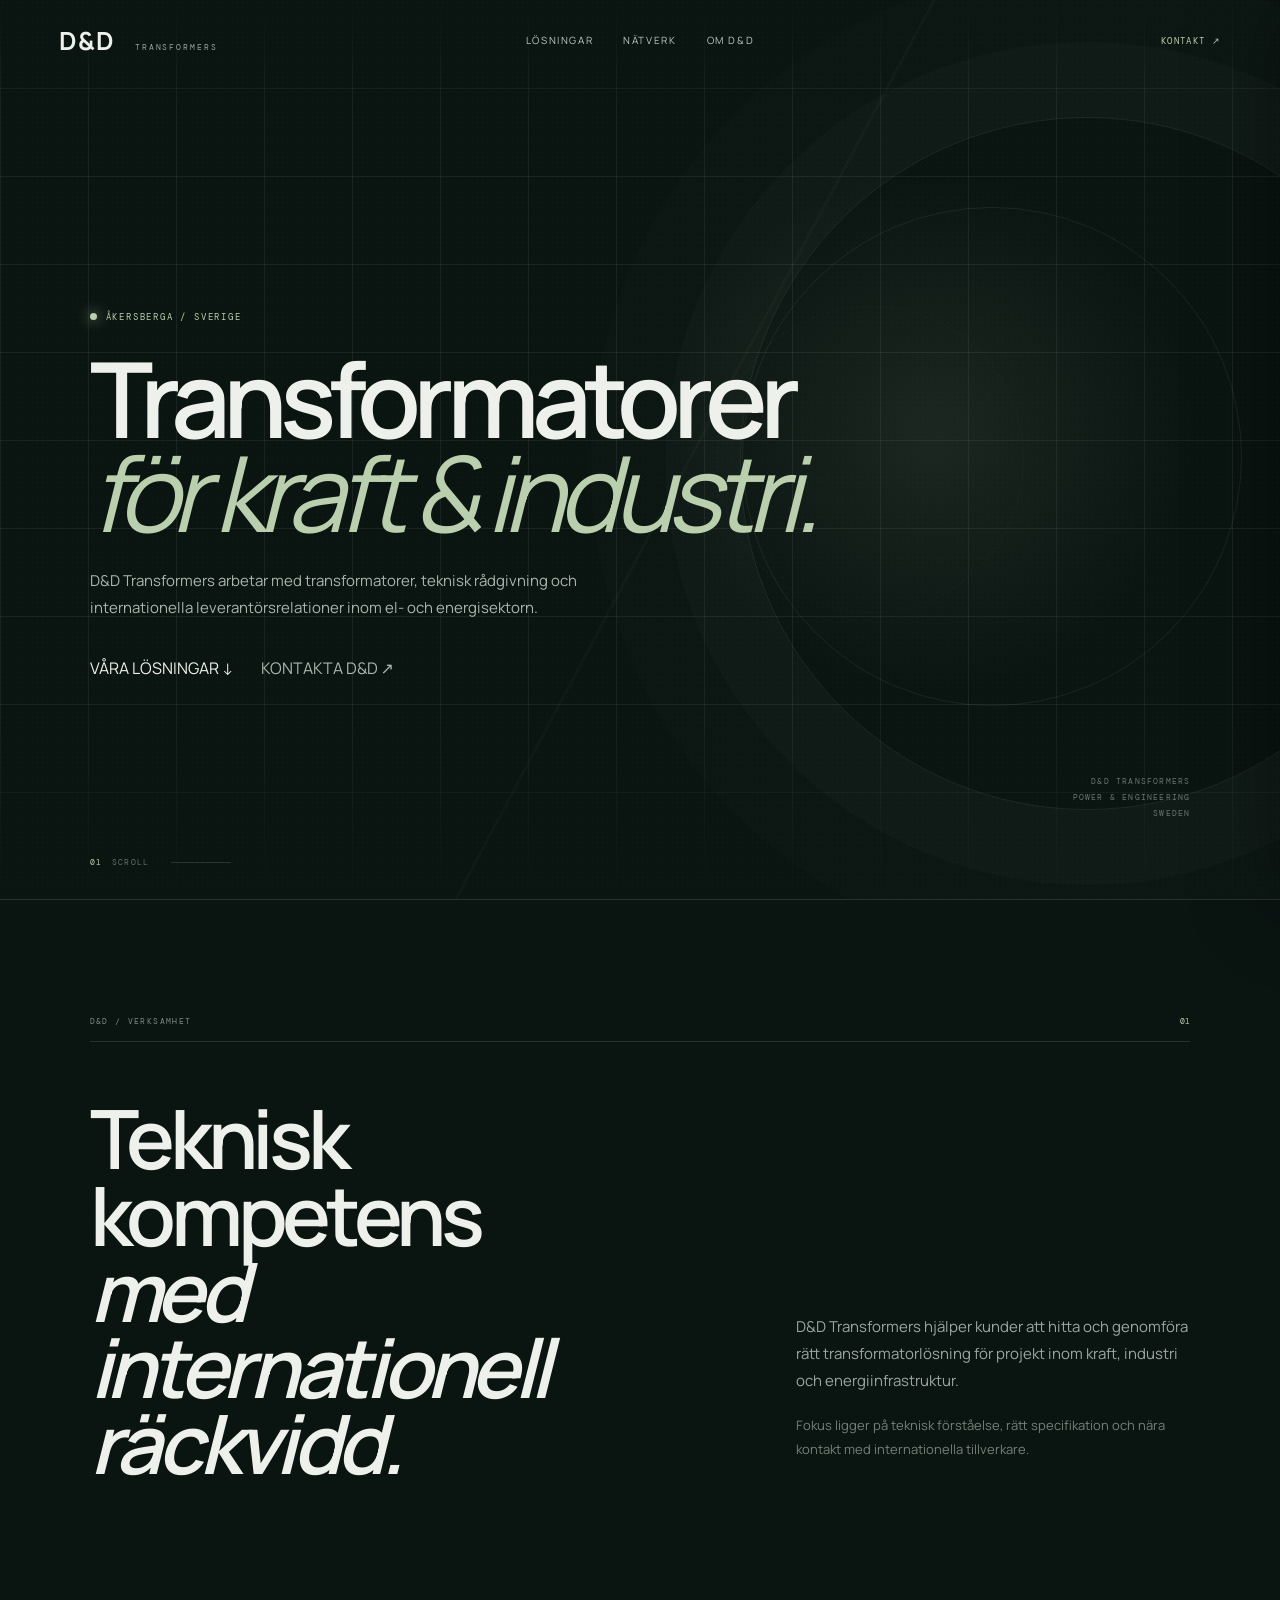
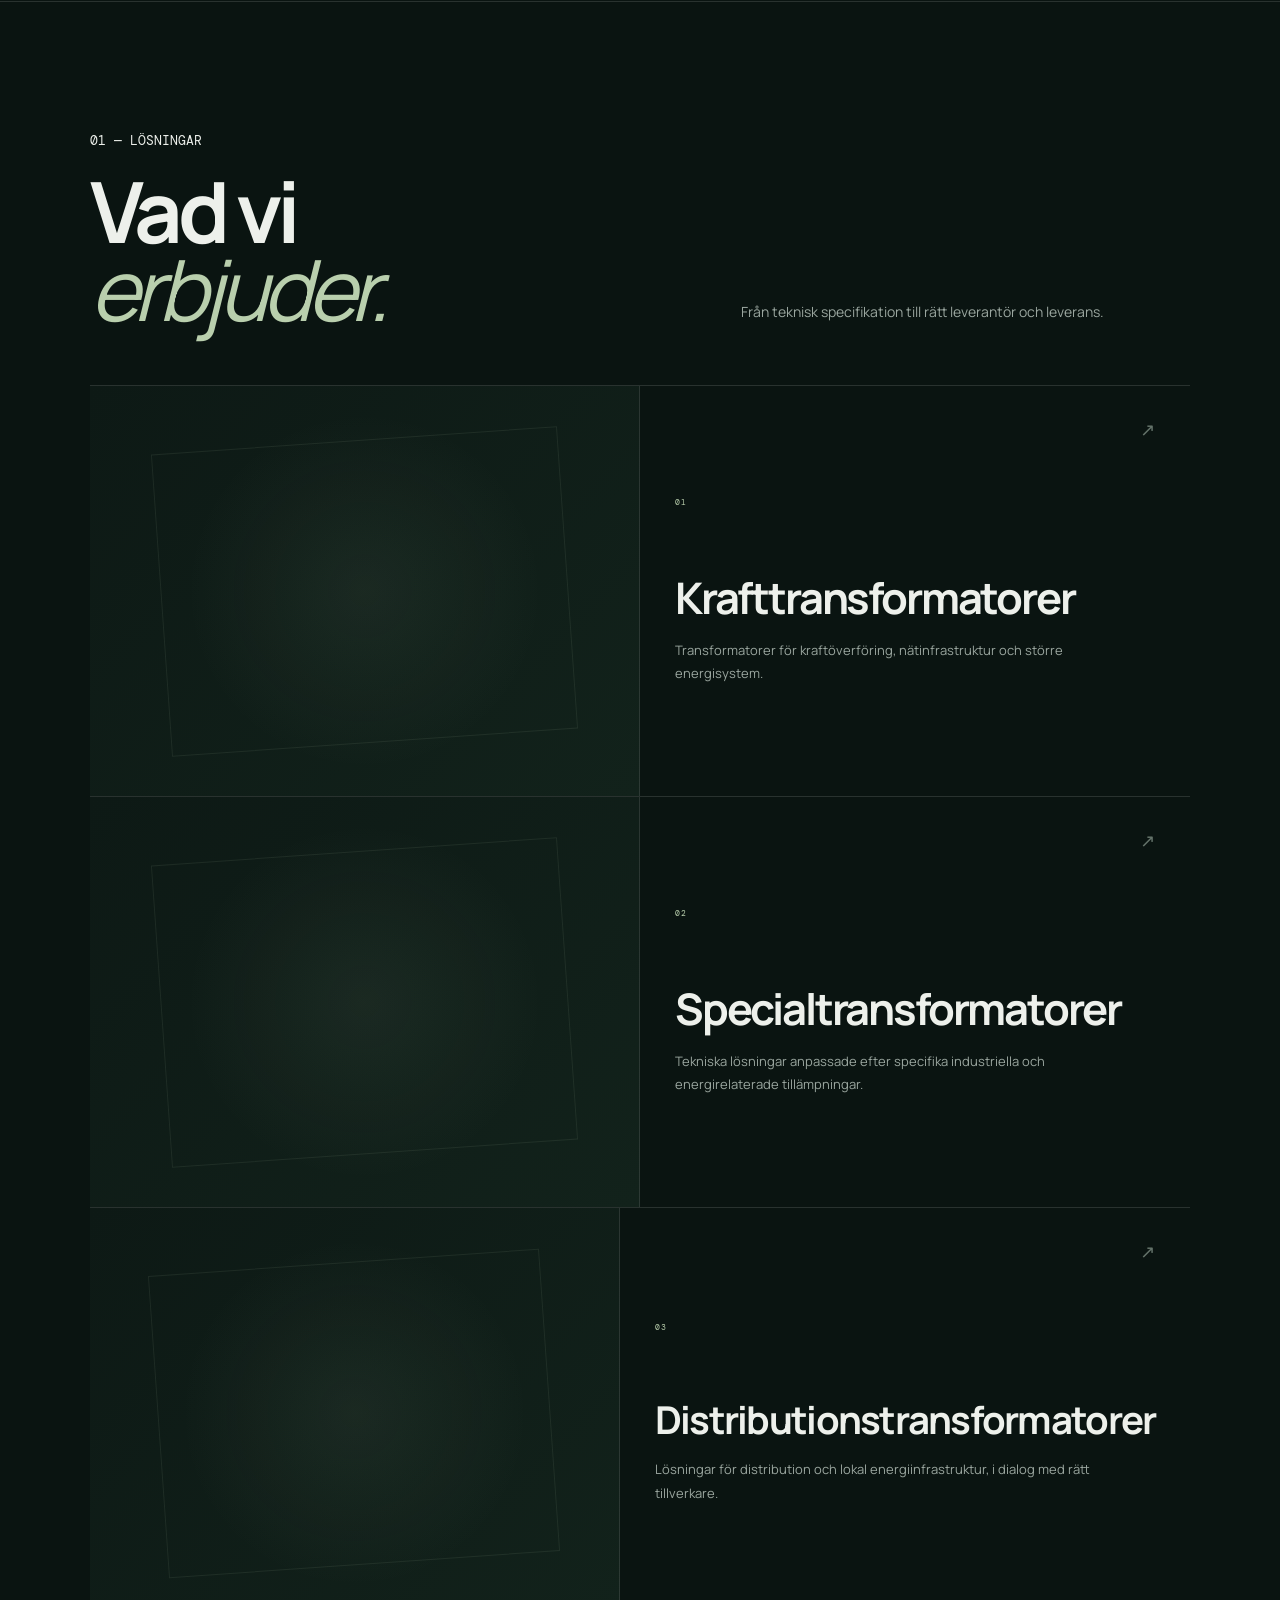
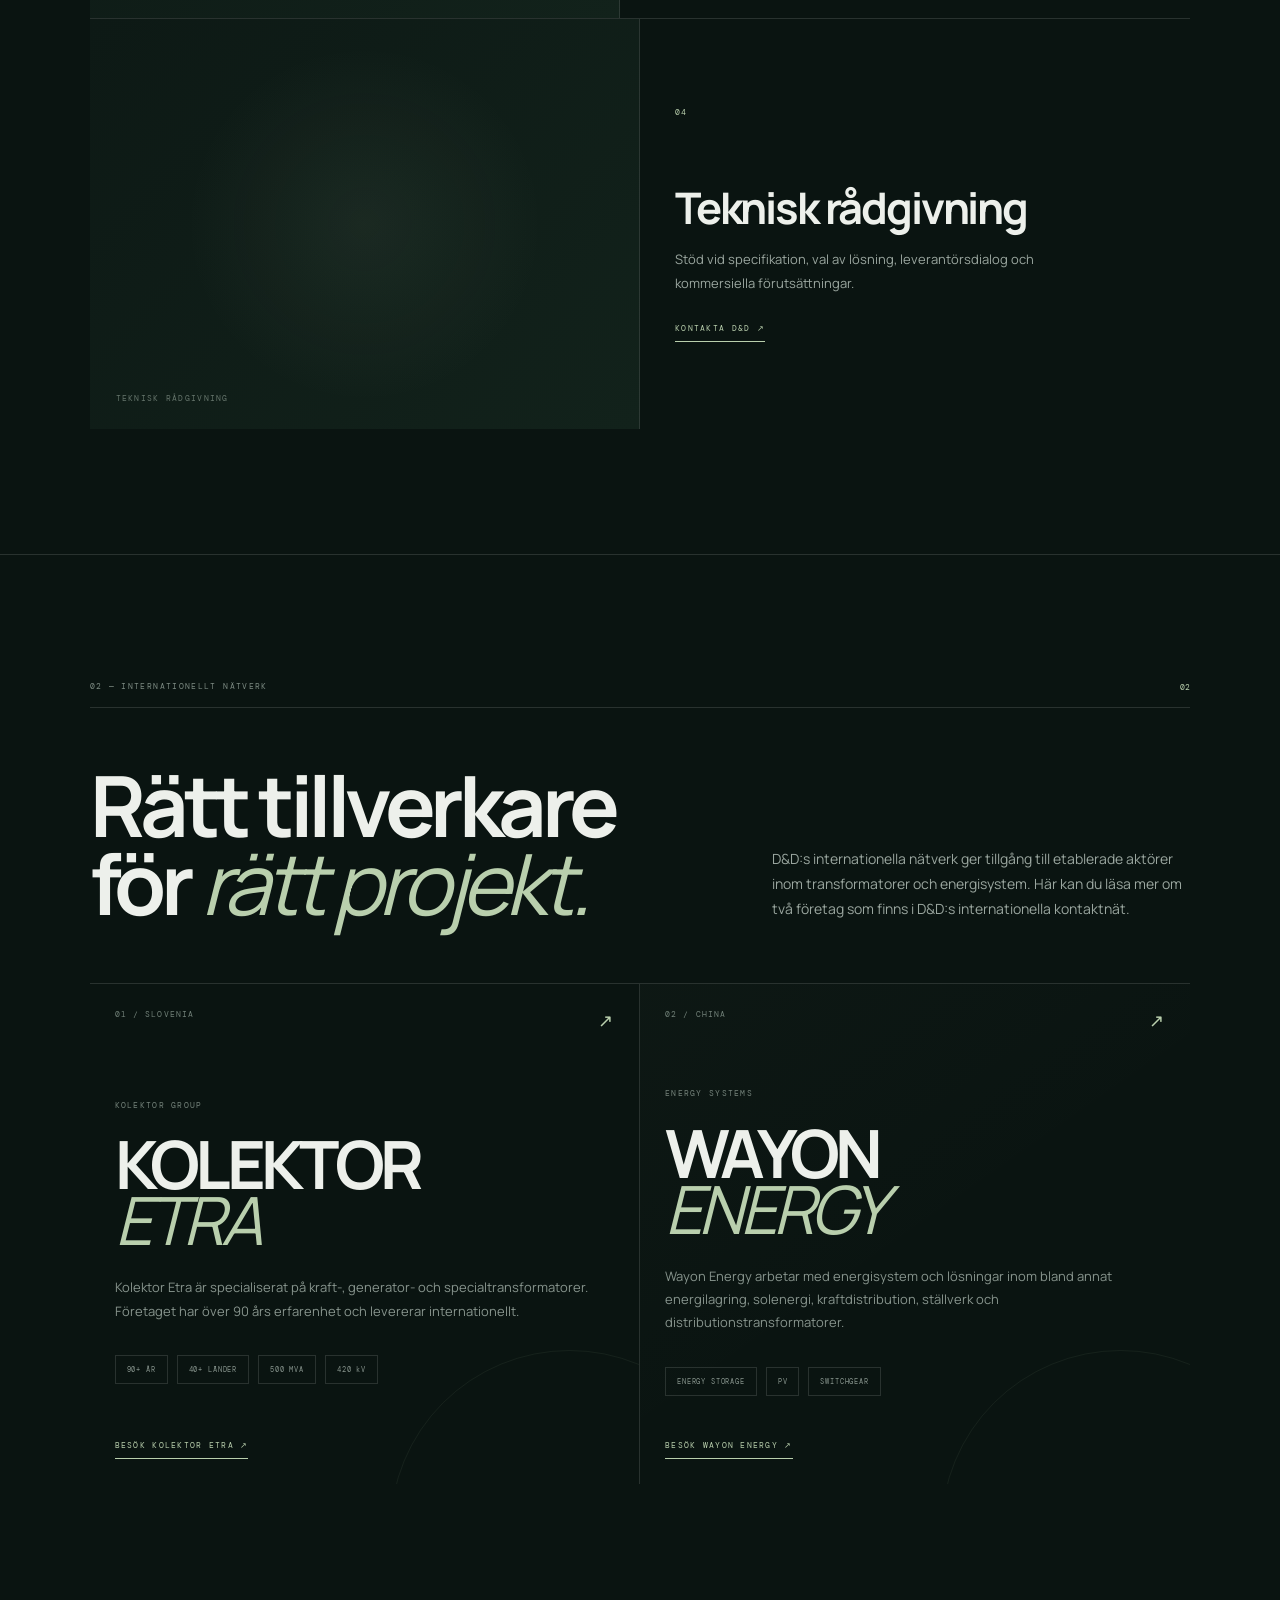
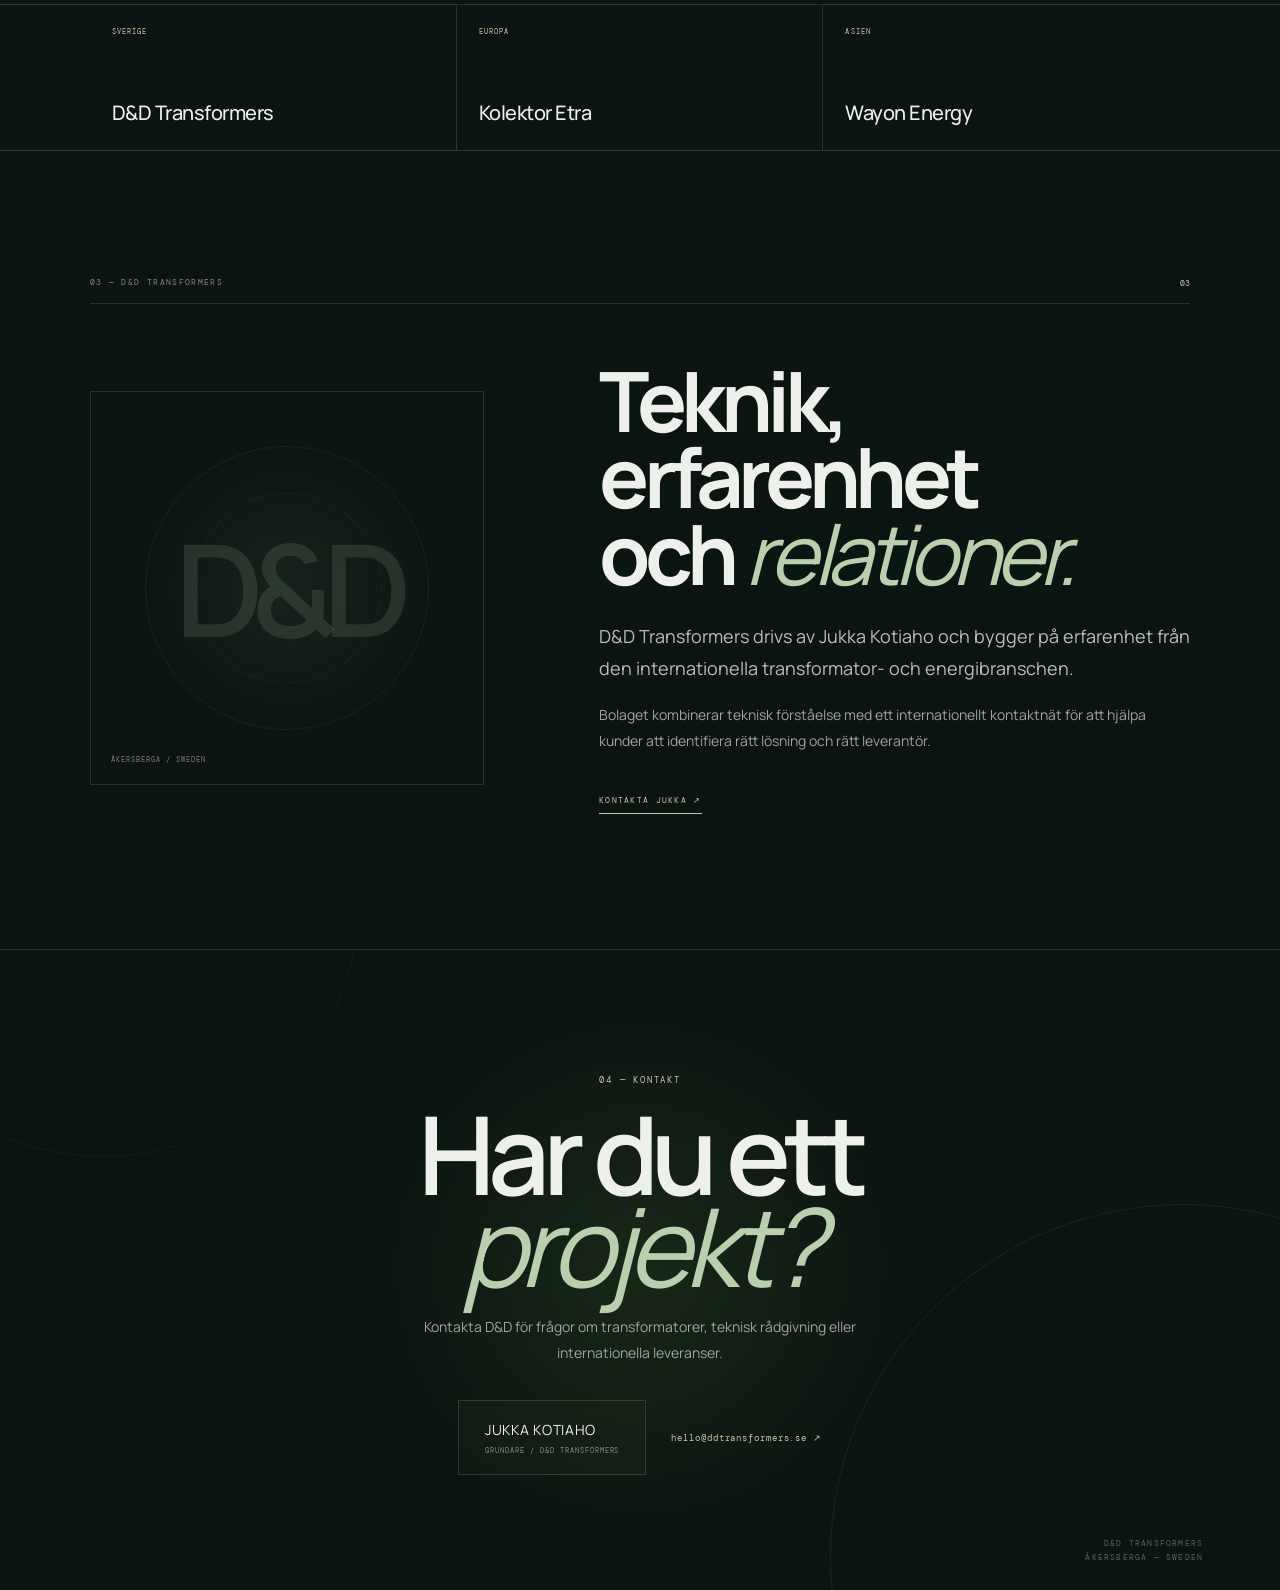
==== index.html @ 014d7a77 "Add files via upload" ====
<!doctype html><html lang="sv"><head><meta charset="utf-8"><meta name="viewport" content="width=device-width,initial-scale=1"><title>D&D Transformers — Transformatorlösningar</title><meta property="og:title" content="D&D Transformers"><meta property="og:description" content="Transformatorer och teknisk kompetens för kraftindustrin."><meta name="description" content="D&D Transformers — teknisk expertis, transformatorlösningar och internationella industrirelationer."><meta name="theme-color" content="#07100d"><meta name="color-scheme" content="dark">  <link rel="stylesheet" href="styles.css">
</head><body>
<header>
  <a href="#top" class="brand"><b>D&amp;D</b><small>TRANSFORMERS</small></a>
  <nav aria-label="Huvudnavigation">
    <a href="#solutions">Lösningar</a>
    <a href="#network">Nätverk</a>
    <a href="#about">Om D&amp;D</a>
  </nav>
  <div class="header-actions">
    
    <a class="header-contact" href="#contact">KONTAKT ↗</a>
  </div>
</header>

<main>
<section class="hero organic-hero" id="top">
  <div class="hero-grid"></div>
  <div class="hero-orbit orbit-a"></div><div class="hero-orbit orbit-b"></div>
  <div class="hero-copy copy">
    <small>ÅKERSBERGA / SVERIGE</small>
    <h1>Transformatorer<br><i>för kraft &amp; industri.</i></h1>
    <p>D&amp;D Transformers arbetar med transformatorer, teknisk rådgivning och internationella leverantörsrelationer inom el- och energisektorn.</p>
    <div class="hero-actions">
      <a href="#solutions">VÅRA LÖSNINGAR ↓</a>
      <a href="#contact" class="secondary-action">KONTAKTA D&amp;D ↗</a>
    </div>
  </div>
  <div class="hero-meta"><span>D&amp;D TRANSFORMERS</span><span>POWER &amp; ENGINEERING</span><span>SWEDEN</span></div>
  <div class="scroll"><span>01</span> SCROLL</div>
</section>

<section class="intro clean-intro" id="intro">
  <div class="section-label"><small>D&amp;D / VERKSAMHET</small><span>01</span></div>
  <div class="intro-grid">
    <h2>Teknisk kompetens<br><em>med internationell räckvidd.</em></h2>
    <div>
      <p>D&amp;D Transformers hjälper kunder att hitta och genomföra rätt transformatorlösning för projekt inom kraft, industri och energiinfrastruktur.</p>
      <p class="intro-sub">Fokus ligger på teknisk förståelse, rätt specifikation och nära kontakt med internationella tillverkare.</p>
    </div>
  </div>
</section>

<section id="solutions" class="solutions-section">
  <div class="section-heading">
    <div><small>01 — LÖSNINGAR</small><h2>Vad vi<br><i>erbjuder.</i></h2></div>
    <p>Från teknisk specifikation till rätt leverantör och leverans.</p>
  </div>
  <div class="product-list">
    <article class="product-row reveal">
      <div class="product-image"><img src="images/krafttransformator.jpg" alt="Krafttransformator" loading="lazy"><span class="image-note">LÄGG IN PRODUKTBILD</span></div>
      <div class="product-info"><div class="product-number">01</div><h3>Krafttransformatorer</h3><p>Transformatorer för kraftöverföring, nätinfrastruktur och större energisystem.</p><span class="product-arrow">↗</span></div>
    </article>
    <article class="product-row reveal">
      <div class="product-image"><img src="images/specialtransformator.jpg" alt="Specialtransformator" loading="lazy"><span class="image-note">LÄGG IN PRODUKTBILD</span></div>
      <div class="product-info"><div class="product-number">02</div><h3>Specialtransformatorer</h3><p>Tekniska lösningar anpassade efter specifika industriella och energirelaterade tillämpningar.</p><span class="product-arrow">↗</span></div>
    </article>
    <article class="product-row reveal">
      <div class="product-image"><img src="images/distributionstransformator.jpg" alt="Distributionstransformator" loading="lazy"><span class="image-note">LÄGG IN PRODUKTBILD</span></div>
      <div class="product-info"><div class="product-number">03</div><h3>Distributionstransformatorer</h3><p>Lösningar för distribution och lokal energiinfrastruktur, i dialog med rätt tillverkare.</p><span class="product-arrow">↗</span></div>
    </article>
    <article class="product-row reveal no-image-row">
      <div class="product-image product-abstract"><span>TEKNISK RÅDGIVNING</span></div>
      <div class="product-info"><div class="product-number">04</div><h3>Teknisk rådgivning</h3><p>Stöd vid specifikation, val av lösning, leverantörsdialog och kommersiella förutsättningar.</p><a href="#contact" class="inline-link">KONTAKTA D&amp;D ↗</a></div>
    </article>
  </div>
</section>

<section id="network" class="network-section">
  <div class="section-label"><small>02 — INTERNATIONELLT NÄTVERK</small><span>02</span></div>
  <div class="network-intro">
    <h2>Rätt tillverkare<br>för <i>rätt projekt.</i></h2>
    <p>D&amp;D:s internationella nätverk ger tillgång till etablerade aktörer inom transformatorer och energisystem. Här kan du läsa mer om två företag som finns i D&amp;D:s internationella kontaktnät.</p>
  </div>
  <div class="network-cards">
    <a class="network-card kolektor-card" href="https://kolektor-etra.se/" target="_blank" rel="noopener noreferrer">
      <div class="network-top"><span>01 / SLOVENIA</span><b>↗</b></div>
      <div class="network-body">
        <small>KOLEKTOR GROUP</small>
        <h3>KOLEKTOR<br><i>ETRA</i></h3>
        <p>Kolektor Etra är specialiserat på kraft-, generator- och specialtransformatorer. Företaget har över 90 års erfarenhet och levererar internationellt.</p>
        <div class="network-facts"><span>90+ ÅR</span><span>40+ LÄNDER</span><span>500 MVA</span><span>420 kV</span></div>
      </div>
      <span class="network-link">BESÖK KOLEKTOR ETRA ↗</span>
    </a>
    <a class="network-card wayon-card" href="https://swedish.wayonenergy.com/index.html" target="_blank" rel="noopener noreferrer">
      <div class="network-top"><span>02 / CHINA</span><b>↗</b></div>
      <div class="network-body">
        <small>ENERGY SYSTEMS</small>
        <h3>WAYON<br><i>ENERGY</i></h3>
        <p>Wayon Energy arbetar med energisystem och lösningar inom bland annat energilagring, solenergi, kraftdistribution, ställverk och distributionstransformatorer.</p>
        <div class="network-facts"><span>ENERGY STORAGE</span><span>PV</span><span>SWITCHGEAR</span></div>
      </div>
      <span class="network-link">BESÖK WAYON ENERGY ↗</span>
    </a>
  </div>
</section>

<section class="network-strip">
  <div><small>SVERIGE</small><strong>D&amp;D Transformers</strong></div>
  <div><small>EUROPA</small><strong>Kolektor Etra</strong></div>
  <div><small>ASIEN</small><strong>Wayon Energy</strong></div>
</section>

<section id="about" class="about-section">
  <div class="section-label"><small>03 — D&amp;D TRANSFORMERS</small><span>03</span></div>
  <div class="about-grid">
    <div class="about-mark"><span>D&amp;D</span><small>ÅKERSBERGA / SWEDEN</small></div>
    <div class="about-copy">
      <h2>Teknik, erfarenhet<br>och <i>relationer.</i></h2>
      <p class="lead">D&amp;D Transformers drivs av Jukka Kotiaho och bygger på erfarenhet från den internationella transformator- och energibranschen.</p>
      <p>Bolaget kombinerar teknisk förståelse med ett internationellt kontaktnät för att hjälpa kunder att identifiera rätt lösning och rätt leverantör.</p>
      <a href="#contact" class="inline-link">KONTAKTA JUKKA ↗</a>
    </div>
  </div>
</section>

<section class="contact contact-clean" id="contact">
  <div class="contact-inner">
    <small>04 — KONTAKT</small>
    <h2>Har du ett<br><i>projekt?</i></h2>
    <p class="contact-lead">Kontakta D&amp;D för frågor om transformatorer, teknisk rådgivning eller internationella leveranser.</p>
    <div class="contact-actions">
      <a class="contact-person" href="mailto:hello@ddtransformers.se"><span>JUKKA KOTIAHO</span><small>GRUNDARE / D&amp;D TRANSFORMERS</small></a>
      <a class="contact-email" href="mailto:hello@ddtransformers.se">hello@ddtransformers.se ↗</a>
    </div>
  </div>
  <div class="contact-corner">D&amp;D TRANSFORMERS<br>ÅKERSBERGA — SWEDEN</div>
</section>
</main>

<aside id="panel" aria-label="Meny">
  <button id="close" aria-label="Stäng meny">×</button>
  <small>D&amp;D / NAVIGATION</small>
  <h2>Utforska<br><i>D&amp;D.</i></h2>
  <a href="#solutions">01　LÖSNINGAR ↗</a>
  <a href="#network">02　NÄTVERK ↗</a>
  <a href="#about">03　D&amp;D ↗</a>
  <a href="#contact">04　KONTAKT ↗</a>
</aside>

<script>
(() => {
  const body = document.body;
  const header = document.querySelector('header');
  const panel = document.querySelector('#panel');
  const menu = document.querySelector('#menu');
  const close = document.querySelector('#close');
  const reduceMotion = window.matchMedia('(prefers-reduced-motion: reduce)').matches;

  const setPanel = (open) => {
    panel?.classList.toggle('open', open);
    body.classList.toggle('modal-open', open);
    menu?.setAttribute('aria-expanded', String(open));
  };

  menu?.addEventListener('click', () => setPanel(true));
  close?.addEventListener('click', () => setPanel(false));
  panel?.querySelectorAll('a').forEach(link => link.addEventListener('click', () => setPanel(false)));
  document.addEventListener('keydown', e => { if (e.key === 'Escape') setPanel(false); });

  document.querySelectorAll('a[href^="#"]').forEach(link => {
    link.addEventListener('click', e => {
      const target = document.querySelector(link.getAttribute('href'));
      if (!target) return;
      e.preventDefault();
      target.scrollIntoView({ behavior: reduceMotion ? 'auto' : 'smooth', block: 'start' });
      history.replaceState(null, '', link.getAttribute('href'));
    });
  });

  const revealEls = document.querySelectorAll('.reveal, .intro-grid > *, .section-heading > *, .network-intro > *, .about-grid > *, .network-strip > div');
  if (reduceMotion) revealEls.forEach(el => el.classList.add('visible'));
  else {
    revealEls.forEach((el, i) => { el.style.transitionDelay = `${Math.min(i % 4, 3) * 70}ms`; });
    const observer = new IntersectionObserver(entries => entries.forEach(entry => {
      if (entry.isIntersecting) { entry.target.classList.add('visible'); observer.unobserve(entry.target); }
    }), { threshold: 0.08, rootMargin: '0px 0px -8% 0px' });
    revealEls.forEach(el => observer.observe(el));
  }

  const sections = [...document.querySelectorAll('main section[id]')];
  const navLinks = [...document.querySelectorAll('nav a[href^="#"]')];
  const updateNav = () => {
    header?.classList.toggle('scrolled', window.scrollY > 30);
    let current = 'top';
    sections.forEach(section => { if (window.scrollY + window.innerHeight * 0.28 >= section.offsetTop) current = section.id; });
    navLinks.forEach(link => link.classList.toggle('active', link.getAttribute('href') === `#${current}`));
  };
  updateNav();
  window.addEventListener('scroll', updateNav, { passive: true });

  if (!reduceMotion) {
    const hero = document.querySelector('.organic-hero');
    hero?.addEventListener('pointermove', e => {
      const r = hero.getBoundingClientRect();
      const x = (e.clientX - r.left) / r.width - 0.5;
      const y = (e.clientY - r.top) / r.height - 0.5;
      hero.querySelector('.hero-grid')?.style.setProperty('transform', `translate(${x * 8}px, ${y * 5}px)`);
      hero.querySelector('.orbit-a')?.style.setProperty('transform', `translate(${x * -14}px, ${y * -10}px)`);
      hero.querySelector('.orbit-b')?.style.setProperty('transform', `translate(${x * 18}px, ${y * 12}px)`);
    }, { passive: true });
    hero?.addEventListener('pointerleave', () => {
      hero.querySelector('.hero-grid')?.style.setProperty('transform', 'translate(0,0)');
      hero.querySelector('.orbit-a')?.style.setProperty('transform', 'translate(0,0)');
      hero.querySelector('.orbit-b')?.style.setProperty('transform', 'translate(0,0)');
    }, { passive: true });
  }

  document.querySelectorAll('.product-image img').forEach(img => {
    img.addEventListener('error', () => img.parentElement.classList.add('missing'));
    img.addEventListener('load', () => img.parentElement.classList.add('loaded'));
  });
})();
</script>
</body></html>  <script src="script.js" defer></script>
---- styles.css ----
@import url('https://fonts.googleapis.com/css2?family=DM+Mono:wght@400;500&family=Manrope:wght@400;500;600;700&display=swap');
:root{
 --bg:#0a1411;--bg2:#10201a;--paper:#f1f2ed;--ink:#0a1411;--text:#edf0eb;
 --muted:#9aa69f;--line:rgba(225,232,226,.14);--acid:#b9cfad;--acid2:#9fb996;
 --max:1280px;--ease:cubic-bezier(.22,1,.36,1)
}
*{box-sizing:border-box}html{scroll-behavior:smooth}body{margin:0;background:var(--bg);color:var(--text);font-family:Manrope,system-ui,sans-serif;line-height:1.55;overflow-x:hidden}
body:before{content:"";position:fixed;inset:0;pointer-events:none;opacity:.16;background-image:radial-gradient(rgba(255,255,255,.16) .6px,transparent .7px);background-size:5px 5px;z-index:100}
a{color:inherit;text-decoration:none}button{font:inherit}::selection{background:var(--acid);color:var(--ink)}
.mono,small,.eyebrow{font-family:"DM Mono",monospace}
header{position:fixed;z-index:50;top:0;left:0;right:0;height:82px;padding:0 4.6vw;display:grid;grid-template-columns:1fr auto 1fr;align-items:center;column-gap:40px;border-bottom:1px solid transparent;transition:.45s var(--ease)}
header.scrolled{background:rgba(7,16,13,.84);backdrop-filter:blur(18px);border-color:var(--line)}
header>a.brand{display:flex;align-items:baseline;gap:20px;letter-spacing:.06em;white-space:nowrap;min-width:0;justify-self:start}
header b{font-size:25px;line-height:1;flex:0 0 auto}
header small{font-size:8px;color:var(--muted);letter-spacing:.24em;line-height:1;white-space:nowrap}
header nav{justify-self:center}
nav{display:flex;gap:30px;font-size:10px;text-transform:uppercase;letter-spacing:.16em;white-space:nowrap}
nav a{color:#bdc9c2;transition:.25s}
nav a:hover{color:var(--acid)}
.header-actions{justify-self:end;display:flex;align-items:center;gap:10px;min-width:0}
#menu{border:1px solid var(--line);background:rgba(10,20,17,.22);color:var(--text);padding:11px 15px;font-size:9px;letter-spacing:.16em;text-transform:uppercase;cursor:pointer;transition:.25s;white-space:nowrap}
#menu:hover{background:var(--acid);border-color:var(--acid);color:var(--ink)}
.header-contact{font-size:10px;letter-spacing:.05em;white-space:nowrap;color:var(--text);padding:8px 0;transition:.25s}
.header-contact:hover{color:var(--acid)}
.hero{min-height:100svh;position:relative;overflow:hidden;display:flex;align-items:flex-end;padding:150px 7vw 9vh;border-bottom:1px solid var(--line)}
.hero:before{content:"";position:absolute;width:65vw;height:65vw;right:-15vw;top:5vh;border:1px solid rgba(202,255,88,.13);border-radius:50%;box-shadow:0 0 0 80px rgba(202,255,88,.018),0 0 0 160px rgba(202,255,88,.012)}
.hero:after{content:"";position:absolute;inset:0;background:linear-gradient(110deg,transparent 0 45%,rgba(202,255,88,.045) 45.1%,transparent 45.3%),radial-gradient(circle at 72% 47%,rgba(202,255,88,.11),transparent 23%);pointer-events:none}
.hero-grid{position:absolute;inset:0;background-image:linear-gradient(var(--line) 1px,transparent 1px),linear-gradient(90deg,var(--line) 1px,transparent 1px);background-size:88px 88px;mask-image:linear-gradient(to bottom,transparent,black 12%,black 78%,transparent)}
.copy{position:relative;z-index:2;max-width:920px}.copy small,.intro small,.head small,.machine-copy small,.kolektor small,.network small,.about small,.contact small{font-size:9px;letter-spacing:.2em;color:var(--acid)}
.copy small:before{content:"";display:inline-block;width:7px;height:7px;border-radius:50%;background:var(--acid);margin-right:9px;box-shadow:0 0 14px var(--acid)}
h1{font-size:clamp(76px,12.3vw,178px);line-height:.79;letter-spacing:-.085em;margin:28px 0 37px;font-weight:600}h1 i,h2 i{font-weight:400;color:var(--acid)}h1 i,h2 em{font-style:italic}
.copy p{max-width:510px;color:#a9b6af;font-size:16px;line-height:1.7;margin:0 0 35px}.copy>a,.contact>a,.kp a{display:inline-flex;align-items:center;gap:12px;font-size:9px;letter-spacing:.19em;text-transform:uppercase;border-bottom:1px solid var(--acid);padding-bottom:9px;transition:.25s}.copy>a:hover,.contact>a:hover{color:var(--acid)}
.coord{position:absolute;right:6vw;bottom:8vh;z-index:2;font:9px/1.9 "DM Mono",monospace;color:#718078;text-align:right}
.scroll{position:absolute;left:7vw;bottom:28px;font:8px "DM Mono",monospace;color:#63726a;letter-spacing:.15em}.scroll:after{content:"";display:inline-block;width:60px;height:1px;background:var(--line);vertical-align:middle;margin-left:12px}
section{padding:125px 7vw;position:relative;scroll-margin-top:76px}.intro{max-width:960px}.intro h2,.head h2,.machine h2,.kolektor h2,.network h2,.about h2,.contact h2{font-size:clamp(48px,6.8vw,92px);line-height:.93;letter-spacing:-.065em;font-weight:600;margin:22px 0 30px}.intro p,.machine-copy p,.kolektor p,.network p,.about p{color:var(--muted);max-width:620px;font-size:15px;line-height:1.8}
#solutions{border-top:1px solid var(--line);border-bottom:1px solid var(--line)}.head{display:flex;justify-content:space-between;gap:30px;align-items:end;margin-bottom:58px}.cards{display:grid;grid-template-columns:repeat(4,1fr);border-top:1px solid var(--line)}
.cards article{min-height:340px;padding:23px;border-right:1px solid var(--line);transition:.5s var(--ease);position:relative}.cards article:last-child{border-right:0}.cards article:hover{background:linear-gradient(145deg,rgba(202,255,88,.07),transparent);transform:translateY(-7px)}.cards article:after{content:"↗";position:absolute;right:22px;top:22px;color:#58665f;font-size:14px;transition:.25s}.cards article:hover:after{color:var(--acid);transform:translate(3px,-3px)}.cards article small{color:var(--acid);font-size:9px}.cards h3{font-size:29px;line-height:1.02;margin:83px 0 0;letter-spacing:-.04em}.cards p{font-size:12px;color:#7f8e86;position:absolute;bottom:24px;max-width:205px}
.machine{display:grid;grid-template-columns:1.15fr .85fr;gap:8vw;align-items:center}.machine-art{min-height:630px;border:1px solid var(--line);position:relative;overflow:hidden;background:radial-gradient(circle at center,rgba(202,255,88,.075),transparent 34%)}
.machine-art:before,.machine-art:after{content:"";position:absolute;background:var(--line)}.machine-art:before{width:1px;height:100%;left:50%}.machine-art:after{height:1px;width:100%;top:50%}.machine-art>small{position:absolute;top:22px;left:24px;color:#6f7d76;font-size:8px;letter-spacing:.15em}.machine-art>b{position:absolute;right:24px;bottom:20px;color:var(--acid);font:8px "DM Mono",monospace;letter-spacing:.14em}
.transformer{position:absolute;width:210px;height:270px;left:50%;top:50%;transform:translate(-50%,-50%);border:3px solid #dbe3de;box-shadow:0 0 55px rgba(202,255,88,.1);background:linear-gradient(90deg,transparent 18%,rgba(255,255,255,.07) 18.5%,transparent 19%,transparent 81%,rgba(255,255,255,.07) 81.5%,transparent 82%)}.transformer:before{content:"";position:absolute;left:35px;right:35px;top:35px;height:3px;background:#dbe3de;box-shadow:0 65px #dbe3de,0 130px #dbe3de,0 195px #dbe3de}.transformer span{position:absolute;top:-75px;left:40px;width:125px;height:65px;border:3px solid #dbe3de;border-bottom:0}.transformer i{position:absolute;top:-125px;width:3px;height:125px;background:#dbe3de}.transformer i:nth-of-type(1){left:47px}.transformer i:nth-of-type(2){left:103px}.transformer i:nth-of-type(3){left:159px}50%{top:95%}100%{top:5%}}.machine-copy hr{border:0;border-top:1px solid var(--line);margin:48px 0}.machine-copy>small:last-child{color:#74827a;line-height:2.3}
.kolektor{background:var(--paper);color:var(--ink);display:grid;grid-template-columns:1fr 1fr;gap:8vw}.kolektor small{color:#466052}.kolektor p{color:#53645b}.factory{min-height:560px;border:1px solid rgba(8,16,13,.18);position:relative;overflow:hidden;background:linear-gradient(135deg,#17251e,#65746c 48%,#24352d)}.factory:before{content:"";position:absolute;inset:14%;border:1px solid rgba(255,255,255,.35);transform:skewY(-12deg);box-shadow:42px 42px 0 rgba(7,16,13,.15)}.factory:after{content:"KOLEKTOR ETRA";position:absolute;right:20px;top:20px;font:8px "DM Mono",monospace;letter-spacing:.15em}.stat{position:absolute;right:22px;bottom:20px;font-size:72px;line-height:.72;letter-spacing:-.06em}.stat small{font-size:8px;letter-spacing:.15em}
.network{display:grid;grid-template-columns:.7fr 1.3fr;gap:8vw;border-bottom:1px solid var(--line)}.world{min-height:520px;border:1px solid var(--line);position:relative;background:radial-gradient(circle at 50% 50%,rgba(202,255,88,.055),transparent 55%)}.world span{position:absolute;font:8px "DM Mono",monospace;color:var(--acid);z-index:2}.world span:nth-child(1){left:19%;top:27%}.world span:nth-child(2){left:44%;top:45%}.world span:nth-child(3){right:13%;bottom:31%}.world svg{position:absolute;inset:8%;width:84%;height:84%}.world path{fill:none;stroke:rgba(202,255,88,.65);stroke-width:1.2;stroke-dasharray:5 7;animation:dash 12s linear infinite}@keyframes dash{to{stroke-dashoffset:-100}}
.archive{background:#09120f}.archive-grid{display:grid;grid-template-columns:repeat(3,1fr);gap:50px 22px}.archive-grid article{border-top:1px solid var(--line);padding-top:15px}.img{height:285px;margin-bottom:20px;border:1px solid var(--line);display:grid;place-items:center;color:#65746c;font:8px "DM Mono",monospace;letter-spacing:.12em;background:linear-gradient(135deg,#111d18,#17251f);transition:.5s}.archive-grid article:hover .img{transform:scale(.985);border-color:rgba(202,255,88,.35)}.archive-grid article:nth-child(even) .img{background:linear-gradient(45deg,#0d1814,#24352d)}.archive-grid h3{font-size:22px;margin:10px 0;letter-spacing:-.025em}.archive-grid p{color:var(--muted);font-size:12px}.archive-grid small{font-size:8px;color:var(--acid)}
.about{display:grid;grid-template-columns:.8fr 1.2fr;gap:8vw}.jukka{min-height:620px;border:1px solid var(--line);position:relative;background:linear-gradient(145deg,#101b17,#2c3d34)}.jukka:before{content:"";position:absolute;inset:13%;border:1px solid rgba(202,255,88,.32);background:radial-gradient(circle at 50% 35%,rgba(202,255,88,.13),transparent 30%)}.jukka span{position:absolute;left:20px;top:20px;font:8px "DM Mono",monospace;color:#78857e}.jukka small{position:absolute;bottom:20px;left:20px}.about .muted{opacity:.48}
.contact{min-height:78vh;display:grid;place-items:center;text-align:center;border-top:1px solid var(--line);background:radial-gradient(circle at center,rgba(202,255,88,.08),transparent 38%)}.contact h2{font-size:clamp(68px,10.5vw,150px);margin-bottom:40px}
aside{position:fixed;z-index:80;inset:0 0 0 auto;width:min(500px,100%);background:#09120f;border-left:1px solid var(--line);padding:35px;transform:translateX(105%);transition:.55s var(--ease);box-shadow:-30px 0 80px rgba(0,0,0,.35)}aside.open{transform:none}aside button{position:absolute;right:25px;top:25px;background:none;border:0;color:var(--text);font-size:30px;cursor:pointer}aside h2{font-size:66px;line-height:.88;letter-spacing:-.07em;margin:90px 0 55px}aside a{display:block;border-top:1px solid var(--line);padding:19px 0;font-size:10px;letter-spacing:.15em;transition:.2s}aside a:hover{color:var(--acid);padding-left:7px}.kpimg{display:none}
.reveal{opacity:0;transform:translateY(25px);transition:opacity .8s var(--ease),transform .8s var(--ease)}.reveal.visible{opacity:1;transform:none}
@media(max-width:1100px){header{column-gap:22px}nav{gap:20px}.header-contact{display:inline-block}}
@media(max-width:850px){header{height:68px;padding:0 5vw;grid-template-columns:1fr auto}header nav{display:none}.header-actions{gap:8px}.header-contact{font-size:9px}.brand{gap:12px!important}header b{font-size:22px}header small{font-size:7px}.hero{padding:125px 6vw 80px}.coord{display:none}.scroll{left:6vw}section{padding:90px 6vw}.cards{grid-template-columns:1fr 1fr}.cards article{border-bottom:1px solid var(--line)}.machine,.kolektor,.network,.about{grid-template-columns:1fr}.machine-art{min-height:450px}.factory,.jukka{min-height:430px}.archive-grid{grid-template-columns:1fr 1fr}.head{align-items:start;flex-direction:column}.head h2{font-size:56px}}
@media(max-width:560px){header>a.brand{gap:8px}header b{font-size:22px}header small{font-size:7px}.cards,.archive-grid{grid-template-columns:1fr}.cards article{border-right:0}.hero h1{font-size:65px}.intro h2,.head h2,.machine h2,.kolektor h2,.network h2,.about h2{font-size:49px}.archive-grid .img{height:230px}.machine-art{min-height:380px}.transformer{transform:translate(-50%,-50%) scale(.78)}}

.partners{border-top:1px solid var(--line);border-bottom:1px solid var(--line);background:#0a130f}
.partners-intro{max-width:860px;margin-bottom:58px}.partners-intro h2{font-size:clamp(48px,6.8vw,92px);line-height:.93;letter-spacing:-.065em;font-weight:600;margin:22px 0 28px}.partners-intro p{color:var(--muted);max-width:650px;font-size:15px;line-height:1.8}
.partner-grid{display:grid;grid-template-columns:repeat(2,1fr);border-top:1px solid var(--line)}
.partner-card{min-height:430px;padding:25px;border-right:1px solid var(--line);position:relative;overflow:hidden;transition:.5s var(--ease);display:flex;flex-direction:column;justify-content:space-between;background:linear-gradient(145deg,rgba(202,255,88,.03),transparent 45%)}
.partner-card:last-child{border-right:0}.partner-card:before{content:"";position:absolute;inset:auto -20% -50% -20%;height:65%;background:radial-gradient(circle,rgba(202,255,88,.09),transparent 62%);opacity:0;transition:.5s}
.partner-card:hover{transform:translateY(-6px);background:linear-gradient(145deg,rgba(202,255,88,.07),transparent 55%)}.partner-card:hover:before{opacity:1}
.partner-top{display:flex;justify-content:space-between;font:8px "DM Mono",monospace;color:#6f7e75;letter-spacing:.14em}.partner-top b{font-size:18px;color:var(--acid);font-weight:400}
.partner-name{font-size:clamp(38px,4vw,62px);line-height:.85;letter-spacing:-.065em;font-weight:600;position:relative}.partner-name i{color:var(--acid);font-style:italic;font-weight:400}
.partner-card p{max-width:430px;color:#89978f;font-size:12px;line-height:1.75;position:relative}.partner-link{font:9px "DM Mono",monospace;letter-spacing:.16em;color:var(--acid);position:relative}
@media(max-width:850px){.partner-grid{grid-template-columns:1fr}.partner-card{border-right:0;border-bottom:1px solid var(--line)}}


/* FINAL POLISH */
body{cursor:default}
.intro{padding-bottom:95px}.intro-notes{display:flex;gap:42px;margin-top:48px;padding-top:18px;border-top:1px solid var(--line);font:8px "DM Mono",monospace;color:#7c8a82;letter-spacing:.16em}.intro-notes span{position:relative}.intro-notes span:before{content:"";display:inline-block;width:5px;height:5px;background:var(--acid);margin-right:9px;vertical-align:1px}
.hero .copy p{font-weight:400}.hero{isolation:isolate}
.hero::marker{display:none}
.head h2,.partners-intro h2,.intro h2,.about h2,.contact h2{max-width:900px}
.partners{padding-top:110px}.partner-grid{max-width:1180px}
.partner-card{min-height:390px}.partner-card p{max-width:440px}
.archive{padding-top:105px;padding-bottom:105px}.archive-head{display:grid;grid-template-columns:1.2fr .8fr;gap:9vw;align-items:end}.archive-head h2{font-size:clamp(48px,6.8vw,92px);line-height:.93;letter-spacing:-.065em;font-weight:600;margin:22px 0 0}.archive-head p{color:var(--muted);font-size:14px;line-height:1.8;max-width:460px}.reference-row{display:grid;grid-template-columns:repeat(3,1fr);margin-top:60px;border-top:1px solid var(--line);border-bottom:1px solid var(--line)}.reference-row>div{min-height:150px;padding:22px;border-right:1px solid var(--line);display:flex;flex-direction:column;justify-content:space-between}.reference-row>div:last-child{border-right:0}.reference-row span{font-size:20px;letter-spacing:-.03em}.reference-row small{font-size:8px;color:var(--acid);letter-spacing:.15em}
.about{padding-top:135px}.about-copy .lead{font-size:19px;line-height:1.7;color:#b6c1bb;max-width:690px}.credentials{margin-top:55px;border-top:1px solid var(--line)}.credentials>div{display:grid;grid-template-columns:45px 1fr;gap:22px;padding:16px 0;border-bottom:1px solid var(--line);font:8px "DM Mono",monospace;letter-spacing:.15em}.credentials strong{color:var(--acid);font-weight:400}.credentials span{color:#7b8a82}.portrait-mark{position:absolute;inset:14%;display:grid;place-items:center;font-size:clamp(100px,13vw,180px);font-weight:600;letter-spacing:-.1em;color:rgba(202,255,88,.15);border:1px solid rgba(202,255,88,.24)}
.site-footer{min-height:110px;border-top:1px solid var(--line);padding:28px 7vw;display:grid;grid-template-columns:1fr 1fr 1fr;align-items:end;gap:30px;background:#060d0a}.footer-brand{display:flex;align-items:baseline;gap:8px}.footer-brand b{font-size:23px}.footer-brand span,.footer-mid,.footer-right span{font:7px "DM Mono",monospace;color:#66746d;letter-spacing:.15em}.footer-mid{align-self:center}.footer-right{display:flex;flex-direction:column;align-items:flex-end;gap:10px}.footer-right a{font:9px "DM Mono",monospace;color:var(--acid);letter-spacing:.08em}
#panel{background:rgba(9,18,15,.97)}
@media(max-width:850px){.archive-head{grid-template-columns:1fr}.reference-row{grid-template-columns:1fr}.reference-row>div{border-right:0;border-bottom:1px solid var(--line);min-height:105px}.reference-row>div:last-child{border-bottom:0}.site-footer{grid-template-columns:1fr}.footer-mid{display:none}.footer-right{align-items:flex-start}.intro-notes{gap:18px;flex-wrap:wrap}}
@media(max-width:560px){.intro-notes{font-size:7px}.about-copy .lead{font-size:17px}.portrait-mark{inset:16%;font-size:110px}.site-footer{padding:25px 6vw}}

nav a.active{color:var(--acid)}

/* COMPANY-FIRST FINAL TWEAK */
.about{grid-template-columns:.72fr 1.28fr;align-items:center}
.about-copy{max-width:700px}
.about-copy .lead{max-width:700px}
.about-cta{display:inline-flex;margin-top:35px;font:9px "DM Mono",monospace;letter-spacing:.17em;color:var(--acid);border-bottom:1px solid var(--acid);padding-bottom:9px}
.contact{min-height:72vh;padding-top:115px;padding-bottom:115px}
.contact h2{margin-top:18px;margin-bottom:22px}
.contact-lead{max-width:470px;color:var(--muted);font-size:14px;line-height:1.8;margin:0 auto 35px}
.contact-person{display:inline-flex;flex-direction:column;align-items:center;gap:5px;border:1px solid var(--line);padding:18px 26px;transition:.3s;background:rgba(202,255,88,.02)}
.contact-person:hover{border-color:rgba(202,255,88,.5);background:rgba(202,255,88,.05);transform:translateY(-3px)}
.contact-person span{font-size:14px;letter-spacing:.05em}
.contact-person small{font-size:7px;color:#7f8d85;letter-spacing:.14em}
.contact-email{display:block;margin-top:25px;font:9px "DM Mono",monospace;color:var(--acid);letter-spacing:.1em}
.site-footer .footer-mid{font-size:7px}
@media(max-width:850px){.about{grid-template-columns:1fr}.about-copy{max-width:none}.contact{min-height:65vh}}


/* Compact company / person balance */
.about-compact{grid-template-columns:1fr .7fr;min-height:620px;align-items:center}
.about-compact .about-copy{max-width:760px}
.about-compact .about-copy .lead{font-size:19px;line-height:1.7;color:#b7c2bc;max-width:700px}
.about-side{align-self:stretch;border-left:1px solid var(--line);display:flex;flex-direction:column;justify-content:space-between;padding:5px 0 5px 42px}
.about-side span{font:8px "DM Mono",monospace;color:#6e7c74;letter-spacing:.15em}
.about-side strong{font:clamp(24px,3vw,42px);line-height:1.02;letter-spacing:-.04em;font-weight:500;color:#c0cbc4}
.about-side strong:before{content:"";display:block;width:38px;height:1px;background:var(--acid);margin-bottom:22px}
.contact{min-height:76vh;position:relative;overflow:hidden}
.contact-inner{position:relative;z-index:2;text-align:center}
.contact-corner{position:absolute;right:6vw;bottom:32px;color:#56645d;font:8px/1.8 "DM Mono",monospace;letter-spacing:.15em;text-align:right}
.contact:before{content:"";position:absolute;width:55vw;height:55vw;border:1px solid rgba(202,255,88,.08);border-radius:50%;right:-20vw;bottom:-25vw}
.contact:after{content:"";position:absolute;left:-12vw;top:-24vw;width:40vw;height:40vw;border:1px solid rgba(202,255,88,.045);border-radius:50%}
@media(max-width:850px){
 .about-compact{grid-template-columns:1fr;min-height:0;gap:60px}
 .about-side{border-left:0;border-top:1px solid var(--line);padding:25px 0 0;gap:50px}
 .contact-corner{left:6vw;right:auto;text-align:left}
}


/* V3 — INDUSTRIAL GREEN / NO IMAGE PLACEHOLDERS */
.factory{background:
  radial-gradient(circle at 28% 30%,rgba(185,207,173,.16),transparent 26%),
  linear-gradient(135deg,#12241d,#274238 52%,#0d1a15);
}
.factory-grid{position:absolute;inset:10%;background:
  linear-gradient(rgba(230,238,232,.08) 1px,transparent 1px),
  linear-gradient(90deg,rgba(230,238,232,.08) 1px,transparent 1px);
  background-size:42px 42px;
  transform:perspective(700px) rotateX(58deg) rotateZ(-7deg) scale(1.25);
  transform-origin:center;
  opacity:.75;
}
.factory-label{position:absolute;left:24px;top:22px;font:8px "DM Mono",monospace;letter-spacing:.15em;color:#dce5dd}
.kp-spec{display:grid;grid-template-columns:1fr 1fr;border-top:1px solid var(--line);border-bottom:1px solid var(--line);margin:25px 0}
.kp-spec span{padding:17px 0;border-bottom:1px solid var(--line);font:9px "DM Mono",monospace;letter-spacing:.12em;color:#78877e}
.kp-spec span:nth-child(odd){border-right:1px solid var(--line);padding-right:18px}
.kp-spec span:nth-child(even){padding-left:18px}
.kp-spec span:nth-last-child(-n+2){border-bottom:0}
#kp{background:#10201a}
#kp .kp-spec{border-color:rgba(225,232,226,.14)}
#kp .kp-spec span{color:#b9cfad}
.partner-card:nth-child(2){background:linear-gradient(145deg,rgba(185,207,173,.045),transparent 48%)}
.partner-card:nth-child(2):hover{background:linear-gradient(145deg,rgba(185,207,173,.09),transparent 58%)}

/* V4 — PROFESSIONAL ENGINEERING DIRECTION */
.machine-art{
  background:
    linear-gradient(rgba(225,232,226,.045) 1px,transparent 1px),
    linear-gradient(90deg,rgba(225,232,226,.045) 1px,transparent 1px),
    radial-gradient(circle at center,rgba(185,207,173,.07),transparent 48%);
  background-size:88px 88px,88px 88px,auto;
}
.machine-art:before{background:rgba(225,232,226,.12)}
.machine-art:after{background:rgba(225,232,226,.12)}
.machine-art>small{color:#78877f}
.transformer{
  box-shadow:0 18px 70px rgba(0,0,0,.22);
}
.machine-copy hr{margin:42px 0}

body.modal-open{overflow:hidden}
.hero-grid{transition:transform .8s cubic-bezier(.22,1,.36,1)}
@media(max-width:850px){
  .hero{padding-top:120px}
  .copy p{font-size:14px;max-width:430px}
  .coord{display:none}
  .scroll{bottom:22px}
}
@media(prefers-reduced-motion:reduce){html{scroll-behavior:auto}.hero-grid{transition:none}.world path{animation:none}.reveal{transition:none}}

/* V6 — editorial cleanup, organic hero, readable navigation */
body{scroll-behavior:auto}
html{scroll-padding-top:88px}
body.modal-open{overflow:hidden}
.hero{align-items:center;padding-top:120px;padding-bottom:90px}
.organic-hero{min-height:100svh}
.hero-grid{opacity:.52;transition:transform 1s var(--ease)}
.hero:before{width:54vw;height:54vw;right:-12vw;top:13vh;border-color:rgba(185,207,173,.11);box-shadow:0 0 0 75px rgba(185,207,173,.018),0 0 0 150px rgba(185,207,173,.01)}
.hero:after{background:radial-gradient(circle at 73% 48%,rgba(185,207,173,.10),transparent 25%),linear-gradient(118deg,transparent 0 53%,rgba(185,207,173,.035) 53.1%,transparent 53.3%)}
.hero-copy{max-width:760px;padding-top:6vh}
.hero-copy h1{font-size:clamp(58px,8.2vw,122px);line-height:.9;letter-spacing:-.075em;margin:24px 0 28px}
.hero-copy p{max-width:570px;font-size:15px;line-height:1.8;color:#aab5ae}
.hero-actions{display:flex;gap:28px;align-items:center;flex-wrap:wrap;margin-top:10px}
.hero-actions a{margin:0!important}.hero-actions .secondary-action{border-bottom-color:rgba(237,240,235,.3);color:#aab5ae}
.hero-actions .secondary-action:hover{border-bottom-color:var(--acid);color:var(--acid)}
.hero-orbit{position:absolute;border:1px solid rgba(185,207,173,.09);border-radius:50%;pointer-events:none;transition:transform 1.2s var(--ease)}
.orbit-a{width:39vw;height:39vw;right:3vw;top:23vh}.orbit-b{width:24vw;height:24vw;right:20vw;top:34vh;border-style:dashed;opacity:.5}
.hero-meta{position:absolute;right:7vw;bottom:9vh;display:flex;flex-direction:column;gap:6px;text-align:right;font:8px "DM Mono",monospace;letter-spacing:.15em;color:#69766f;z-index:2}
.scroll{bottom:32px;display:flex;align-items:center;gap:10px}.scroll span{color:var(--acid)}
.header-contact{font:9px "DM Mono",monospace;letter-spacing:.15em;color:var(--acid);justify-self:end}.header-contact:hover{color:#fff}
.section-label{display:flex;justify-content:space-between;align-items:center;border-bottom:1px solid var(--line);padding-bottom:14px;margin-bottom:58px}.section-label small{font-size:8px;color:#7d8b83;letter-spacing:.17em}.section-label span{font:8px "DM Mono",monospace;color:var(--acid)}
.clean-intro{max-width:none;padding-top:115px;padding-bottom:120px}.intro-grid{display:grid;grid-template-columns:1.2fr .8fr;gap:9vw;align-items:end}.intro-grid h2{font-size:clamp(48px,6.4vw,86px);margin:0}.intro-grid p{margin:0 0 20px}.intro-grid .intro-sub{font-size:13px;max-width:520px;color:#748179}
.solutions-section{border-top:1px solid var(--line);border-bottom:1px solid var(--line)}.section-heading{display:grid;grid-template-columns:1.1fr .9fr;gap:8vw;align-items:end;margin-bottom:58px}.section-heading h2{font-size:clamp(50px,6.6vw,88px);line-height:.92;letter-spacing:-.065em;margin:20px 0 0}.section-heading>p{color:var(--muted);font-size:14px;max-width:410px;margin:0 0 5px}
.product-list{border-top:1px solid var(--line)}.product-row{display:grid;grid-template-columns:1fr 1fr;min-height:410px;border-bottom:1px solid var(--line);transition:background .5s var(--ease)}.product-row:last-child{border-bottom:0}.product-row:hover{background:rgba(185,207,173,.025)}
.product-image{position:relative;min-height:410px;overflow:hidden;border-right:1px solid var(--line);background:radial-gradient(circle at 50% 50%,rgba(185,207,173,.065),transparent 52%),linear-gradient(135deg,#0d1915,#12221b)}.product-image img{position:absolute;inset:0;width:100%;height:100%;object-fit:cover;opacity:0;transition:opacity .5s,transform .8s var(--ease)}.product-image.loaded img{opacity:1}.product-row:hover .product-image.loaded img{transform:scale(1.025)}.image-note{display:none}.product-image.missing:after{content:'';position:absolute;inset:13%;border:1px solid rgba(185,207,173,.09);transform:rotate(-4deg)}
.product-abstract{display:flex;align-items:flex-end;padding:26px}.product-abstract span{font:8px "DM Mono",monospace;letter-spacing:.16em;color:#66756c}.product-info{padding:30px 35px;position:relative;display:flex;flex-direction:column;justify-content:center}.product-number{font:8px "DM Mono",monospace;color:var(--acid);letter-spacing:.16em;margin-bottom:70px}.product-info h3{font-size:clamp(34px,3.4vw,56px);line-height:.95;letter-spacing:-.05em;margin:0 0 20px}.product-info p{max-width:440px;color:var(--muted);font-size:13px;line-height:1.8;margin:0}
.product-row:nth-child(3) .product-info h3{font-size:clamp(30px,3vw,47px);max-width:100%;letter-spacing:-.045em}
@media(max-width:850px){.product-row:nth-child(3) .product-info h3{font-size:44px}}
@media(max-width:560px){.product-row:nth-child(3) .product-info h3{font-size:36px;line-height:1}}
.product-arrow{position:absolute;right:35px;top:30px;font-size:18px;color:#64736a;transition:.3s}.product-row:hover .product-arrow{color:var(--acid);transform:translate(3px,-3px)}.inline-link{display:inline-flex;margin-top:28px;font:8px "DM Mono",monospace;letter-spacing:.16em;color:var(--acid);border-bottom:1px solid var(--acid);padding-bottom:8px;width:max-content}.inline-link:hover{color:#fff}
.network-section{padding-bottom:120px}.network-intro{display:grid;grid-template-columns:1.15fr .85fr;gap:9vw;align-items:end;margin-bottom:62px}.network-intro h2{font-size:clamp(50px,6.6vw,88px);line-height:.92;letter-spacing:-.065em;margin:0}.network-intro p{color:var(--muted);font-size:14px;line-height:1.8;max-width:500px;margin:0}
.network-cards{display:grid;grid-template-columns:1fr 1fr;border-top:1px solid var(--line)}.network-card{min-height:500px;padding:25px;border-right:1px solid var(--line);display:flex;flex-direction:column;justify-content:space-between;position:relative;overflow:hidden;transition:background .5s var(--ease),transform .5s var(--ease)}.network-card:last-child{border-right:0}.network-card:hover{background:rgba(185,207,173,.035)}.network-top{display:flex;justify-content:space-between;font:8px "DM Mono",monospace;letter-spacing:.14em;color:#718078}.network-top b{font-size:18px;color:var(--acid);font-weight:400}.network-body small{font:8px "DM Mono",monospace;letter-spacing:.16em;color:#75837b}.network-body h3{font-size:clamp(45px,5.2vw,74px);line-height:.84;letter-spacing:-.07em;margin:22px 0 28px}.network-body h3 i{font-weight:400;color:var(--acid)}.network-body p{max-width:500px;color:#87948d;font-size:13px;line-height:1.8}.network-facts{display:flex;gap:9px;flex-wrap:wrap;margin-top:32px}.network-facts span{border:1px solid var(--line);padding:9px 11px;font:7px "DM Mono",monospace;letter-spacing:.12em;color:#87948d}.network-link{font:8px "DM Mono",monospace;letter-spacing:.16em;color:var(--acid);border-bottom:1px solid var(--acid);padding-bottom:8px;width:max-content}.network-card:after{content:'';position:absolute;right:-20%;bottom:-45%;width:65%;aspect-ratio:1;border:1px solid rgba(185,207,173,.07);border-radius:50%;pointer-events:none}.wayon-card{background:linear-gradient(145deg,rgba(185,207,173,.018),transparent 55%)}
.network-strip{display:grid;grid-template-columns:repeat(3,1fr);border-top:1px solid var(--line);border-bottom:1px solid var(--line);padding:0 7vw}.network-strip>div{min-height:145px;padding:22px;border-right:1px solid var(--line);display:flex;flex-direction:column;justify-content:space-between}.network-strip>div:last-child{border-right:0}.network-strip small{font:7px "DM Mono",monospace;letter-spacing:.15em;color:var(--acid)}.network-strip strong{font-size:20px;font-weight:500;letter-spacing:-.025em}
.about-section{padding-top:125px;padding-bottom:135px}.about-grid{display:grid;grid-template-columns:.8fr 1.2fr;gap:9vw;align-items:center}.about-mark{aspect-ratio:1;border:1px solid var(--line);position:relative;display:flex;align-items:center;justify-content:center;overflow:hidden;background:radial-gradient(circle,rgba(185,207,173,.07),transparent 58%)}.about-mark:before,.about-mark:after{content:'';position:absolute;border:1px solid rgba(185,207,173,.08);border-radius:50%;width:72%;height:72%}.about-mark:after{width:48%;height:48%;border-style:dashed}.about-mark span{font-size:clamp(80px,10vw,150px);letter-spacing:-.1em;font-weight:600;color:rgba(185,207,173,.14)}.about-mark small{position:absolute;bottom:20px;left:20px;font:7px "DM Mono",monospace;letter-spacing:.15em;color:#718078}.about-copy h2{font-size:clamp(50px,6.5vw,88px);line-height:.92;letter-spacing:-.065em;margin:0 0 30px}.about-copy .lead{font-size:18px;line-height:1.75;color:#b6c0ba;max-width:680px}.about-copy>p:not(.lead){color:var(--muted);font-size:14px;line-height:1.8;max-width:620px}
.contact-clean{min-height:68vh}.contact-clean h2{font-size:clamp(62px,8.5vw,125px);line-height:.85}.contact-actions{display:flex;justify-content:center;align-items:center;gap:25px;flex-wrap:wrap}.contact-person{align-items:flex-start}.contact-email{margin-top:0}.contact-corner{bottom:26px}
aside h2{font-size:clamp(56px,8vw,80px)}
@media(max-width:850px){.header-contact{display:none}.hero-copy{padding-top:5vh}.hero-meta{right:6vw}.intro-grid,.section-heading,.network-intro,.about-grid{grid-template-columns:1fr;gap:35px}.product-row{grid-template-columns:1fr}.product-image{min-height:330px;border-right:0;border-bottom:1px solid var(--line)}.product-info{min-height:330px}.network-cards{grid-template-columns:1fr}.network-card{border-right:0;border-bottom:1px solid var(--line)}.network-card:last-child{border-bottom:0}.network-strip{padding:0 6vw}.network-strip>div{min-height:115px}.about-mark{max-width:480px}.contact-actions{flex-direction:column}.contact-email{margin-top:5px}}
@media(max-width:560px){.hero{padding:105px 6vw 80px}.hero-copy h1{font-size:56px}.hero-copy p{font-size:14px}.hero-meta{display:none}.orbit-a{width:70vw;height:70vw;right:-25vw;top:23vh}.orbit-b{width:43vw;height:43vw;right:8vw;top:36vh}.section-label{margin-bottom:42px}.clean-intro{padding-top:90px}.intro-grid h2,.section-heading h2,.network-intro h2,.about-copy h2{font-size:48px}.product-image{min-height:255px}.product-info{min-height:300px;padding:25px}.product-number{margin-bottom:55px}.product-info h3{font-size:37px}.network-card{min-height:450px}.network-body h3{font-size:48px}.network-strip{grid-template-columns:1fr;padding:0 6vw}.network-strip>div{border-right:0;border-bottom:1px solid var(--line)}.network-strip>div:last-child{border-bottom:0}.contact-clean{min-height:70vh}.contact-clean h2{font-size:64px}.contact-corner{left:6vw}}


/* HEADER / MENU REFINEMENT — only navigation area changed */
header{height:82px;grid-template-columns:1fr auto 1fr;padding:0 4.6vw;column-gap:40px}
header>a.brand{justify-self:start;gap:20px}
header nav{justify-self:center}
.header-contact{justify-self:end}
#menu{position:absolute;left:4.6vw;top:96px;width:148px;min-height:42px;display:flex;align-items:center;justify-content:center;background:rgba(10,20,17,.78);border-color:rgba(225,232,226,.18)}
#menu:hover{background:var(--acid);border-color:var(--acid);color:var(--ink)}
@media(max-width:850px){header{height:68px;padding:0 5vw;grid-template-columns:1fr max-content;column-gap:18px}header>a.brand{gap:13px}#menu{position:static;width:auto;min-height:0;padding:11px 14px;display:inline-flex}.header-contact{display:none}}
@media(max-width:560px){header>a.brand{gap:11px}header b{font-size:22px}header small{font-size:7px;letter-spacing:.2em}#menu{padding:10px 12px;font-size:8px}}
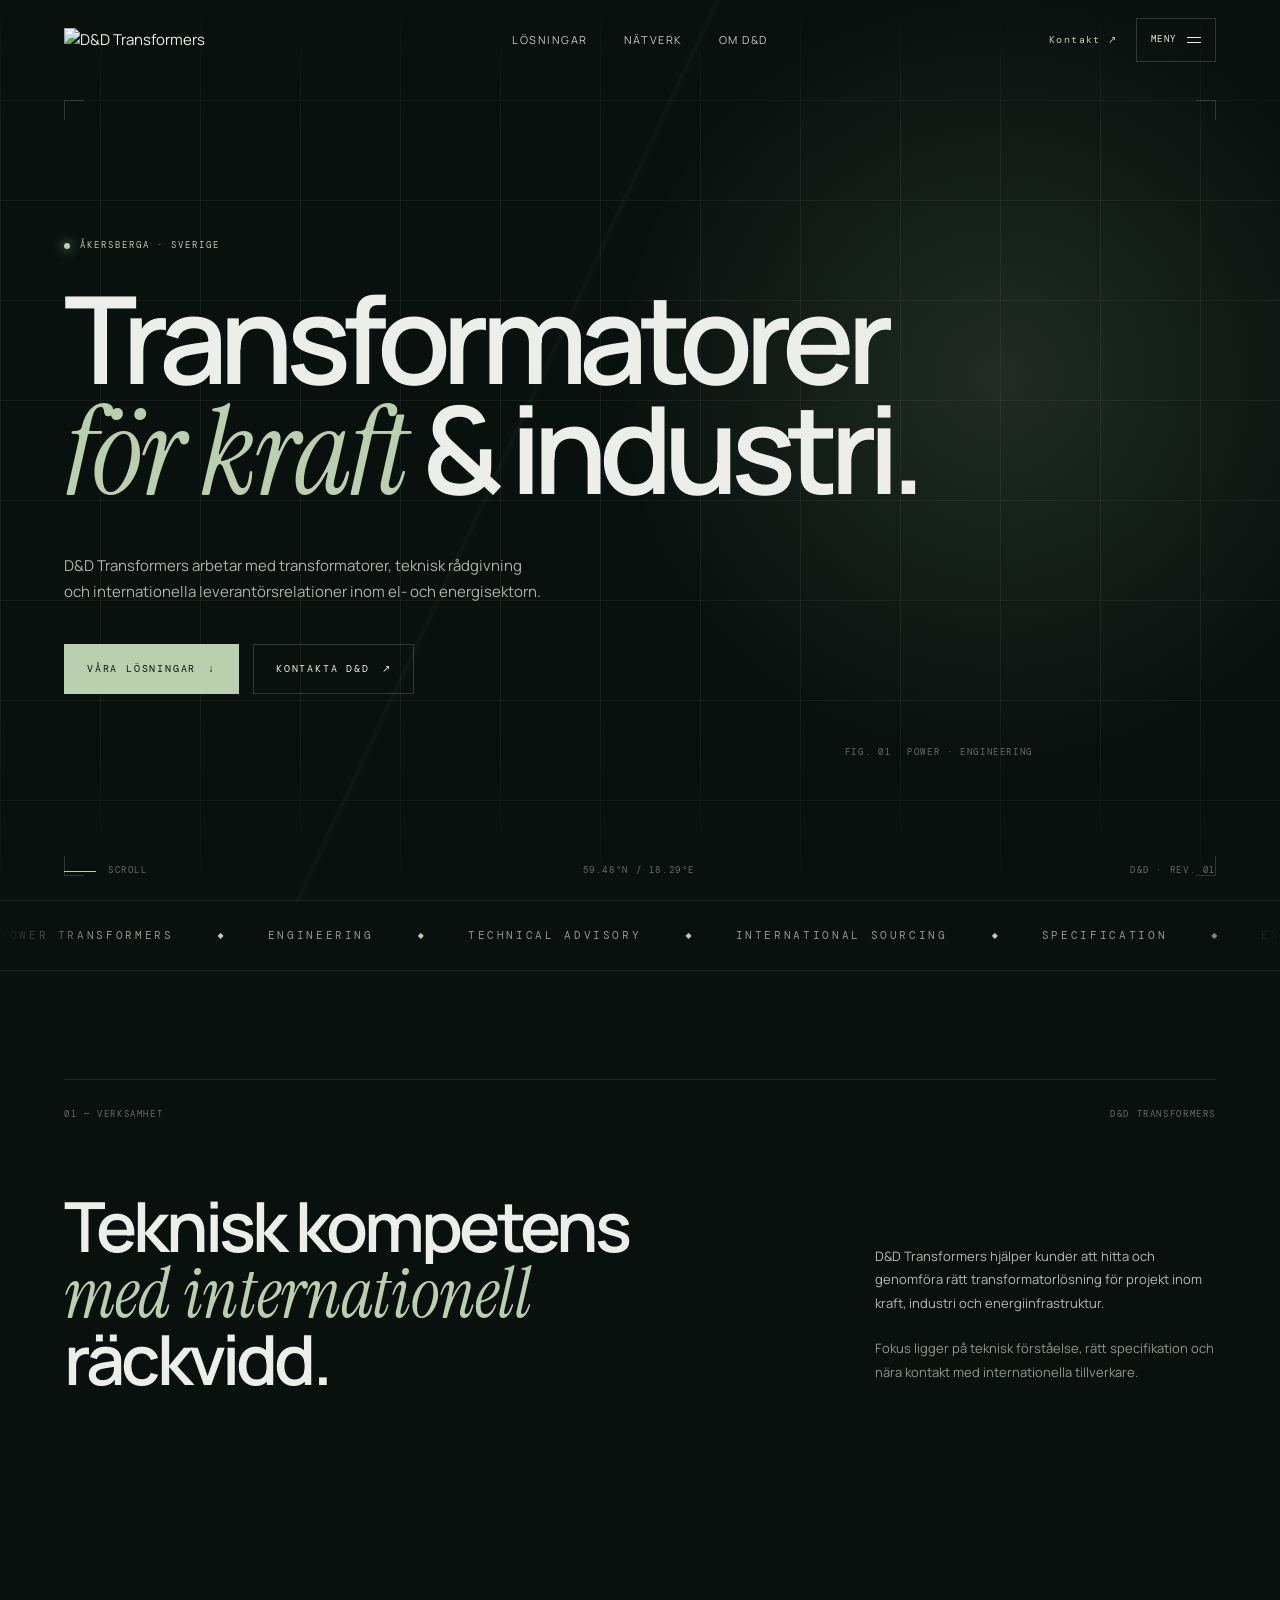
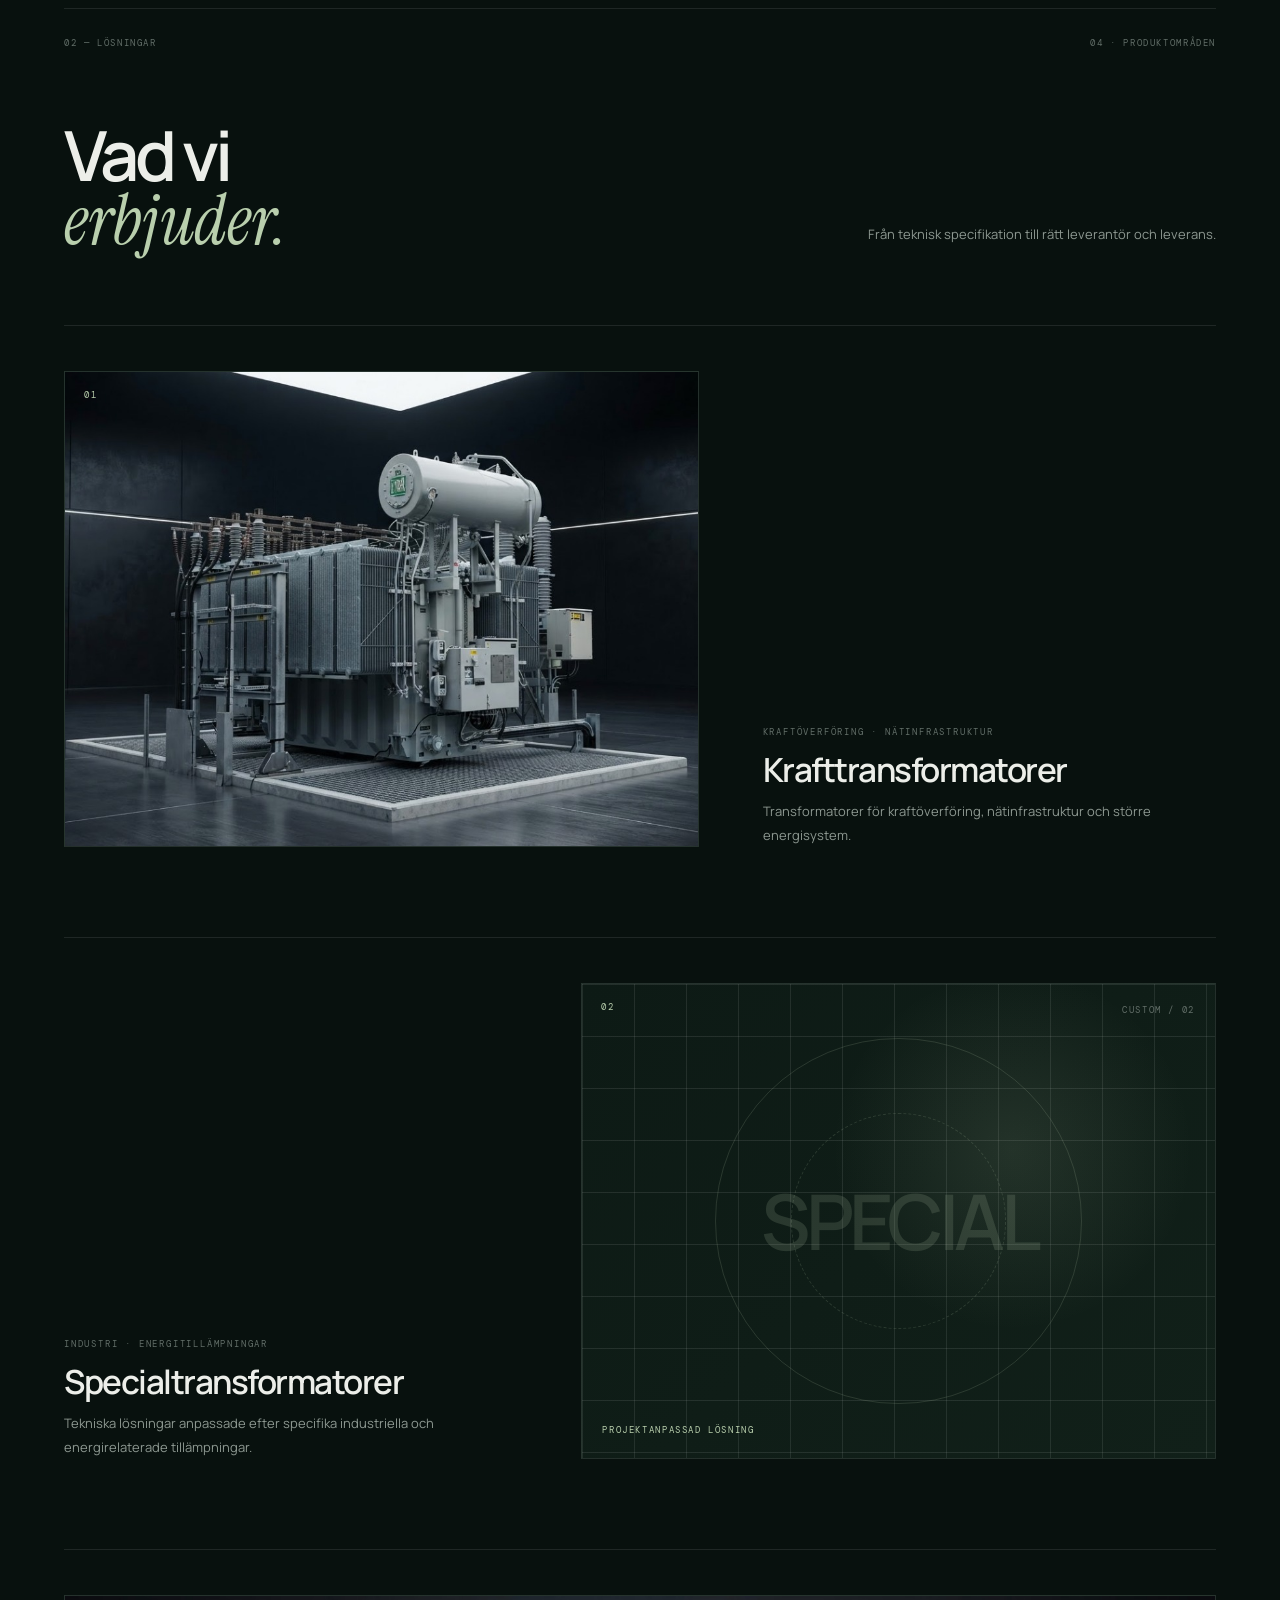
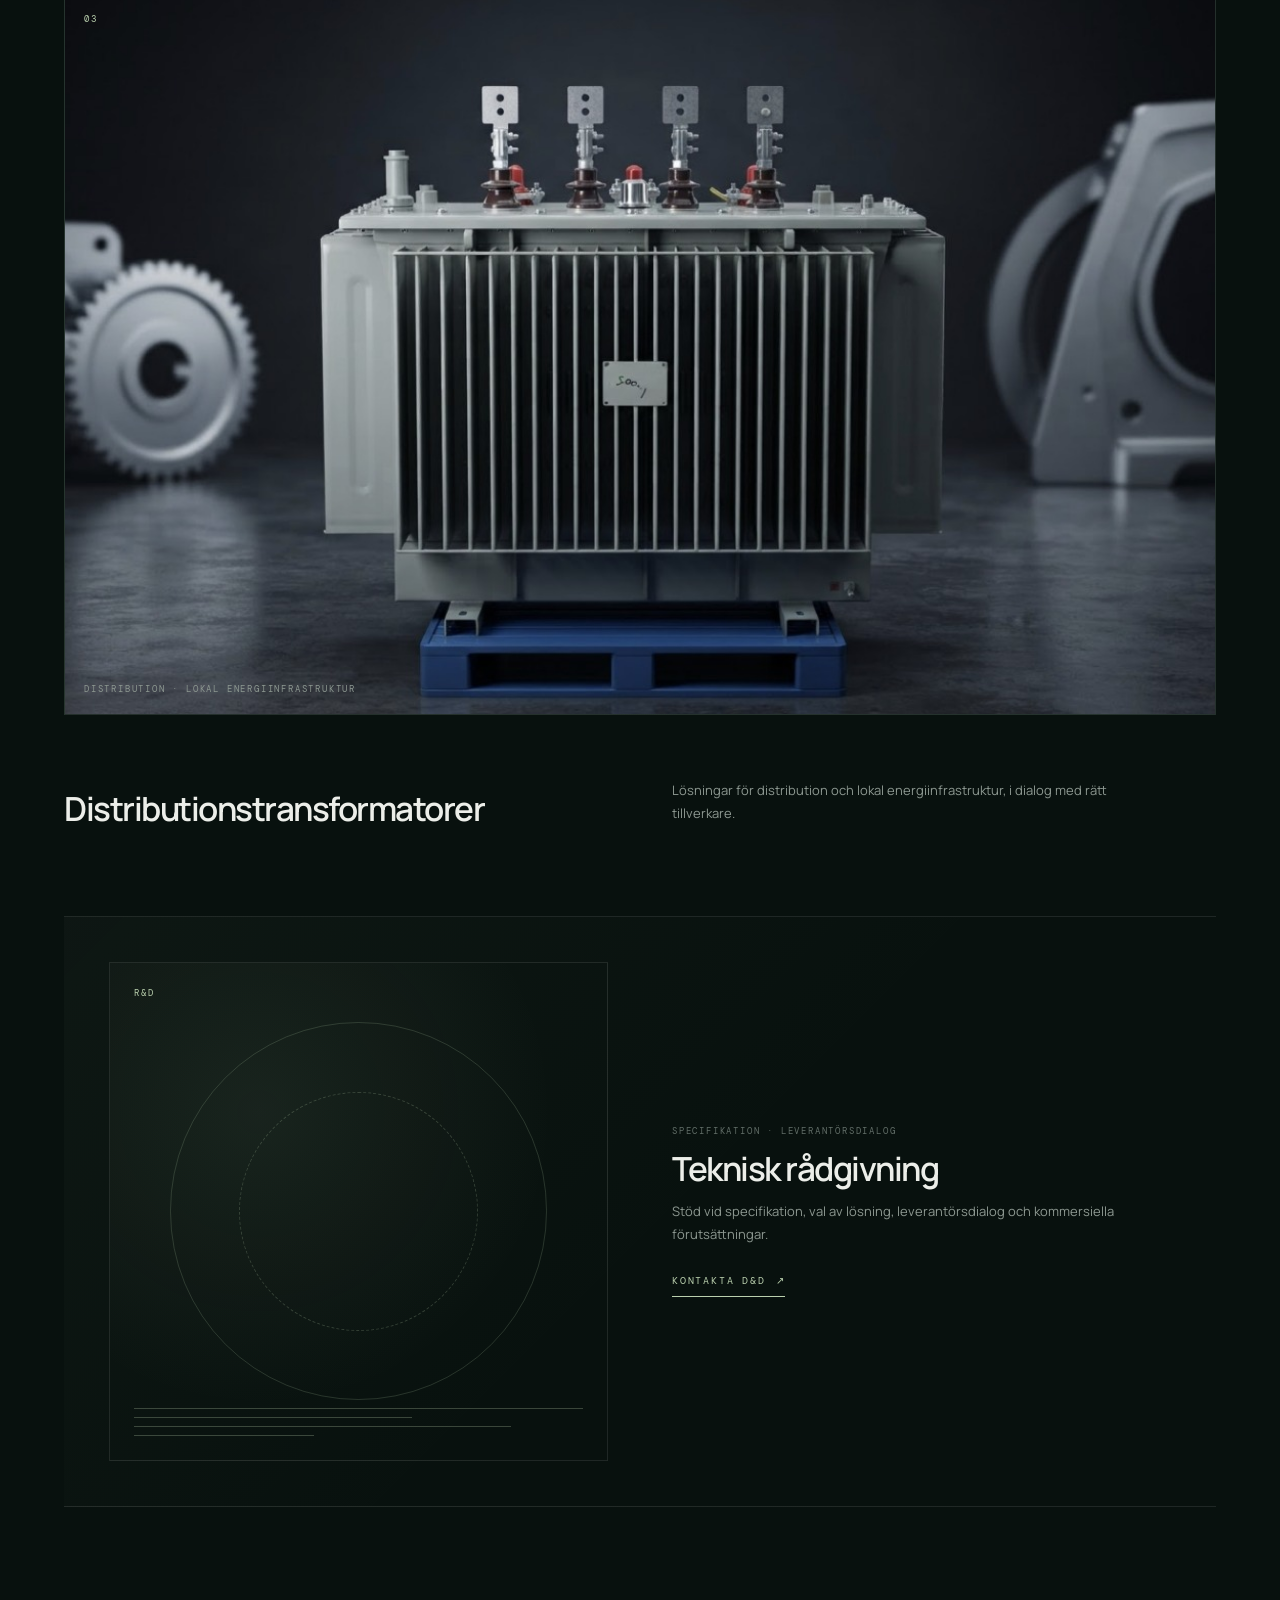
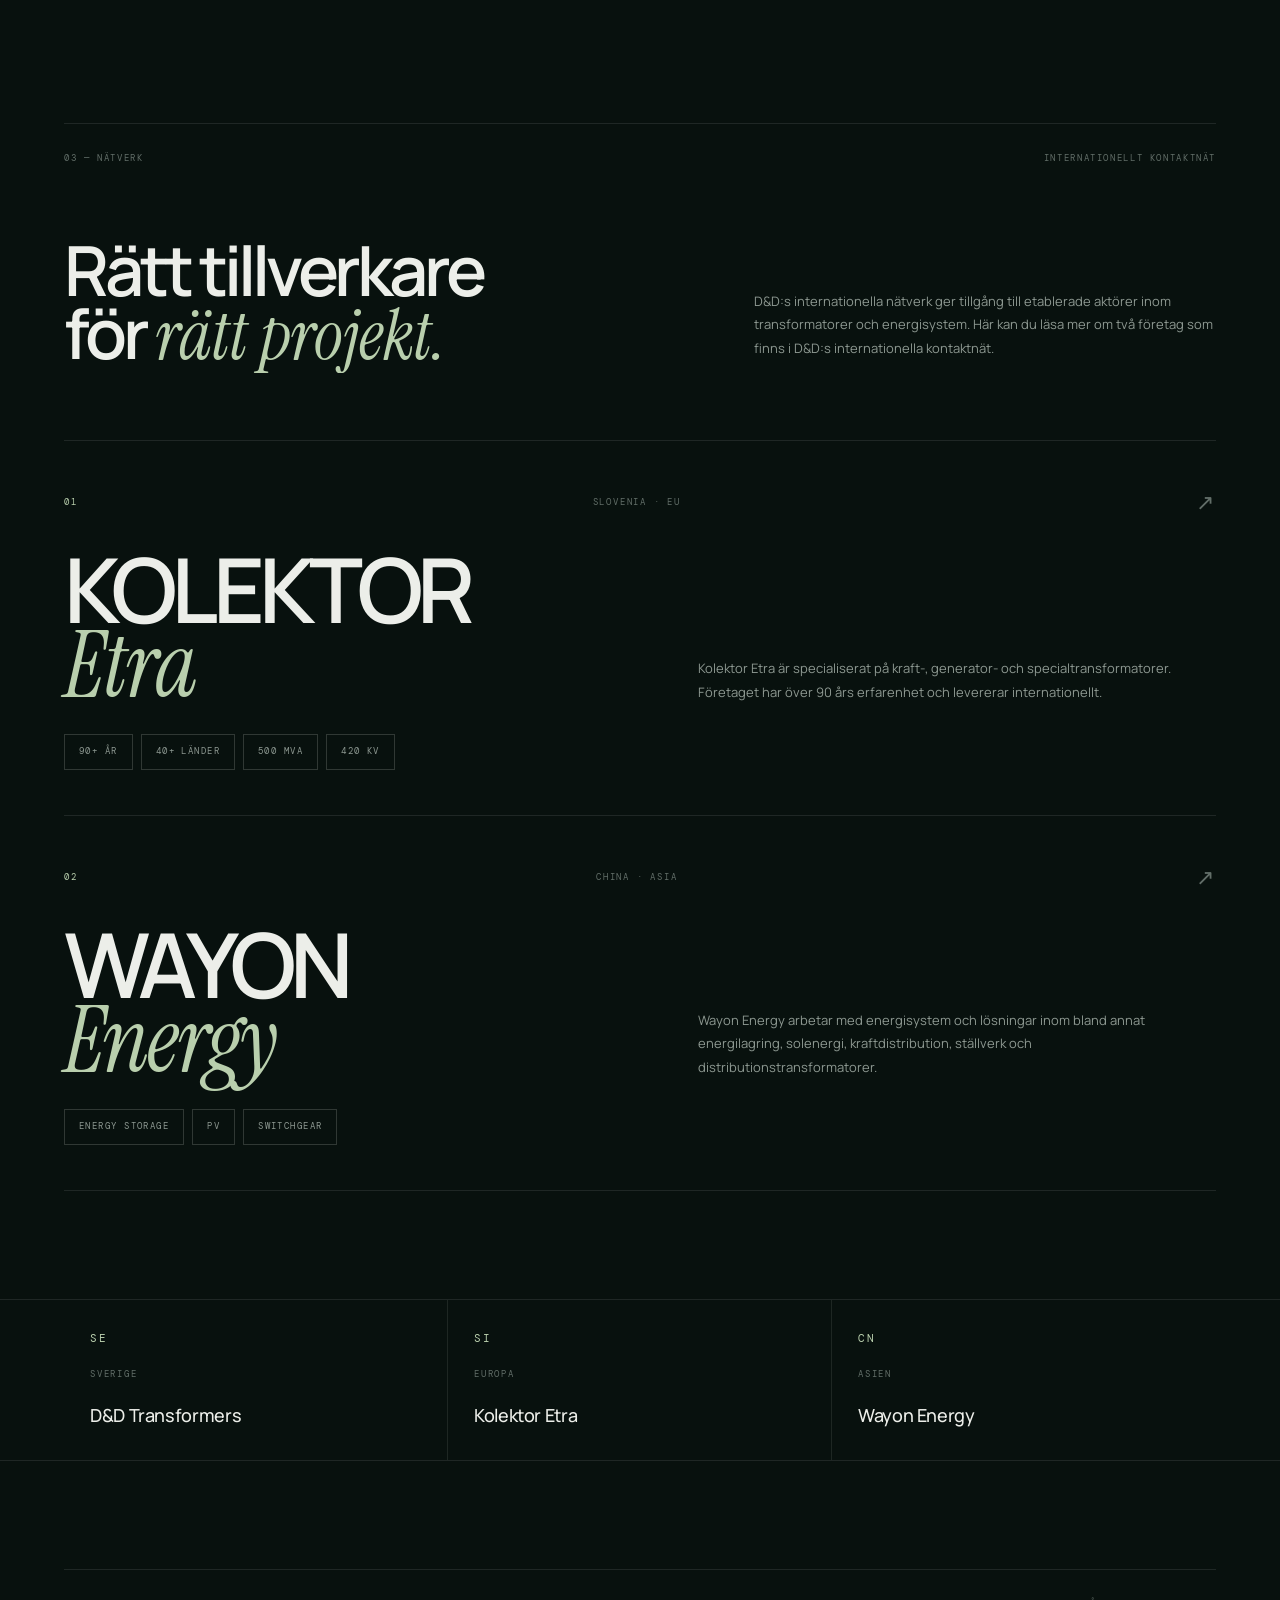
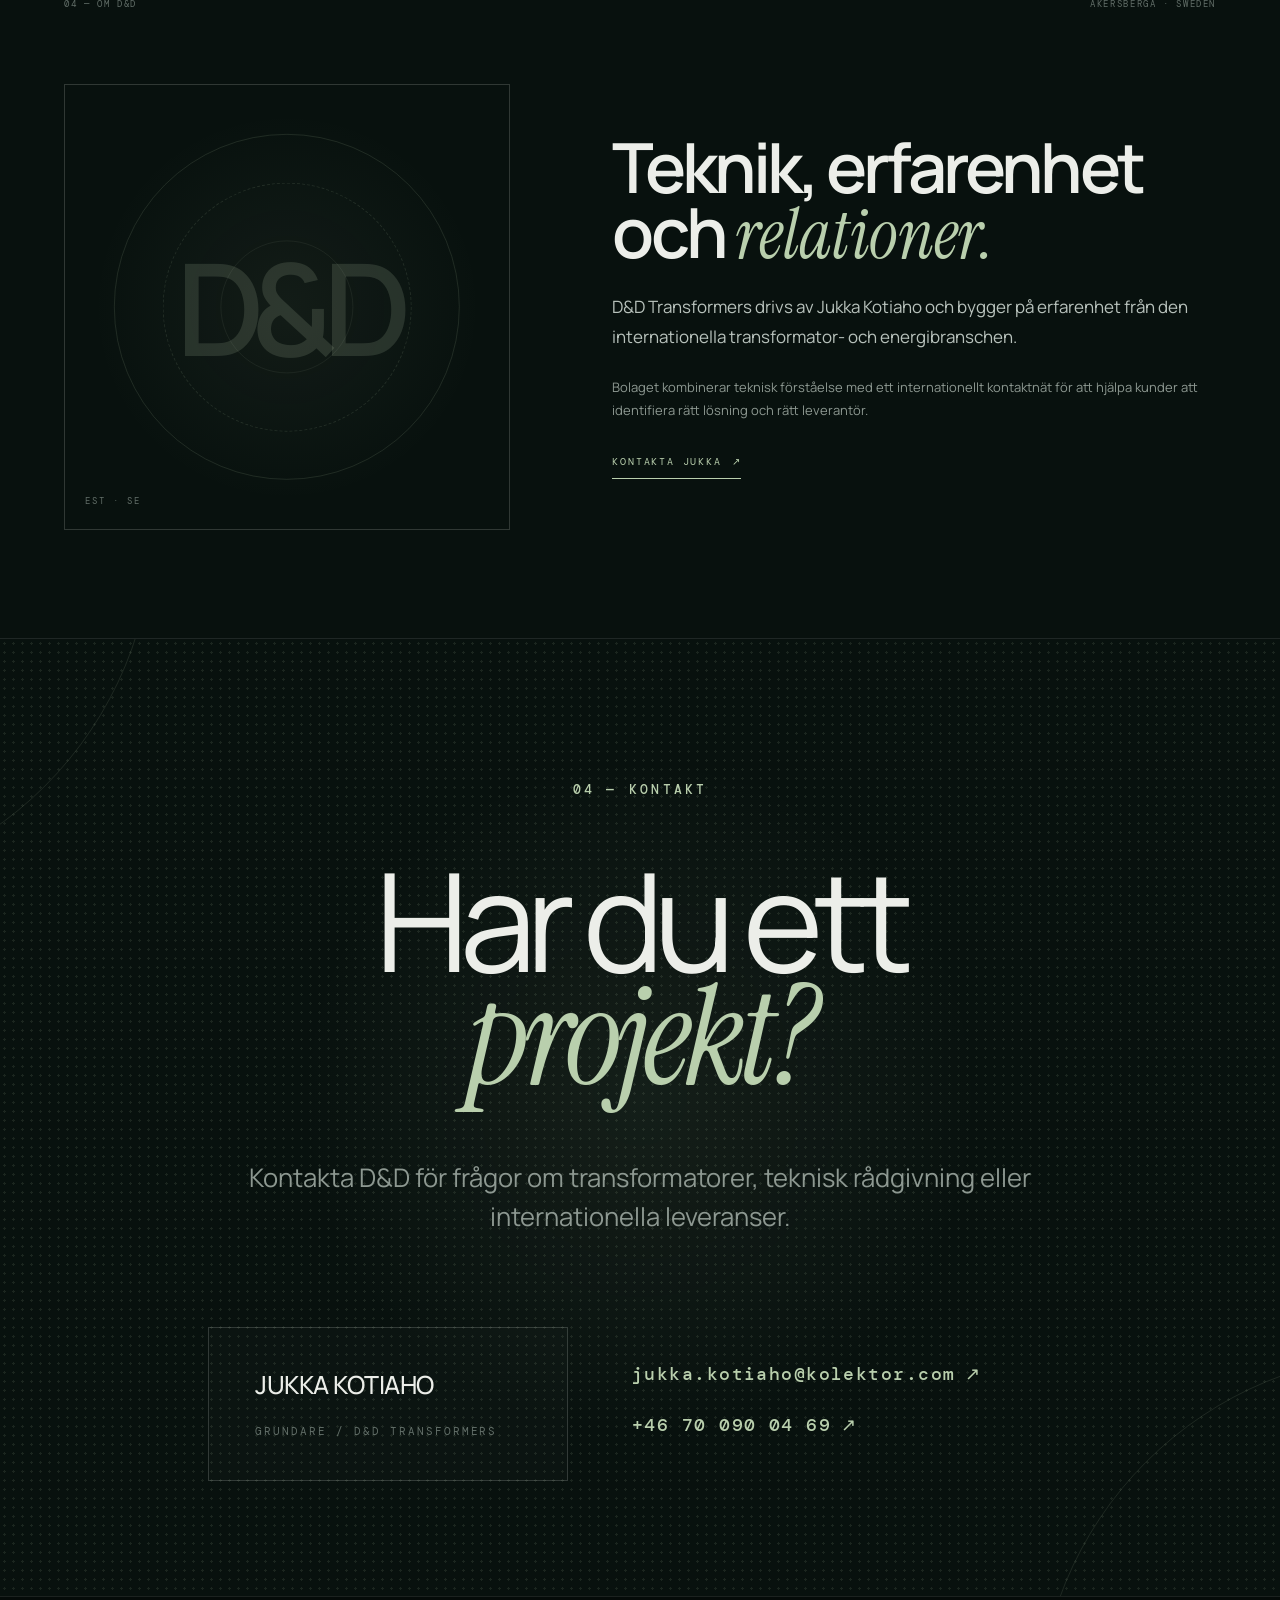
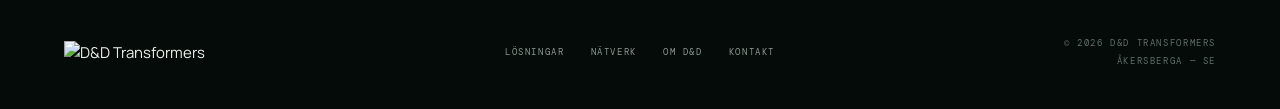
==== commit 639efcfb: "Add files via upload" ====
--- a/index.html
+++ b/index.html
@@ -1,216 +1,447 @@
-<!doctype html><html lang="sv"><head><meta charset="utf-8"><meta name="viewport" content="width=device-width,initial-scale=1"><title>D&D Transformers — Transformatorlösningar</title><meta property="og:title" content="D&D Transformers"><meta property="og:description" content="Transformatorer och teknisk kompetens för kraftindustrin."><meta name="description" content="D&D Transformers — teknisk expertis, transformatorlösningar och internationella industrirelationer."><meta name="theme-color" content="#07100d"><meta name="color-scheme" content="dark">  <link rel="stylesheet" href="styles.css">
-</head><body>
-<header>
-  <a href="#top" class="brand"><b>D&amp;D</b><small>TRANSFORMERS</small></a>
-  <nav aria-label="Huvudnavigation">
-    <a href="#solutions">Lösningar</a>
-    <a href="#network">Nätverk</a>
-    <a href="#about">Om D&amp;D</a>
+<!doctype html>
+<html lang="sv">
+<head>
+<meta charset="utf-8">
+<meta name="viewport" content="width=device-width,initial-scale=1,viewport-fit=cover">
+<title>D&amp;D Transformers — Transformatorer för kraft och industri</title>
+<meta name="description" content="D&amp;D Transformers arbetar med transformatorer, teknisk rådgivning och internationella leverantörsrelationer inom el- och energisektorn.">
+<meta name="robots" content="index,follow">
+
+<meta property="og:type" content="website">
+<meta property="og:title" content="D&amp;D Transformers">
+<meta property="og:description" content="Transformatorer, teknisk rådgivning och internationella leverantörsrelationer.">
+<meta property="og:locale" content="sv_SE">
+<meta name="twitter:card" content="summary_large_image">
+
+<meta name="theme-color" content="#08110e">
+<meta name="color-scheme" content="dark">
+
+<link rel="icon" href="assets/favicon.svg" type="image/svg+xml">
+
+<link rel="preconnect" href="https://fonts.googleapis.com">
+<link rel="preconnect" href="https://fonts.gstatic.com" crossorigin>
+<link rel="stylesheet" href="https://fonts.googleapis.com/css2?family=DM+Mono:wght@400;500&family=Instrument+Serif:ital@0;1&family=Manrope:wght@300;400;500;600;700&display=swap">
+
+<link rel="stylesheet" href="styles.css">
+
+<script type="application/ld+json">
+{
+  "@context": "https://schema.org",
+  "@type": "LocalBusiness",
+  "name": "D&D Transformers",
+  "description": "Transformatorer, teknisk rådgivning och internationella leverantörsrelationer inom el- och energisektorn.",
+  "email": "jukka.kotiaho@kolektor.com",
+  "telephone": "+46700900469",
+  "address": {
+    "@type": "PostalAddress",
+    "addressLocality": "Åkersberga",
+    "addressCountry": "SE"
+  },
+  "founder": { "@type": "Person", "name": "Jukka Kotiaho" }
+}
+</script>
+</head>
+<body>
+
+<a class="skip" href="#main">Hoppa till innehåll</a>
+
+<header class="site-header" id="siteHeader">
+  <a href="#top" class="brand launch-logo" aria-label="D&amp;D Transformers, till toppen"><img src="assets/dd-logo-white.png" alt="D&amp;D Transformers"></a>
+
+  <nav class="primary-nav" aria-label="Huvudnavigation">
+    <a href="#solutions" data-nav>Lösningar</a>
+    <a href="#network" data-nav>Nätverk</a>
+    <a href="#about" data-nav>Om D&amp;D</a>
   </nav>
+
   <div class="header-actions">
-    
-    <a class="header-contact" href="#contact">KONTAKT ↗</a>
+    <a class="header-contact" href="#contact">Kontakt <span aria-hidden="true">↗</span></a>
+    <button class="menu-btn" id="menu" type="button" aria-expanded="false" aria-controls="panel" aria-label="Öppna meny">
+      <span class="menu-label">Meny</span>
+      <span class="menu-icon" aria-hidden="true"><i></i><i></i></span>
+    </button>
   </div>
 </header>
 
-<main>
-<section class="hero organic-hero" id="top">
-  <div class="hero-grid"></div>
-  <div class="hero-orbit orbit-a"></div><div class="hero-orbit orbit-b"></div>
-  <div class="hero-copy copy">
-    <small>ÅKERSBERGA / SVERIGE</small>
-    <h1>Transformatorer<br><i>för kraft &amp; industri.</i></h1>
-    <p>D&amp;D Transformers arbetar med transformatorer, teknisk rådgivning och internationella leverantörsrelationer inom el- och energisektorn.</p>
-    <div class="hero-actions">
-      <a href="#solutions">VÅRA LÖSNINGAR ↓</a>
-      <a href="#contact" class="secondary-action">KONTAKTA D&amp;D ↗</a>
+<main id="main">
+
+  <!-- ===================== HERO ===================== -->
+  <section class="hero" id="top" aria-labelledby="hero-title">
+    <div class="hero-bg" aria-hidden="true">
+      <div class="hero-grid"></div>
+      <div class="hero-glow"></div>
+    </div>
+
+    <div class="hero-corners" aria-hidden="true">
+      <span></span><span></span><span></span><span></span>
+    </div>
+
+    <div class="hero-visual" aria-hidden="true">
+      <svg class="transformer-art" viewBox="0 0 320 460" xmlns="http://www.w3.org/2000/svg"
+           fill="none" stroke="currentColor" stroke-width="1.1" stroke-linecap="square">
+        <g class="art-bushings">
+          <line x1="70"  y1="0" x2="70"  y2="95"/>
+          <line x1="160" y1="0" x2="160" y2="95"/>
+          <line x1="250" y1="0" x2="250" y2="95"/>
+          <circle cx="70"  cy="20" r="5"/>
+          <circle cx="160" cy="20" r="5"/>
+          <circle cx="250" cy="20" r="5"/>
+          <path d="M 60 40 L 80 40 M 60 55 L 80 55 M 60 70 L 80 70"/>
+          <path d="M 150 40 L 170 40 M 150 55 L 170 55 M 150 70 L 170 70"/>
+          <path d="M 240 40 L 260 40 M 240 55 L 260 55 M 240 70 L 260 70"/>
+        </g>
+        <g class="art-tank">
+          <path d="M 40 95 L 280 95 L 280 385 L 40 385 Z"/>
+          <line x1="30" y1="95"  x2="290" y2="95"/>
+          <line x1="30" y1="385" x2="290" y2="385"/>
+        </g>
+        <g class="art-fins">
+          <line x1="60"  y1="115" x2="60"  y2="365"/>
+          <line x1="80"  y1="115" x2="80"  y2="365"/>
+          <line x1="100" y1="115" x2="100" y2="365"/>
+          <line x1="120" y1="115" x2="120" y2="365"/>
+          <line x1="140" y1="115" x2="140" y2="365"/>
+          <line x1="160" y1="115" x2="160" y2="365"/>
+          <line x1="180" y1="115" x2="180" y2="365"/>
+          <line x1="200" y1="115" x2="200" y2="365"/>
+          <line x1="220" y1="115" x2="220" y2="365"/>
+          <line x1="240" y1="115" x2="240" y2="365"/>
+          <line x1="260" y1="115" x2="260" y2="365"/>
+        </g>
+        <g class="art-base">
+          <rect x="20" y="385" width="280" height="14"/>
+          <rect x="5"  y="405" width="310" height="10"/>
+        </g>
+      </svg>
+
+      <div class="hero-visual-meta">
+        <span>FIG. 01</span>
+        <span>POWER · ENGINEERING</span>
+      </div>
+    </div>
+
+    <div class="hero-content">
+      <div class="hero-eyebrow" data-hero="1">
+        <span class="eyebrow-dot" aria-hidden="true"></span>
+        <span>Åkersberga · Sverige</span>
+      </div>
+
+      <h1 class="hero-title" id="hero-title">
+        <span class="line"><span data-hero="2">Transformatorer</span></span>
+        <span class="line"><span data-hero="3"><em>för kraft</em> &amp; industri.</span></span>
+      </h1>
+
+      <div class="hero-foot">
+        <p data-hero="4">D&amp;D Transformers arbetar med transformatorer, teknisk rådgivning och internationella leverantörsrelationer inom el- och energisektorn.</p>
+        <div class="hero-actions" data-hero="5">
+          <a href="#solutions" class="btn btn-primary">
+            <span>Våra lösningar</span>
+            <span class="btn-arrow" aria-hidden="true">↓</span>
+          </a>
+          <a href="#contact" class="btn btn-ghost">
+            <span>Kontakta D&amp;D</span>
+            <span class="btn-arrow" aria-hidden="true">↗</span>
+          </a>
+        </div>
+      </div>
+    </div>
+
+    <div class="hero-footline" aria-hidden="true">
+      <span class="footline-scroll"><i></i>Scroll</span>
+      <span class="footline-meta">59.48°N / 18.29°E</span>
+      <span class="footline-meta">D&amp;D · Rev. 01</span>
+    </div>
+  </section>
+
+  <!-- ===================== TICKER ===================== -->
+  <section class="ticker" aria-hidden="true">
+    <div class="ticker-track">
+      <div class="ticker-group">
+        <span>Power Transformers</span><i>◆</i>
+        <span>Engineering</span><i>◆</i>
+        <span>Technical Advisory</span><i>◆</i>
+        <span>International Sourcing</span><i>◆</i>
+        <span>Specification</span><i>◆</i>
+        <span>Energy Infrastructure</span><i>◆</i>
+      </div>
+      <div class="ticker-group" aria-hidden="true">
+        <span>Power Transformers</span><i>◆</i>
+        <span>Engineering</span><i>◆</i>
+        <span>Technical Advisory</span><i>◆</i>
+        <span>International Sourcing</span><i>◆</i>
+        <span>Specification</span><i>◆</i>
+        <span>Energy Infrastructure</span><i>◆</i>
+      </div>
+    </div>
+  </section>
+
+  <!-- ===================== INTRO ===================== -->
+  <section class="intro" id="intro">
+    <div class="section-head">
+      <div class="section-head-row">
+        <span class="label">01 — Verksamhet</span>
+        <span class="label">D&amp;D Transformers</span>
+      </div>
+    </div>
+
+    <div class="intro-body">
+      <h2 class="intro-title reveal-mask">
+        <span class="line"><span>Teknisk kompetens</span></span>
+        <span class="line"><span><em>med internationell</em></span></span>
+        <span class="line"><span>räckvidd.</span></span>
+      </h2>
+
+      <div class="intro-cols">
+        <p class="reveal">D&amp;D Transformers hjälper kunder att hitta och genomföra rätt transformatorlösning för projekt inom kraft, industri och energiinfrastruktur.</p>
+        <p class="muted reveal">Fokus ligger på teknisk förståelse, rätt specifikation och nära kontakt med internationella tillverkare.</p>
+      </div>
+    </div>
+  </section>
+
+  <!-- ===================== SOLUTIONS ===================== -->
+  <section class="solutions" id="solutions">
+    <div class="section-head">
+      <div class="section-head-row">
+        <span class="label">02 — Lösningar</span>
+        <span class="label">04 · Produktområden</span>
+      </div>
+    </div>
+
+    <div class="solutions-intro">
+      <h2 class="solutions-title reveal-mask">
+        <span class="line"><span>Vad vi</span></span>
+        <span class="line"><span><em>erbjuder.</em></span></span>
+      </h2>
+      <p class="solutions-lede reveal">Från teknisk specifikation till rätt leverantör och leverans.</p>
+    </div>
+
+    <div class="solutions-list">
+
+      <article class="solution solution-a reveal">
+        <div class="solution-media">
+          <div class="solution-media-frame">
+            <img src="images/krafttransformator.jpg" alt="Krafttransformator" loading="lazy" width="1400" height="1050" decoding="async">
+          </div>
+          <span class="solution-media-index">01</span>
+        </div>
+        <div class="solution-body">
+          <span class="solution-kicker">Kraftöverföring · Nätinfrastruktur</span>
+          <h3>Krafttransformatorer</h3>
+          <p>Transformatorer för kraftöverföring, nätinfrastruktur och större energisystem.</p>
+        </div>
+      </article>
+
+      <article class="solution solution-b reveal">
+        <div class="solution-body">
+          <span class="solution-kicker">Industri · Energitillämpningar</span>
+          <h3>Specialtransformatorer</h3>
+          <p>Tekniska lösningar anpassade efter specifika industriella och energirelaterade tillämpningar.</p>
+        </div>
+        <div class="solution-media">
+          <div class="solution-media-frame">
+            <div class="special-placeholder" role="img" aria-label="Teknisk illustration för specialtransformator">
+              <span class="special-placeholder-code">CUSTOM / 02</span>
+              <span class="special-placeholder-mark">SPECIAL</span>
+              <span class="special-placeholder-note">Projektanpassad lösning</span>
+            </div>
+          </div>
+          <span class="solution-media-index">02</span>
+        </div>
+      </article>
+
+      <article class="solution solution-c reveal">
+        <div class="solution-media solution-media-full">
+          <div class="solution-media-frame">
+            <img src="images/distributionstransformator.jpg" alt="Distributionstransformator" loading="lazy" width="1800" height="1012" decoding="async">
+          </div>
+          <span class="solution-media-index">03</span>
+          <span class="solution-media-label">Distribution · Lokal energiinfrastruktur</span>
+        </div>
+        <div class="solution-body solution-body-wide">
+          <h3>Distributionstransformatorer</h3>
+          <p>Lösningar för distribution och lokal energiinfrastruktur, i dialog med rätt tillverkare.</p>
+        </div>
+      </article>
+
+      <article class="solution solution-d reveal">
+        <div class="solution-type-art" aria-hidden="true">
+          <span class="type-mark">R&amp;D</span>
+          <div class="type-lines"><span></span><span></span><span></span><span></span></div>
+        </div>
+        <div class="solution-body solution-body-type">
+          <span class="solution-kicker">Specifikation · Leverantörsdialog</span>
+          <h3>Teknisk rådgivning</h3>
+          <p>Stöd vid specifikation, val av lösning, leverantörsdialog och kommersiella förutsättningar.</p>
+          <a href="#contact" class="solution-cta">Kontakta D&amp;D <span aria-hidden="true">↗</span></a>
+        </div>
+      </article>
+
+    </div>
+  </section>
+
+  <!-- ===================== NETWORK ===================== -->
+  <section class="network" id="network">
+    <div class="section-head">
+      <div class="section-head-row">
+        <span class="label">03 — Nätverk</span>
+        <span class="label">Internationellt kontaktnät</span>
+      </div>
+    </div>
+
+    <div class="network-intro">
+      <h2 class="network-title reveal-mask">
+        <span class="line"><span>Rätt tillverkare</span></span>
+        <span class="line"><span>för <em>rätt projekt.</em></span></span>
+      </h2>
+      <p class="network-lede reveal">D&amp;D:s internationella nätverk ger tillgång till etablerade aktörer inom transformatorer och energisystem. Här kan du läsa mer om två företag som finns i D&amp;D:s internationella kontaktnät.</p>
+    </div>
+
+    <div class="network-list">
+
+      <a class="network-card reveal" href="https://kolektor-etra.se/" target="_blank" rel="noopener noreferrer">
+        <div class="network-card-top">
+          <span class="network-card-index">01</span>
+          <span class="network-card-region">Slovenia · EU</span>
+          <span class="network-card-arrow" aria-hidden="true">↗</span>
+        </div>
+        <div class="network-card-main">
+          <h3><span>Kolektor</span><em>Etra</em></h3>
+          <p>Kolektor Etra är specialiserat på kraft-, generator- och specialtransformatorer. Företaget har över 90 års erfarenhet och levererar internationellt.</p>
+        </div>
+        <div class="network-card-facts">
+          <span>90+ år</span>
+          <span>40+ länder</span>
+          <span>500 MVA</span>
+          <span>420 kV</span>
+        </div>
+      </a>
+
+      <a class="network-card reveal" href="https://swedish.wayonenergy.com/index.html" target="_blank" rel="noopener noreferrer">
+        <div class="network-card-top">
+          <span class="network-card-index">02</span>
+          <span class="network-card-region">China · Asia</span>
+          <span class="network-card-arrow" aria-hidden="true">↗</span>
+        </div>
+        <div class="network-card-main">
+          <h3><span>Wayon</span><em>Energy</em></h3>
+          <p>Wayon Energy arbetar med energisystem och lösningar inom bland annat energilagring, solenergi, kraftdistribution, ställverk och distributionstransformatorer.</p>
+        </div>
+        <div class="network-card-facts">
+          <span>Energy storage</span>
+          <span>PV</span>
+          <span>Switchgear</span>
+        </div>
+      </a>
+
+    </div>
+  </section>
+
+  <!-- ===================== NETWORK STRIP ===================== -->
+  <section class="network-strip" aria-label="Geografisk översikt">
+    <div class="strip-cell reveal">
+      <span class="strip-code">SE</span>
+      <span class="strip-region">Sverige</span>
+      <span class="strip-company">D&amp;D Transformers</span>
+    </div>
+    <div class="strip-cell reveal">
+      <span class="strip-code">SI</span>
+      <span class="strip-region">Europa</span>
+      <span class="strip-company">Kolektor Etra</span>
+    </div>
+    <div class="strip-cell reveal">
+      <span class="strip-code">CN</span>
+      <span class="strip-region">Asien</span>
+      <span class="strip-company">Wayon Energy</span>
+    </div>
+  </section>
+
+  <!-- ===================== ABOUT ===================== -->
+  <section class="about" id="about">
+    <div class="section-head">
+      <div class="section-head-row">
+        <span class="label">04 — Om D&amp;D</span>
+        <span class="label">Åkersberga · Sweden</span>
+      </div>
+    </div>
+
+    <div class="about-body">
+      <div class="about-mark reveal" aria-hidden="true">
+        <div class="about-mark-rings"><span></span><span></span><span></span></div>
+        <span class="about-mark-text">D&amp;D</span>
+        <span class="about-mark-meta">EST · SE</span>
+      </div>
+
+      <div class="about-copy">
+        <h2 class="about-title reveal-mask">
+          <span class="line"><span>Teknik, erfarenhet</span></span>
+          <span class="line"><span>och <em>relationer.</em></span></span>
+        </h2>
+        <p class="about-lead reveal">D&amp;D Transformers drivs av Jukka Kotiaho och bygger på erfarenhet från den internationella transformator- och energibranschen.</p>
+        <p class="about-sub reveal">Bolaget kombinerar teknisk förståelse med ett internationellt kontaktnät för att hjälpa kunder att identifiera rätt lösning och rätt leverantör.</p>
+        <a href="#contact" class="about-cta reveal">Kontakta Jukka <span aria-hidden="true">↗</span></a>
+      </div>
+    </div>
+  </section>
+
+  <!-- ===================== CONTACT ===================== -->
+  <section class="contact contact-v12" id="contact" aria-labelledby="contact-title">
+    <div class="contact-v12-inner">
+      <div class="contact-v12-kicker">04 — KONTAKT</div>
+      <h2 id="contact-title" class="contact-v12-title">Har du ett<br><em>projekt?</em></h2>
+      <p class="contact-v12-copy">Kontakta D&amp;D för frågor om transformatorer, teknisk rådgivning eller internationella leveranser.</p>
+      <div class="contact-v12-bottom">
+        <div class="contact-v12-card"><strong>JUKKA KOTIAHO</strong><span>GRUNDARE / D&amp;D TRANSFORMERS</span></div>
+        <div class="contact-v12-links">
+          <a href="mailto:jukka.kotiaho@kolektor.com">jukka.kotiaho@kolektor.com <span aria-hidden="true">↗</span></a>
+          <a href="tel:+46700900469">+46 70 090 04 69 <span aria-hidden="true">↗</span></a>
+        </div>
+      </div>
+    </div>
+  </section>
+
+</main>
+
+<footer class="site-footer">
+  <div class="footer-inner">
+    <div class="footer-brand launch-footer-logo"><img src="assets/dd-logo-white.png" alt="D&amp;D Transformers"></div>
+    <nav class="footer-nav" aria-label="Sidfot">
+      <a href="#solutions">Lösningar</a>
+      <a href="#network">Nätverk</a>
+      <a href="#about">Om D&amp;D</a>
+      <a href="#contact">Kontakt</a>
+    </nav>
+    <div class="footer-meta">
+      <span>© <span id="year">2025</span> D&amp;D Transformers</span>
+      <span>Åkersberga — SE</span>
     </div>
   </div>
-  <div class="hero-meta"><span>D&amp;D TRANSFORMERS</span><span>POWER &amp; ENGINEERING</span><span>SWEDEN</span></div>
-  <div class="scroll"><span>01</span> SCROLL</div>
-</section>
-
-<section class="intro clean-intro" id="intro">
-  <div class="section-label"><small>D&amp;D / VERKSAMHET</small><span>01</span></div>
-  <div class="intro-grid">
-    <h2>Teknisk kompetens<br><em>med internationell räckvidd.</em></h2>
-    <div>
-      <p>D&amp;D Transformers hjälper kunder att hitta och genomföra rätt transformatorlösning för projekt inom kraft, industri och energiinfrastruktur.</p>
-      <p class="intro-sub">Fokus ligger på teknisk förståelse, rätt specifikation och nära kontakt med internationella tillverkare.</p>
+</footer>
+
+<aside class="panel" id="panel" role="dialog" aria-modal="true" aria-label="Meny" aria-hidden="true">
+  <button class="panel-close" id="close" type="button" aria-label="Stäng meny">
+    <span aria-hidden="true">×</span>
+  </button>
+
+  <div class="panel-inner">
+    <span class="panel-label">D&amp;D / Navigation</span>
+
+    <h2 class="panel-title">Utforska<br><em>D&amp;D.</em></h2>
+
+    <nav class="panel-nav" aria-label="Sido navigation">
+      <a href="#solutions"><span>01</span>Lösningar<em aria-hidden="true">↗</em></a>
+      <a href="#network"><span>02</span>Nätverk<em aria-hidden="true">↗</em></a>
+      <a href="#about"><span>03</span>Om D&amp;D<em aria-hidden="true">↗</em></a>
+      <a href="#contact"><span>04</span>Kontakt<em aria-hidden="true">↗</em></a>
+    </nav>
+
+    <div class="panel-foot">
+      <span>Jukka Kotiaho · Åkersberga · Sverige</span>
+      <a href="mailto:jukka.kotiaho@kolektor.com">jukka.kotiaho@kolektor.com</a>
+      <a href="tel:+46700900469">+46 70 090 04 69</a>
     </div>
   </div>
-</section>
-
-<section id="solutions" class="solutions-section">
-  <div class="section-heading">
-    <div><small>01 — LÖSNINGAR</small><h2>Vad vi<br><i>erbjuder.</i></h2></div>
-    <p>Från teknisk specifikation till rätt leverantör och leverans.</p>
-  </div>
-  <div class="product-list">
-    <article class="product-row reveal">
-      <div class="product-image"><img src="images/krafttransformator.jpg" alt="Krafttransformator" loading="lazy"><span class="image-note">LÄGG IN PRODUKTBILD</span></div>
-      <div class="product-info"><div class="product-number">01</div><h3>Krafttransformatorer</h3><p>Transformatorer för kraftöverföring, nätinfrastruktur och större energisystem.</p><span class="product-arrow">↗</span></div>
-    </article>
-    <article class="product-row reveal">
-      <div class="product-image"><img src="images/specialtransformator.jpg" alt="Specialtransformator" loading="lazy"><span class="image-note">LÄGG IN PRODUKTBILD</span></div>
-      <div class="product-info"><div class="product-number">02</div><h3>Specialtransformatorer</h3><p>Tekniska lösningar anpassade efter specifika industriella och energirelaterade tillämpningar.</p><span class="product-arrow">↗</span></div>
-    </article>
-    <article class="product-row reveal">
-      <div class="product-image"><img src="images/distributionstransformator.jpg" alt="Distributionstransformator" loading="lazy"><span class="image-note">LÄGG IN PRODUKTBILD</span></div>
-      <div class="product-info"><div class="product-number">03</div><h3>Distributionstransformatorer</h3><p>Lösningar för distribution och lokal energiinfrastruktur, i dialog med rätt tillverkare.</p><span class="product-arrow">↗</span></div>
-    </article>
-    <article class="product-row reveal no-image-row">
-      <div class="product-image product-abstract"><span>TEKNISK RÅDGIVNING</span></div>
-      <div class="product-info"><div class="product-number">04</div><h3>Teknisk rådgivning</h3><p>Stöd vid specifikation, val av lösning, leverantörsdialog och kommersiella förutsättningar.</p><a href="#contact" class="inline-link">KONTAKTA D&amp;D ↗</a></div>
-    </article>
-  </div>
-</section>
-
-<section id="network" class="network-section">
-  <div class="section-label"><small>02 — INTERNATIONELLT NÄTVERK</small><span>02</span></div>
-  <div class="network-intro">
-    <h2>Rätt tillverkare<br>för <i>rätt projekt.</i></h2>
-    <p>D&amp;D:s internationella nätverk ger tillgång till etablerade aktörer inom transformatorer och energisystem. Här kan du läsa mer om två företag som finns i D&amp;D:s internationella kontaktnät.</p>
-  </div>
-  <div class="network-cards">
-    <a class="network-card kolektor-card" href="https://kolektor-etra.se/" target="_blank" rel="noopener noreferrer">
-      <div class="network-top"><span>01 / SLOVENIA</span><b>↗</b></div>
-      <div class="network-body">
-        <small>KOLEKTOR GROUP</small>
-        <h3>KOLEKTOR<br><i>ETRA</i></h3>
-        <p>Kolektor Etra är specialiserat på kraft-, generator- och specialtransformatorer. Företaget har över 90 års erfarenhet och levererar internationellt.</p>
-        <div class="network-facts"><span>90+ ÅR</span><span>40+ LÄNDER</span><span>500 MVA</span><span>420 kV</span></div>
-      </div>
-      <span class="network-link">BESÖK KOLEKTOR ETRA ↗</span>
-    </a>
-    <a class="network-card wayon-card" href="https://swedish.wayonenergy.com/index.html" target="_blank" rel="noopener noreferrer">
-      <div class="network-top"><span>02 / CHINA</span><b>↗</b></div>
-      <div class="network-body">
-        <small>ENERGY SYSTEMS</small>
-        <h3>WAYON<br><i>ENERGY</i></h3>
-        <p>Wayon Energy arbetar med energisystem och lösningar inom bland annat energilagring, solenergi, kraftdistribution, ställverk och distributionstransformatorer.</p>
-        <div class="network-facts"><span>ENERGY STORAGE</span><span>PV</span><span>SWITCHGEAR</span></div>
-      </div>
-      <span class="network-link">BESÖK WAYON ENERGY ↗</span>
-    </a>
-  </div>
-</section>
-
-<section class="network-strip">
-  <div><small>SVERIGE</small><strong>D&amp;D Transformers</strong></div>
-  <div><small>EUROPA</small><strong>Kolektor Etra</strong></div>
-  <div><small>ASIEN</small><strong>Wayon Energy</strong></div>
-</section>
-
-<section id="about" class="about-section">
-  <div class="section-label"><small>03 — D&amp;D TRANSFORMERS</small><span>03</span></div>
-  <div class="about-grid">
-    <div class="about-mark"><span>D&amp;D</span><small>ÅKERSBERGA / SWEDEN</small></div>
-    <div class="about-copy">
-      <h2>Teknik, erfarenhet<br>och <i>relationer.</i></h2>
-      <p class="lead">D&amp;D Transformers drivs av Jukka Kotiaho och bygger på erfarenhet från den internationella transformator- och energibranschen.</p>
-      <p>Bolaget kombinerar teknisk förståelse med ett internationellt kontaktnät för att hjälpa kunder att identifiera rätt lösning och rätt leverantör.</p>
-      <a href="#contact" class="inline-link">KONTAKTA JUKKA ↗</a>
-    </div>
-  </div>
-</section>
-
-<section class="contact contact-clean" id="contact">
-  <div class="contact-inner">
-    <small>04 — KONTAKT</small>
-    <h2>Har du ett<br><i>projekt?</i></h2>
-    <p class="contact-lead">Kontakta D&amp;D för frågor om transformatorer, teknisk rådgivning eller internationella leveranser.</p>
-    <div class="contact-actions">
-      <a class="contact-person" href="mailto:hello@ddtransformers.se"><span>JUKKA KOTIAHO</span><small>GRUNDARE / D&amp;D TRANSFORMERS</small></a>
-      <a class="contact-email" href="mailto:hello@ddtransformers.se">hello@ddtransformers.se ↗</a>
-    </div>
-  </div>
-  <div class="contact-corner">D&amp;D TRANSFORMERS<br>ÅKERSBERGA — SWEDEN</div>
-</section>
-</main>
-
-<aside id="panel" aria-label="Meny">
-  <button id="close" aria-label="Stäng meny">×</button>
-  <small>D&amp;D / NAVIGATION</small>
-  <h2>Utforska<br><i>D&amp;D.</i></h2>
-  <a href="#solutions">01　LÖSNINGAR ↗</a>
-  <a href="#network">02　NÄTVERK ↗</a>
-  <a href="#about">03　D&amp;D ↗</a>
-  <a href="#contact">04　KONTAKT ↗</a>
 </aside>
 
-<script>
-(() => {
-  const body = document.body;
-  const header = document.querySelector('header');
-  const panel = document.querySelector('#panel');
-  const menu = document.querySelector('#menu');
-  const close = document.querySelector('#close');
-  const reduceMotion = window.matchMedia('(prefers-reduced-motion: reduce)').matches;
-
-  const setPanel = (open) => {
-    panel?.classList.toggle('open', open);
-    body.classList.toggle('modal-open', open);
-    menu?.setAttribute('aria-expanded', String(open));
-  };
-
-  menu?.addEventListener('click', () => setPanel(true));
-  close?.addEventListener('click', () => setPanel(false));
-  panel?.querySelectorAll('a').forEach(link => link.addEventListener('click', () => setPanel(false)));
-  document.addEventListener('keydown', e => { if (e.key === 'Escape') setPanel(false); });
-
-  document.querySelectorAll('a[href^="#"]').forEach(link => {
-    link.addEventListener('click', e => {
-      const target = document.querySelector(link.getAttribute('href'));
-      if (!target) return;
-      e.preventDefault();
-      target.scrollIntoView({ behavior: reduceMotion ? 'auto' : 'smooth', block: 'start' });
-      history.replaceState(null, '', link.getAttribute('href'));
-    });
-  });
-
-  const revealEls = document.querySelectorAll('.reveal, .intro-grid > *, .section-heading > *, .network-intro > *, .about-grid > *, .network-strip > div');
-  if (reduceMotion) revealEls.forEach(el => el.classList.add('visible'));
-  else {
-    revealEls.forEach((el, i) => { el.style.transitionDelay = `${Math.min(i % 4, 3) * 70}ms`; });
-    const observer = new IntersectionObserver(entries => entries.forEach(entry => {
-      if (entry.isIntersecting) { entry.target.classList.add('visible'); observer.unobserve(entry.target); }
-    }), { threshold: 0.08, rootMargin: '0px 0px -8% 0px' });
-    revealEls.forEach(el => observer.observe(el));
-  }
-
-  const sections = [...document.querySelectorAll('main section[id]')];
-  const navLinks = [...document.querySelectorAll('nav a[href^="#"]')];
-  const updateNav = () => {
-    header?.classList.toggle('scrolled', window.scrollY > 30);
-    let current = 'top';
-    sections.forEach(section => { if (window.scrollY + window.innerHeight * 0.28 >= section.offsetTop) current = section.id; });
-    navLinks.forEach(link => link.classList.toggle('active', link.getAttribute('href') === `#${current}`));
-  };
-  updateNav();
-  window.addEventListener('scroll', updateNav, { passive: true });
-
-  if (!reduceMotion) {
-    const hero = document.querySelector('.organic-hero');
-    hero?.addEventListener('pointermove', e => {
-      const r = hero.getBoundingClientRect();
-      const x = (e.clientX - r.left) / r.width - 0.5;
-      const y = (e.clientY - r.top) / r.height - 0.5;
-      hero.querySelector('.hero-grid')?.style.setProperty('transform', `translate(${x * 8}px, ${y * 5}px)`);
-      hero.querySelector('.orbit-a')?.style.setProperty('transform', `translate(${x * -14}px, ${y * -10}px)`);
-      hero.querySelector('.orbit-b')?.style.setProperty('transform', `translate(${x * 18}px, ${y * 12}px)`);
-    }, { passive: true });
-    hero?.addEventListener('pointerleave', () => {
-      hero.querySelector('.hero-grid')?.style.setProperty('transform', 'translate(0,0)');
-      hero.querySelector('.orbit-a')?.style.setProperty('transform', 'translate(0,0)');
-      hero.querySelector('.orbit-b')?.style.setProperty('transform', 'translate(0,0)');
-    }, { passive: true });
-  }
-
-  document.querySelectorAll('.product-image img').forEach(img => {
-    img.addEventListener('error', () => img.parentElement.classList.add('missing'));
-    img.addEventListener('load', () => img.parentElement.classList.add('loaded'));
-  });
-})();
-</script>
-</body></html>  <script src="script.js" defer></script>
+<script src="script.js" defer></script>
+</body>
+</html>
--- a/styles.css
+++ b/styles.css
@@ -1,217 +1,1612 @@
-@import url('https://fonts.googleapis.com/css2?family=DM+Mono:wght@400;500&family=Manrope:wght@400;500;600;700&display=swap');
-:root{
- --bg:#0a1411;--bg2:#10201a;--paper:#f1f2ed;--ink:#0a1411;--text:#edf0eb;
- --muted:#9aa69f;--line:rgba(225,232,226,.14);--acid:#b9cfad;--acid2:#9fb996;
- --max:1280px;--ease:cubic-bezier(.22,1,.36,1)
-}
-*{box-sizing:border-box}html{scroll-behavior:smooth}body{margin:0;background:var(--bg);color:var(--text);font-family:Manrope,system-ui,sans-serif;line-height:1.55;overflow-x:hidden}
-body:before{content:"";position:fixed;inset:0;pointer-events:none;opacity:.16;background-image:radial-gradient(rgba(255,255,255,.16) .6px,transparent .7px);background-size:5px 5px;z-index:100}
-a{color:inherit;text-decoration:none}button{font:inherit}::selection{background:var(--acid);color:var(--ink)}
-.mono,small,.eyebrow{font-family:"DM Mono",monospace}
-header{position:fixed;z-index:50;top:0;left:0;right:0;height:82px;padding:0 4.6vw;display:grid;grid-template-columns:1fr auto 1fr;align-items:center;column-gap:40px;border-bottom:1px solid transparent;transition:.45s var(--ease)}
-header.scrolled{background:rgba(7,16,13,.84);backdrop-filter:blur(18px);border-color:var(--line)}
-header>a.brand{display:flex;align-items:baseline;gap:20px;letter-spacing:.06em;white-space:nowrap;min-width:0;justify-self:start}
-header b{font-size:25px;line-height:1;flex:0 0 auto}
-header small{font-size:8px;color:var(--muted);letter-spacing:.24em;line-height:1;white-space:nowrap}
-header nav{justify-self:center}
-nav{display:flex;gap:30px;font-size:10px;text-transform:uppercase;letter-spacing:.16em;white-space:nowrap}
-nav a{color:#bdc9c2;transition:.25s}
-nav a:hover{color:var(--acid)}
-.header-actions{justify-self:end;display:flex;align-items:center;gap:10px;min-width:0}
-#menu{border:1px solid var(--line);background:rgba(10,20,17,.22);color:var(--text);padding:11px 15px;font-size:9px;letter-spacing:.16em;text-transform:uppercase;cursor:pointer;transition:.25s;white-space:nowrap}
-#menu:hover{background:var(--acid);border-color:var(--acid);color:var(--ink)}
-.header-contact{font-size:10px;letter-spacing:.05em;white-space:nowrap;color:var(--text);padding:8px 0;transition:.25s}
-.header-contact:hover{color:var(--acid)}
-.hero{min-height:100svh;position:relative;overflow:hidden;display:flex;align-items:flex-end;padding:150px 7vw 9vh;border-bottom:1px solid var(--line)}
-.hero:before{content:"";position:absolute;width:65vw;height:65vw;right:-15vw;top:5vh;border:1px solid rgba(202,255,88,.13);border-radius:50%;box-shadow:0 0 0 80px rgba(202,255,88,.018),0 0 0 160px rgba(202,255,88,.012)}
-.hero:after{content:"";position:absolute;inset:0;background:linear-gradient(110deg,transparent 0 45%,rgba(202,255,88,.045) 45.1%,transparent 45.3%),radial-gradient(circle at 72% 47%,rgba(202,255,88,.11),transparent 23%);pointer-events:none}
-.hero-grid{position:absolute;inset:0;background-image:linear-gradient(var(--line) 1px,transparent 1px),linear-gradient(90deg,var(--line) 1px,transparent 1px);background-size:88px 88px;mask-image:linear-gradient(to bottom,transparent,black 12%,black 78%,transparent)}
-.copy{position:relative;z-index:2;max-width:920px}.copy small,.intro small,.head small,.machine-copy small,.kolektor small,.network small,.about small,.contact small{font-size:9px;letter-spacing:.2em;color:var(--acid)}
-.copy small:before{content:"";display:inline-block;width:7px;height:7px;border-radius:50%;background:var(--acid);margin-right:9px;box-shadow:0 0 14px var(--acid)}
-h1{font-size:clamp(76px,12.3vw,178px);line-height:.79;letter-spacing:-.085em;margin:28px 0 37px;font-weight:600}h1 i,h2 i{font-weight:400;color:var(--acid)}h1 i,h2 em{font-style:italic}
-.copy p{max-width:510px;color:#a9b6af;font-size:16px;line-height:1.7;margin:0 0 35px}.copy>a,.contact>a,.kp a{display:inline-flex;align-items:center;gap:12px;font-size:9px;letter-spacing:.19em;text-transform:uppercase;border-bottom:1px solid var(--acid);padding-bottom:9px;transition:.25s}.copy>a:hover,.contact>a:hover{color:var(--acid)}
-.coord{position:absolute;right:6vw;bottom:8vh;z-index:2;font:9px/1.9 "DM Mono",monospace;color:#718078;text-align:right}
-.scroll{position:absolute;left:7vw;bottom:28px;font:8px "DM Mono",monospace;color:#63726a;letter-spacing:.15em}.scroll:after{content:"";display:inline-block;width:60px;height:1px;background:var(--line);vertical-align:middle;margin-left:12px}
-section{padding:125px 7vw;position:relative;scroll-margin-top:76px}.intro{max-width:960px}.intro h2,.head h2,.machine h2,.kolektor h2,.network h2,.about h2,.contact h2{font-size:clamp(48px,6.8vw,92px);line-height:.93;letter-spacing:-.065em;font-weight:600;margin:22px 0 30px}.intro p,.machine-copy p,.kolektor p,.network p,.about p{color:var(--muted);max-width:620px;font-size:15px;line-height:1.8}
-#solutions{border-top:1px solid var(--line);border-bottom:1px solid var(--line)}.head{display:flex;justify-content:space-between;gap:30px;align-items:end;margin-bottom:58px}.cards{display:grid;grid-template-columns:repeat(4,1fr);border-top:1px solid var(--line)}
-.cards article{min-height:340px;padding:23px;border-right:1px solid var(--line);transition:.5s var(--ease);position:relative}.cards article:last-child{border-right:0}.cards article:hover{background:linear-gradient(145deg,rgba(202,255,88,.07),transparent);transform:translateY(-7px)}.cards article:after{content:"↗";position:absolute;right:22px;top:22px;color:#58665f;font-size:14px;transition:.25s}.cards article:hover:after{color:var(--acid);transform:translate(3px,-3px)}.cards article small{color:var(--acid);font-size:9px}.cards h3{font-size:29px;line-height:1.02;margin:83px 0 0;letter-spacing:-.04em}.cards p{font-size:12px;color:#7f8e86;position:absolute;bottom:24px;max-width:205px}
-.machine{display:grid;grid-template-columns:1.15fr .85fr;gap:8vw;align-items:center}.machine-art{min-height:630px;border:1px solid var(--line);position:relative;overflow:hidden;background:radial-gradient(circle at center,rgba(202,255,88,.075),transparent 34%)}
-.machine-art:before,.machine-art:after{content:"";position:absolute;background:var(--line)}.machine-art:before{width:1px;height:100%;left:50%}.machine-art:after{height:1px;width:100%;top:50%}.machine-art>small{position:absolute;top:22px;left:24px;color:#6f7d76;font-size:8px;letter-spacing:.15em}.machine-art>b{position:absolute;right:24px;bottom:20px;color:var(--acid);font:8px "DM Mono",monospace;letter-spacing:.14em}
-.transformer{position:absolute;width:210px;height:270px;left:50%;top:50%;transform:translate(-50%,-50%);border:3px solid #dbe3de;box-shadow:0 0 55px rgba(202,255,88,.1);background:linear-gradient(90deg,transparent 18%,rgba(255,255,255,.07) 18.5%,transparent 19%,transparent 81%,rgba(255,255,255,.07) 81.5%,transparent 82%)}.transformer:before{content:"";position:absolute;left:35px;right:35px;top:35px;height:3px;background:#dbe3de;box-shadow:0 65px #dbe3de,0 130px #dbe3de,0 195px #dbe3de}.transformer span{position:absolute;top:-75px;left:40px;width:125px;height:65px;border:3px solid #dbe3de;border-bottom:0}.transformer i{position:absolute;top:-125px;width:3px;height:125px;background:#dbe3de}.transformer i:nth-of-type(1){left:47px}.transformer i:nth-of-type(2){left:103px}.transformer i:nth-of-type(3){left:159px}50%{top:95%}100%{top:5%}}.machine-copy hr{border:0;border-top:1px solid var(--line);margin:48px 0}.machine-copy>small:last-child{color:#74827a;line-height:2.3}
-.kolektor{background:var(--paper);color:var(--ink);display:grid;grid-template-columns:1fr 1fr;gap:8vw}.kolektor small{color:#466052}.kolektor p{color:#53645b}.factory{min-height:560px;border:1px solid rgba(8,16,13,.18);position:relative;overflow:hidden;background:linear-gradient(135deg,#17251e,#65746c 48%,#24352d)}.factory:before{content:"";position:absolute;inset:14%;border:1px solid rgba(255,255,255,.35);transform:skewY(-12deg);box-shadow:42px 42px 0 rgba(7,16,13,.15)}.factory:after{content:"KOLEKTOR ETRA";position:absolute;right:20px;top:20px;font:8px "DM Mono",monospace;letter-spacing:.15em}.stat{position:absolute;right:22px;bottom:20px;font-size:72px;line-height:.72;letter-spacing:-.06em}.stat small{font-size:8px;letter-spacing:.15em}
-.network{display:grid;grid-template-columns:.7fr 1.3fr;gap:8vw;border-bottom:1px solid var(--line)}.world{min-height:520px;border:1px solid var(--line);position:relative;background:radial-gradient(circle at 50% 50%,rgba(202,255,88,.055),transparent 55%)}.world span{position:absolute;font:8px "DM Mono",monospace;color:var(--acid);z-index:2}.world span:nth-child(1){left:19%;top:27%}.world span:nth-child(2){left:44%;top:45%}.world span:nth-child(3){right:13%;bottom:31%}.world svg{position:absolute;inset:8%;width:84%;height:84%}.world path{fill:none;stroke:rgba(202,255,88,.65);stroke-width:1.2;stroke-dasharray:5 7;animation:dash 12s linear infinite}@keyframes dash{to{stroke-dashoffset:-100}}
-.archive{background:#09120f}.archive-grid{display:grid;grid-template-columns:repeat(3,1fr);gap:50px 22px}.archive-grid article{border-top:1px solid var(--line);padding-top:15px}.img{height:285px;margin-bottom:20px;border:1px solid var(--line);display:grid;place-items:center;color:#65746c;font:8px "DM Mono",monospace;letter-spacing:.12em;background:linear-gradient(135deg,#111d18,#17251f);transition:.5s}.archive-grid article:hover .img{transform:scale(.985);border-color:rgba(202,255,88,.35)}.archive-grid article:nth-child(even) .img{background:linear-gradient(45deg,#0d1814,#24352d)}.archive-grid h3{font-size:22px;margin:10px 0;letter-spacing:-.025em}.archive-grid p{color:var(--muted);font-size:12px}.archive-grid small{font-size:8px;color:var(--acid)}
-.about{display:grid;grid-template-columns:.8fr 1.2fr;gap:8vw}.jukka{min-height:620px;border:1px solid var(--line);position:relative;background:linear-gradient(145deg,#101b17,#2c3d34)}.jukka:before{content:"";position:absolute;inset:13%;border:1px solid rgba(202,255,88,.32);background:radial-gradient(circle at 50% 35%,rgba(202,255,88,.13),transparent 30%)}.jukka span{position:absolute;left:20px;top:20px;font:8px "DM Mono",monospace;color:#78857e}.jukka small{position:absolute;bottom:20px;left:20px}.about .muted{opacity:.48}
-.contact{min-height:78vh;display:grid;place-items:center;text-align:center;border-top:1px solid var(--line);background:radial-gradient(circle at center,rgba(202,255,88,.08),transparent 38%)}.contact h2{font-size:clamp(68px,10.5vw,150px);margin-bottom:40px}
-aside{position:fixed;z-index:80;inset:0 0 0 auto;width:min(500px,100%);background:#09120f;border-left:1px solid var(--line);padding:35px;transform:translateX(105%);transition:.55s var(--ease);box-shadow:-30px 0 80px rgba(0,0,0,.35)}aside.open{transform:none}aside button{position:absolute;right:25px;top:25px;background:none;border:0;color:var(--text);font-size:30px;cursor:pointer}aside h2{font-size:66px;line-height:.88;letter-spacing:-.07em;margin:90px 0 55px}aside a{display:block;border-top:1px solid var(--line);padding:19px 0;font-size:10px;letter-spacing:.15em;transition:.2s}aside a:hover{color:var(--acid);padding-left:7px}.kpimg{display:none}
-.reveal{opacity:0;transform:translateY(25px);transition:opacity .8s var(--ease),transform .8s var(--ease)}.reveal.visible{opacity:1;transform:none}
-@media(max-width:1100px){header{column-gap:22px}nav{gap:20px}.header-contact{display:inline-block}}
-@media(max-width:850px){header{height:68px;padding:0 5vw;grid-template-columns:1fr auto}header nav{display:none}.header-actions{gap:8px}.header-contact{font-size:9px}.brand{gap:12px!important}header b{font-size:22px}header small{font-size:7px}.hero{padding:125px 6vw 80px}.coord{display:none}.scroll{left:6vw}section{padding:90px 6vw}.cards{grid-template-columns:1fr 1fr}.cards article{border-bottom:1px solid var(--line)}.machine,.kolektor,.network,.about{grid-template-columns:1fr}.machine-art{min-height:450px}.factory,.jukka{min-height:430px}.archive-grid{grid-template-columns:1fr 1fr}.head{align-items:start;flex-direction:column}.head h2{font-size:56px}}
-@media(max-width:560px){header>a.brand{gap:8px}header b{font-size:22px}header small{font-size:7px}.cards,.archive-grid{grid-template-columns:1fr}.cards article{border-right:0}.hero h1{font-size:65px}.intro h2,.head h2,.machine h2,.kolektor h2,.network h2,.about h2{font-size:49px}.archive-grid .img{height:230px}.machine-art{min-height:380px}.transformer{transform:translate(-50%,-50%) scale(.78)}}
-
-.partners{border-top:1px solid var(--line);border-bottom:1px solid var(--line);background:#0a130f}
-.partners-intro{max-width:860px;margin-bottom:58px}.partners-intro h2{font-size:clamp(48px,6.8vw,92px);line-height:.93;letter-spacing:-.065em;font-weight:600;margin:22px 0 28px}.partners-intro p{color:var(--muted);max-width:650px;font-size:15px;line-height:1.8}
-.partner-grid{display:grid;grid-template-columns:repeat(2,1fr);border-top:1px solid var(--line)}
-.partner-card{min-height:430px;padding:25px;border-right:1px solid var(--line);position:relative;overflow:hidden;transition:.5s var(--ease);display:flex;flex-direction:column;justify-content:space-between;background:linear-gradient(145deg,rgba(202,255,88,.03),transparent 45%)}
-.partner-card:last-child{border-right:0}.partner-card:before{content:"";position:absolute;inset:auto -20% -50% -20%;height:65%;background:radial-gradient(circle,rgba(202,255,88,.09),transparent 62%);opacity:0;transition:.5s}
-.partner-card:hover{transform:translateY(-6px);background:linear-gradient(145deg,rgba(202,255,88,.07),transparent 55%)}.partner-card:hover:before{opacity:1}
-.partner-top{display:flex;justify-content:space-between;font:8px "DM Mono",monospace;color:#6f7e75;letter-spacing:.14em}.partner-top b{font-size:18px;color:var(--acid);font-weight:400}
-.partner-name{font-size:clamp(38px,4vw,62px);line-height:.85;letter-spacing:-.065em;font-weight:600;position:relative}.partner-name i{color:var(--acid);font-style:italic;font-weight:400}
-.partner-card p{max-width:430px;color:#89978f;font-size:12px;line-height:1.75;position:relative}.partner-link{font:9px "DM Mono",monospace;letter-spacing:.16em;color:var(--acid);position:relative}
-@media(max-width:850px){.partner-grid{grid-template-columns:1fr}.partner-card{border-right:0;border-bottom:1px solid var(--line)}}
-
-
-/* FINAL POLISH */
-body{cursor:default}
-.intro{padding-bottom:95px}.intro-notes{display:flex;gap:42px;margin-top:48px;padding-top:18px;border-top:1px solid var(--line);font:8px "DM Mono",monospace;color:#7c8a82;letter-spacing:.16em}.intro-notes span{position:relative}.intro-notes span:before{content:"";display:inline-block;width:5px;height:5px;background:var(--acid);margin-right:9px;vertical-align:1px}
-.hero .copy p{font-weight:400}.hero{isolation:isolate}
-.hero::marker{display:none}
-.head h2,.partners-intro h2,.intro h2,.about h2,.contact h2{max-width:900px}
-.partners{padding-top:110px}.partner-grid{max-width:1180px}
-.partner-card{min-height:390px}.partner-card p{max-width:440px}
-.archive{padding-top:105px;padding-bottom:105px}.archive-head{display:grid;grid-template-columns:1.2fr .8fr;gap:9vw;align-items:end}.archive-head h2{font-size:clamp(48px,6.8vw,92px);line-height:.93;letter-spacing:-.065em;font-weight:600;margin:22px 0 0}.archive-head p{color:var(--muted);font-size:14px;line-height:1.8;max-width:460px}.reference-row{display:grid;grid-template-columns:repeat(3,1fr);margin-top:60px;border-top:1px solid var(--line);border-bottom:1px solid var(--line)}.reference-row>div{min-height:150px;padding:22px;border-right:1px solid var(--line);display:flex;flex-direction:column;justify-content:space-between}.reference-row>div:last-child{border-right:0}.reference-row span{font-size:20px;letter-spacing:-.03em}.reference-row small{font-size:8px;color:var(--acid);letter-spacing:.15em}
-.about{padding-top:135px}.about-copy .lead{font-size:19px;line-height:1.7;color:#b6c1bb;max-width:690px}.credentials{margin-top:55px;border-top:1px solid var(--line)}.credentials>div{display:grid;grid-template-columns:45px 1fr;gap:22px;padding:16px 0;border-bottom:1px solid var(--line);font:8px "DM Mono",monospace;letter-spacing:.15em}.credentials strong{color:var(--acid);font-weight:400}.credentials span{color:#7b8a82}.portrait-mark{position:absolute;inset:14%;display:grid;place-items:center;font-size:clamp(100px,13vw,180px);font-weight:600;letter-spacing:-.1em;color:rgba(202,255,88,.15);border:1px solid rgba(202,255,88,.24)}
-.site-footer{min-height:110px;border-top:1px solid var(--line);padding:28px 7vw;display:grid;grid-template-columns:1fr 1fr 1fr;align-items:end;gap:30px;background:#060d0a}.footer-brand{display:flex;align-items:baseline;gap:8px}.footer-brand b{font-size:23px}.footer-brand span,.footer-mid,.footer-right span{font:7px "DM Mono",monospace;color:#66746d;letter-spacing:.15em}.footer-mid{align-self:center}.footer-right{display:flex;flex-direction:column;align-items:flex-end;gap:10px}.footer-right a{font:9px "DM Mono",monospace;color:var(--acid);letter-spacing:.08em}
-#panel{background:rgba(9,18,15,.97)}
-@media(max-width:850px){.archive-head{grid-template-columns:1fr}.reference-row{grid-template-columns:1fr}.reference-row>div{border-right:0;border-bottom:1px solid var(--line);min-height:105px}.reference-row>div:last-child{border-bottom:0}.site-footer{grid-template-columns:1fr}.footer-mid{display:none}.footer-right{align-items:flex-start}.intro-notes{gap:18px;flex-wrap:wrap}}
-@media(max-width:560px){.intro-notes{font-size:7px}.about-copy .lead{font-size:17px}.portrait-mark{inset:16%;font-size:110px}.site-footer{padding:25px 6vw}}
-
-nav a.active{color:var(--acid)}
-
-/* COMPANY-FIRST FINAL TWEAK */
-.about{grid-template-columns:.72fr 1.28fr;align-items:center}
-.about-copy{max-width:700px}
-.about-copy .lead{max-width:700px}
-.about-cta{display:inline-flex;margin-top:35px;font:9px "DM Mono",monospace;letter-spacing:.17em;color:var(--acid);border-bottom:1px solid var(--acid);padding-bottom:9px}
-.contact{min-height:72vh;padding-top:115px;padding-bottom:115px}
-.contact h2{margin-top:18px;margin-bottom:22px}
-.contact-lead{max-width:470px;color:var(--muted);font-size:14px;line-height:1.8;margin:0 auto 35px}
-.contact-person{display:inline-flex;flex-direction:column;align-items:center;gap:5px;border:1px solid var(--line);padding:18px 26px;transition:.3s;background:rgba(202,255,88,.02)}
-.contact-person:hover{border-color:rgba(202,255,88,.5);background:rgba(202,255,88,.05);transform:translateY(-3px)}
-.contact-person span{font-size:14px;letter-spacing:.05em}
-.contact-person small{font-size:7px;color:#7f8d85;letter-spacing:.14em}
-.contact-email{display:block;margin-top:25px;font:9px "DM Mono",monospace;color:var(--acid);letter-spacing:.1em}
-.site-footer .footer-mid{font-size:7px}
-@media(max-width:850px){.about{grid-template-columns:1fr}.about-copy{max-width:none}.contact{min-height:65vh}}
-
-
-/* Compact company / person balance */
-.about-compact{grid-template-columns:1fr .7fr;min-height:620px;align-items:center}
-.about-compact .about-copy{max-width:760px}
-.about-compact .about-copy .lead{font-size:19px;line-height:1.7;color:#b7c2bc;max-width:700px}
-.about-side{align-self:stretch;border-left:1px solid var(--line);display:flex;flex-direction:column;justify-content:space-between;padding:5px 0 5px 42px}
-.about-side span{font:8px "DM Mono",monospace;color:#6e7c74;letter-spacing:.15em}
-.about-side strong{font:clamp(24px,3vw,42px);line-height:1.02;letter-spacing:-.04em;font-weight:500;color:#c0cbc4}
-.about-side strong:before{content:"";display:block;width:38px;height:1px;background:var(--acid);margin-bottom:22px}
-.contact{min-height:76vh;position:relative;overflow:hidden}
-.contact-inner{position:relative;z-index:2;text-align:center}
-.contact-corner{position:absolute;right:6vw;bottom:32px;color:#56645d;font:8px/1.8 "DM Mono",monospace;letter-spacing:.15em;text-align:right}
-.contact:before{content:"";position:absolute;width:55vw;height:55vw;border:1px solid rgba(202,255,88,.08);border-radius:50%;right:-20vw;bottom:-25vw}
-.contact:after{content:"";position:absolute;left:-12vw;top:-24vw;width:40vw;height:40vw;border:1px solid rgba(202,255,88,.045);border-radius:50%}
-@media(max-width:850px){
- .about-compact{grid-template-columns:1fr;min-height:0;gap:60px}
- .about-side{border-left:0;border-top:1px solid var(--line);padding:25px 0 0;gap:50px}
- .contact-corner{left:6vw;right:auto;text-align:left}
-}
-
-
-/* V3 — INDUSTRIAL GREEN / NO IMAGE PLACEHOLDERS */
-.factory{background:
-  radial-gradient(circle at 28% 30%,rgba(185,207,173,.16),transparent 26%),
-  linear-gradient(135deg,#12241d,#274238 52%,#0d1a15);
-}
-.factory-grid{position:absolute;inset:10%;background:
-  linear-gradient(rgba(230,238,232,.08) 1px,transparent 1px),
-  linear-gradient(90deg,rgba(230,238,232,.08) 1px,transparent 1px);
-  background-size:42px 42px;
-  transform:perspective(700px) rotateX(58deg) rotateZ(-7deg) scale(1.25);
-  transform-origin:center;
-  opacity:.75;
-}
-.factory-label{position:absolute;left:24px;top:22px;font:8px "DM Mono",monospace;letter-spacing:.15em;color:#dce5dd}
-.kp-spec{display:grid;grid-template-columns:1fr 1fr;border-top:1px solid var(--line);border-bottom:1px solid var(--line);margin:25px 0}
-.kp-spec span{padding:17px 0;border-bottom:1px solid var(--line);font:9px "DM Mono",monospace;letter-spacing:.12em;color:#78877e}
-.kp-spec span:nth-child(odd){border-right:1px solid var(--line);padding-right:18px}
-.kp-spec span:nth-child(even){padding-left:18px}
-.kp-spec span:nth-last-child(-n+2){border-bottom:0}
-#kp{background:#10201a}
-#kp .kp-spec{border-color:rgba(225,232,226,.14)}
-#kp .kp-spec span{color:#b9cfad}
-.partner-card:nth-child(2){background:linear-gradient(145deg,rgba(185,207,173,.045),transparent 48%)}
-.partner-card:nth-child(2):hover{background:linear-gradient(145deg,rgba(185,207,173,.09),transparent 58%)}
-
-/* V4 — PROFESSIONAL ENGINEERING DIRECTION */
-.machine-art{
+/* ============================================================================
+   D&D TRANSFORMERS — Stylesheet
+   Final QA + refinement pass · editorial industrial
+   ============================================================================ */
+
+/* ---------------------------------------------------------------------------
+   1. RESET
+--------------------------------------------------------------------------- */
+*, *::before, *::after { box-sizing: border-box; }
+* { margin: 0; padding: 0; }
+html {
+  -webkit-text-size-adjust: 100%;
+  scroll-behavior: smooth;
+  scroll-padding-top: 96px;
+}
+img, svg, video { display: block; max-width: 100%; }
+button, input, textarea, select { font: inherit; color: inherit; }
+button { background: none; border: 0; cursor: pointer; }
+a { color: inherit; text-decoration: none; }
+ul, ol { list-style: none; }
+
+/* ---------------------------------------------------------------------------
+   2. TOKENS
+--------------------------------------------------------------------------- */
+:root {
+  --bg: #08110e;
+  --bg-2: #0d1a15;
+  --bg-3: #112019;
+  --paper: #ebe8df;
+  --ink: #0a1411;
+
+  --text: #eceee9;
+  --muted: #8d9891;
+  --subtle: #626e68;
+
+  --line: rgba(228, 234, 228, 0.10);
+  --line-2: rgba(228, 234, 228, 0.18);
+
+  --accent: #b9cfad;
+  --accent-2: #d3e4c7;
+  --accent-dim: rgba(185, 207, 173, 0.45);
+
+  --font-sans: 'Manrope', ui-sans-serif, system-ui, -apple-system, sans-serif;
+  --font-mono: 'DM Mono', ui-monospace, 'SFMono-Regular', monospace;
+  --font-serif: 'Instrument Serif', 'Times New Roman', Times, serif;
+
+  --fs-display: clamp(54px, 9.5vw, 148px);
+  --fs-h1: clamp(44px, 7.2vw, 112px);
+  --fs-h2: clamp(34px, 5.4vw, 80px);
+  --fs-h3: clamp(24px, 2.6vw, 40px);
+  --fs-body: 15px;
+  --fs-small: 13px;
+  --fs-micro: 11px;
+  --fs-nano: 9px;
+
+  --gutter: clamp(20px, 5vw, 72px);
+  --section-y: clamp(80px, 12vh, 160px);
+  --header-h: 80px;
+
+  --ease: cubic-bezier(0.22, 1, 0.36, 1);
+  --ease-out: cubic-bezier(0.16, 1, 0.3, 1);
+
+  --z-header: 50;
+  --z-panel: 80;
+  --z-grain: 100;
+}
+
+/* ---------------------------------------------------------------------------
+   3. BASE
+--------------------------------------------------------------------------- */
+body {
+  background: var(--bg);
+  color: var(--text);
+  font-family: var(--font-sans);
+  font-size: var(--fs-body);
+  line-height: 1.55;
+  font-weight: 400;
+  -webkit-font-smoothing: antialiased;
+  -moz-osx-font-smoothing: grayscale;
+  overflow-x: clip;
+  text-rendering: optimizeLegibility;
+  touch-action: manipulation;
+  -webkit-tap-highlight-color: transparent;
+}
+
+body::before {
+  content: "";
+  position: fixed;
+  inset: 0;
+  pointer-events: none;
+  z-index: var(--z-grain);
+  opacity: 0.14;
+  background-image: radial-gradient(rgba(255,255,255,0.18) 0.5px, transparent 0.6px);
+  background-size: 4px 4px;
+  mix-blend-mode: overlay;
+}
+body.is-locked { overflow: hidden; }
+
+::selection { background: var(--accent); color: var(--ink); }
+
+:focus { outline: none; }
+:focus-visible {
+  outline: 2px solid var(--accent);
+  outline-offset: 4px;
+  border-radius: 1px;
+}
+
+.skip {
+  position: fixed;
+  left: 16px; top: 16px;
+  padding: 12px 18px;
+  background: var(--accent);
+  color: var(--ink);
+  font-family: var(--font-mono);
+  font-size: var(--fs-micro);
+  letter-spacing: 0.08em;
+  text-transform: uppercase;
+  z-index: 999;
+  transform: translateY(-200%);
+  transition: transform 0.25s var(--ease);
+}
+.skip:focus { transform: none; }
+
+/* ---------------------------------------------------------------------------
+   4. TYPOGRAPHY HELPERS
+--------------------------------------------------------------------------- */
+.label {
+  font-family: var(--font-mono);
+  font-size: var(--fs-nano);
+  letter-spacing: 0.18em;
+  text-transform: uppercase;
+  color: var(--subtle);
+}
+
+em,
+.em {
+  font-family: var(--font-serif);
+  font-style: italic;
+  font-weight: 400;
+  color: var(--accent);
+  letter-spacing: -0.005em;
+}
+
+/* ---------------------------------------------------------------------------
+   5. SECTION HEAD PATTERN
+--------------------------------------------------------------------------- */
+.section-head {
+  padding-top: 28px;
+  border-top: 1px solid var(--line);
+  margin-bottom: clamp(50px, 8vh, 100px);
+}
+.section-head-row {
+  display: flex;
+  justify-content: space-between;
+  gap: 20px;
+  flex-wrap: wrap;
+}
+
+/* ---------------------------------------------------------------------------
+   6. HEADER + LOGO
+--------------------------------------------------------------------------- */
+.site-header {
+  position: fixed;
+  inset: 0 0 auto 0;
+  z-index: var(--z-header);
+  height: var(--header-h);
+  padding: 0 var(--gutter);
+  display: grid;
+  grid-template-columns: 1fr auto 1fr;
+  align-items: center;
+  column-gap: 32px;
+  border-bottom: 1px solid transparent;
+  transition: background 0.4s var(--ease),
+              border-color 0.4s var(--ease),
+              backdrop-filter 0.4s var(--ease);
+}
+.site-header.is-scrolled {
+  background: rgba(8, 17, 14, 0.82);
+  -webkit-backdrop-filter: blur(18px);
+  backdrop-filter: blur(18px);
+  border-color: var(--line);
+}
+
+/* Logo — single source of truth */
+.brand {
+  justify-self: start;
+  min-width: 0;
+}
+.launch-logo {
+  display: flex;
+  align-items: center;
+  width: clamp(190px, 16.5vw, 240px);
+  height: auto;
+}
+.launch-logo img,
+.launch-footer-logo img {
+  display: block;
+  width: 100%;
+  height: auto;
+  object-fit: contain;
+  filter: none;
+  opacity: 1;
+}
+.launch-footer-logo {
+  display: block;
+  width: clamp(190px, 20vw, 270px);
+}
+
+.primary-nav {
+  justify-self: center;
+  display: flex;
+  gap: 36px;
+}
+.primary-nav a {
+  position: relative;
+  font-size: 11px;
+  letter-spacing: 0.14em;
+  text-transform: uppercase;
+  color: #c3ccc5;
+  padding: 6px 0;
+  transition: color 0.25s;
+}
+.primary-nav a::after {
+  content: "";
+  position: absolute;
+  left: 0; bottom: 0;
+  height: 1px; width: 0;
+  background: var(--accent);
+  transition: width 0.35s var(--ease);
+}
+.primary-nav a:hover { color: var(--accent); }
+.primary-nav a:hover::after { width: 100%; }
+.primary-nav a.is-active { color: var(--accent); }
+.primary-nav a.is-active::after { width: 100%; }
+
+.header-actions {
+  justify-self: end;
+  display: flex;
+  align-items: center;
+  gap: 18px;
+}
+
+.header-contact {
+  font-family: var(--font-mono);
+  font-size: 10px;
+  letter-spacing: 0.14em;
+  color: var(--accent);
+  white-space: nowrap;
+  padding: 6px 0;
+  transition: color 0.25s;
+}
+.header-contact:hover { color: #fff; }
+
+.menu-btn {
+  display: inline-flex;
+  align-items: center;
+  gap: 10px;
+  min-height: 44px;
+  padding: 12px 14px;
+  border: 1px solid var(--line-2);
+  font-family: var(--font-mono);
+  font-size: 9px;
+  letter-spacing: 0.18em;
+  text-transform: uppercase;
+  color: var(--text);
+  transition: background 0.25s, border-color 0.25s, color 0.25s;
+}
+.menu-btn:hover {
+  background: var(--accent);
+  border-color: var(--accent);
+  color: var(--ink);
+}
+.menu-icon {
+  display: inline-flex;
+  flex-direction: column;
+  gap: 4px;
+  width: 14px;
+}
+.menu-icon i {
+  display: block;
+  height: 1px;
+  background: currentColor;
+}
+
+/* ---------------------------------------------------------------------------
+   7. PANEL
+--------------------------------------------------------------------------- */
+.panel {
+  position: fixed;
+  z-index: var(--z-panel);
+  inset: 0 0 0 auto;
+  width: min(520px, 100%);
+  background: #070e0b;
+  border-left: 1px solid var(--line-2);
+  padding: 32px clamp(24px, 4vw, 56px);
+  transform: translateX(105%);
+  visibility: hidden;
+  transition: transform 0.6s var(--ease), visibility 0s linear 0.6s;
+  overflow-y: auto;
+  overscroll-behavior: contain;
+}
+.panel.is-open {
+  transform: none;
+  visibility: visible;
+  transition: transform 0.6s var(--ease), visibility 0s linear 0s;
+}
+.panel-close {
+  position: absolute;
+  top: 22px; right: 22px;
+  width: 44px; height: 44px;
+  display: grid;
+  place-items: center;
+  font-size: 26px;
+  line-height: 1;
+  color: var(--text);
+  transition: color 0.2s;
+}
+.panel-close:hover { color: var(--accent); }
+
+.panel-inner {
+  display: flex;
+  flex-direction: column;
+  min-height: 100%;
+  padding-top: 30px;
+}
+.panel-label {
+  font-family: var(--font-mono);
+  font-size: var(--fs-nano);
+  letter-spacing: 0.2em;
+  text-transform: uppercase;
+  color: var(--subtle);
+}
+.panel-title {
+  font-size: clamp(46px, 7vw, 76px);
+  line-height: 0.9;
+  letter-spacing: -0.055em;
+  font-weight: 600;
+  margin: 60px 0 50px;
+}
+.panel-title em {
+  font-family: var(--font-serif);
+  font-style: italic;
+  font-weight: 400;
+  color: var(--accent);
+}
+
+.panel-nav {
+  display: flex;
+  flex-direction: column;
+  border-top: 1px solid var(--line);
+}
+.panel-nav a {
+  display: grid;
+  grid-template-columns: 40px 1fr auto;
+  align-items: center;
+  gap: 12px;
+  padding: 20px 0;
+  border-bottom: 1px solid var(--line);
+  font-size: 14px;
+  letter-spacing: 0.02em;
+  transition: padding-left 0.25s var(--ease), color 0.25s;
+}
+.panel-nav a span {
+  font-family: var(--font-mono);
+  font-size: var(--fs-nano);
+  letter-spacing: 0.18em;
+  color: var(--subtle);
+}
+.panel-nav a em {
+  font-style: normal;
+  font-family: var(--font-mono);
+  font-size: 14px;
+  color: var(--subtle);
+  transition: color 0.25s, transform 0.25s;
+}
+.panel-nav a:hover { padding-left: 8px; color: var(--accent); }
+.panel-nav a:hover em { color: var(--accent); transform: translate(3px, -3px); }
+
+.panel-foot {
+  margin-top: auto;
+  padding-top: 40px;
+  display: flex;
+  flex-direction: column;
+  gap: 8px;
+  font-family: var(--font-mono);
+  font-size: 10px;
+  letter-spacing: 0.08em;
+  color: var(--subtle);
+}
+.panel-foot a { color: var(--accent); width: max-content; max-width: 100%; overflow-wrap: anywhere; }
+.panel-foot a:hover { color: #fff; }
+
+/* ---------------------------------------------------------------------------
+   8. HERO
+--------------------------------------------------------------------------- */
+.hero {
+  position: relative;
+  min-height: 100svh;
+  padding: calc(var(--header-h) + clamp(40px, 8vh, 100px)) var(--gutter) clamp(100px, 14vh, 150px);
+  display: flex;
+  align-items: center;
+  overflow: hidden;
+  isolation: isolate;
+}
+
+.hero-bg { position: absolute; inset: 0; pointer-events: none; z-index: 0; }
+.hero-grid {
+  position: absolute;
+  inset: 0;
+  background-image:
+    linear-gradient(var(--line) 1px, transparent 1px),
+    linear-gradient(90deg, var(--line) 1px, transparent 1px);
+  background-size: clamp(60px, 8vw, 100px) clamp(60px, 8vw, 100px);
+  -webkit-mask-image: linear-gradient(to bottom, transparent 0%, #000 15%, #000 78%, transparent 100%);
+          mask-image: linear-gradient(to bottom, transparent 0%, #000 15%, #000 78%, transparent 100%);
+  opacity: 0.55;
+  transition: transform 1.2s var(--ease);
+}
+.hero-glow {
+  position: absolute;
+  inset: 0;
   background:
-    linear-gradient(rgba(225,232,226,.045) 1px,transparent 1px),
-    linear-gradient(90deg,rgba(225,232,226,.045) 1px,transparent 1px),
-    radial-gradient(circle at center,rgba(185,207,173,.07),transparent 48%);
-  background-size:88px 88px,88px 88px,auto;
-}
-.machine-art:before{background:rgba(225,232,226,.12)}
-.machine-art:after{background:rgba(225,232,226,.12)}
-.machine-art>small{color:#78877f}
-.transformer{
-  box-shadow:0 18px 70px rgba(0,0,0,.22);
-}
-.machine-copy hr{margin:42px 0}
-
-body.modal-open{overflow:hidden}
-.hero-grid{transition:transform .8s cubic-bezier(.22,1,.36,1)}
-@media(max-width:850px){
-  .hero{padding-top:120px}
-  .copy p{font-size:14px;max-width:430px}
-  .coord{display:none}
-  .scroll{bottom:22px}
-}
-@media(prefers-reduced-motion:reduce){html{scroll-behavior:auto}.hero-grid{transition:none}.world path{animation:none}.reveal{transition:none}}
-
-/* V6 — editorial cleanup, organic hero, readable navigation */
-body{scroll-behavior:auto}
-html{scroll-padding-top:88px}
-body.modal-open{overflow:hidden}
-.hero{align-items:center;padding-top:120px;padding-bottom:90px}
-.organic-hero{min-height:100svh}
-.hero-grid{opacity:.52;transition:transform 1s var(--ease)}
-.hero:before{width:54vw;height:54vw;right:-12vw;top:13vh;border-color:rgba(185,207,173,.11);box-shadow:0 0 0 75px rgba(185,207,173,.018),0 0 0 150px rgba(185,207,173,.01)}
-.hero:after{background:radial-gradient(circle at 73% 48%,rgba(185,207,173,.10),transparent 25%),linear-gradient(118deg,transparent 0 53%,rgba(185,207,173,.035) 53.1%,transparent 53.3%)}
-.hero-copy{max-width:760px;padding-top:6vh}
-.hero-copy h1{font-size:clamp(58px,8.2vw,122px);line-height:.9;letter-spacing:-.075em;margin:24px 0 28px}
-.hero-copy p{max-width:570px;font-size:15px;line-height:1.8;color:#aab5ae}
-.hero-actions{display:flex;gap:28px;align-items:center;flex-wrap:wrap;margin-top:10px}
-.hero-actions a{margin:0!important}.hero-actions .secondary-action{border-bottom-color:rgba(237,240,235,.3);color:#aab5ae}
-.hero-actions .secondary-action:hover{border-bottom-color:var(--acid);color:var(--acid)}
-.hero-orbit{position:absolute;border:1px solid rgba(185,207,173,.09);border-radius:50%;pointer-events:none;transition:transform 1.2s var(--ease)}
-.orbit-a{width:39vw;height:39vw;right:3vw;top:23vh}.orbit-b{width:24vw;height:24vw;right:20vw;top:34vh;border-style:dashed;opacity:.5}
-.hero-meta{position:absolute;right:7vw;bottom:9vh;display:flex;flex-direction:column;gap:6px;text-align:right;font:8px "DM Mono",monospace;letter-spacing:.15em;color:#69766f;z-index:2}
-.scroll{bottom:32px;display:flex;align-items:center;gap:10px}.scroll span{color:var(--acid)}
-.header-contact{font:9px "DM Mono",monospace;letter-spacing:.15em;color:var(--acid);justify-self:end}.header-contact:hover{color:#fff}
-.section-label{display:flex;justify-content:space-between;align-items:center;border-bottom:1px solid var(--line);padding-bottom:14px;margin-bottom:58px}.section-label small{font-size:8px;color:#7d8b83;letter-spacing:.17em}.section-label span{font:8px "DM Mono",monospace;color:var(--acid)}
-.clean-intro{max-width:none;padding-top:115px;padding-bottom:120px}.intro-grid{display:grid;grid-template-columns:1.2fr .8fr;gap:9vw;align-items:end}.intro-grid h2{font-size:clamp(48px,6.4vw,86px);margin:0}.intro-grid p{margin:0 0 20px}.intro-grid .intro-sub{font-size:13px;max-width:520px;color:#748179}
-.solutions-section{border-top:1px solid var(--line);border-bottom:1px solid var(--line)}.section-heading{display:grid;grid-template-columns:1.1fr .9fr;gap:8vw;align-items:end;margin-bottom:58px}.section-heading h2{font-size:clamp(50px,6.6vw,88px);line-height:.92;letter-spacing:-.065em;margin:20px 0 0}.section-heading>p{color:var(--muted);font-size:14px;max-width:410px;margin:0 0 5px}
-.product-list{border-top:1px solid var(--line)}.product-row{display:grid;grid-template-columns:1fr 1fr;min-height:410px;border-bottom:1px solid var(--line);transition:background .5s var(--ease)}.product-row:last-child{border-bottom:0}.product-row:hover{background:rgba(185,207,173,.025)}
-.product-image{position:relative;min-height:410px;overflow:hidden;border-right:1px solid var(--line);background:radial-gradient(circle at 50% 50%,rgba(185,207,173,.065),transparent 52%),linear-gradient(135deg,#0d1915,#12221b)}.product-image img{position:absolute;inset:0;width:100%;height:100%;object-fit:cover;opacity:0;transition:opacity .5s,transform .8s var(--ease)}.product-image.loaded img{opacity:1}.product-row:hover .product-image.loaded img{transform:scale(1.025)}.image-note{display:none}.product-image.missing:after{content:'';position:absolute;inset:13%;border:1px solid rgba(185,207,173,.09);transform:rotate(-4deg)}
-.product-abstract{display:flex;align-items:flex-end;padding:26px}.product-abstract span{font:8px "DM Mono",monospace;letter-spacing:.16em;color:#66756c}.product-info{padding:30px 35px;position:relative;display:flex;flex-direction:column;justify-content:center}.product-number{font:8px "DM Mono",monospace;color:var(--acid);letter-spacing:.16em;margin-bottom:70px}.product-info h3{font-size:clamp(34px,3.4vw,56px);line-height:.95;letter-spacing:-.05em;margin:0 0 20px}.product-info p{max-width:440px;color:var(--muted);font-size:13px;line-height:1.8;margin:0}
-.product-row:nth-child(3) .product-info h3{font-size:clamp(30px,3vw,47px);max-width:100%;letter-spacing:-.045em}
-@media(max-width:850px){.product-row:nth-child(3) .product-info h3{font-size:44px}}
-@media(max-width:560px){.product-row:nth-child(3) .product-info h3{font-size:36px;line-height:1}}
-.product-arrow{position:absolute;right:35px;top:30px;font-size:18px;color:#64736a;transition:.3s}.product-row:hover .product-arrow{color:var(--acid);transform:translate(3px,-3px)}.inline-link{display:inline-flex;margin-top:28px;font:8px "DM Mono",monospace;letter-spacing:.16em;color:var(--acid);border-bottom:1px solid var(--acid);padding-bottom:8px;width:max-content}.inline-link:hover{color:#fff}
-.network-section{padding-bottom:120px}.network-intro{display:grid;grid-template-columns:1.15fr .85fr;gap:9vw;align-items:end;margin-bottom:62px}.network-intro h2{font-size:clamp(50px,6.6vw,88px);line-height:.92;letter-spacing:-.065em;margin:0}.network-intro p{color:var(--muted);font-size:14px;line-height:1.8;max-width:500px;margin:0}
-.network-cards{display:grid;grid-template-columns:1fr 1fr;border-top:1px solid var(--line)}.network-card{min-height:500px;padding:25px;border-right:1px solid var(--line);display:flex;flex-direction:column;justify-content:space-between;position:relative;overflow:hidden;transition:background .5s var(--ease),transform .5s var(--ease)}.network-card:last-child{border-right:0}.network-card:hover{background:rgba(185,207,173,.035)}.network-top{display:flex;justify-content:space-between;font:8px "DM Mono",monospace;letter-spacing:.14em;color:#718078}.network-top b{font-size:18px;color:var(--acid);font-weight:400}.network-body small{font:8px "DM Mono",monospace;letter-spacing:.16em;color:#75837b}.network-body h3{font-size:clamp(45px,5.2vw,74px);line-height:.84;letter-spacing:-.07em;margin:22px 0 28px}.network-body h3 i{font-weight:400;color:var(--acid)}.network-body p{max-width:500px;color:#87948d;font-size:13px;line-height:1.8}.network-facts{display:flex;gap:9px;flex-wrap:wrap;margin-top:32px}.network-facts span{border:1px solid var(--line);padding:9px 11px;font:7px "DM Mono",monospace;letter-spacing:.12em;color:#87948d}.network-link{font:8px "DM Mono",monospace;letter-spacing:.16em;color:var(--acid);border-bottom:1px solid var(--acid);padding-bottom:8px;width:max-content}.network-card:after{content:'';position:absolute;right:-20%;bottom:-45%;width:65%;aspect-ratio:1;border:1px solid rgba(185,207,173,.07);border-radius:50%;pointer-events:none}.wayon-card{background:linear-gradient(145deg,rgba(185,207,173,.018),transparent 55%)}
-.network-strip{display:grid;grid-template-columns:repeat(3,1fr);border-top:1px solid var(--line);border-bottom:1px solid var(--line);padding:0 7vw}.network-strip>div{min-height:145px;padding:22px;border-right:1px solid var(--line);display:flex;flex-direction:column;justify-content:space-between}.network-strip>div:last-child{border-right:0}.network-strip small{font:7px "DM Mono",monospace;letter-spacing:.15em;color:var(--acid)}.network-strip strong{font-size:20px;font-weight:500;letter-spacing:-.025em}
-.about-section{padding-top:125px;padding-bottom:135px}.about-grid{display:grid;grid-template-columns:.8fr 1.2fr;gap:9vw;align-items:center}.about-mark{aspect-ratio:1;border:1px solid var(--line);position:relative;display:flex;align-items:center;justify-content:center;overflow:hidden;background:radial-gradient(circle,rgba(185,207,173,.07),transparent 58%)}.about-mark:before,.about-mark:after{content:'';position:absolute;border:1px solid rgba(185,207,173,.08);border-radius:50%;width:72%;height:72%}.about-mark:after{width:48%;height:48%;border-style:dashed}.about-mark span{font-size:clamp(80px,10vw,150px);letter-spacing:-.1em;font-weight:600;color:rgba(185,207,173,.14)}.about-mark small{position:absolute;bottom:20px;left:20px;font:7px "DM Mono",monospace;letter-spacing:.15em;color:#718078}.about-copy h2{font-size:clamp(50px,6.5vw,88px);line-height:.92;letter-spacing:-.065em;margin:0 0 30px}.about-copy .lead{font-size:18px;line-height:1.75;color:#b6c0ba;max-width:680px}.about-copy>p:not(.lead){color:var(--muted);font-size:14px;line-height:1.8;max-width:620px}
-.contact-clean{min-height:68vh}.contact-clean h2{font-size:clamp(62px,8.5vw,125px);line-height:.85}.contact-actions{display:flex;justify-content:center;align-items:center;gap:25px;flex-wrap:wrap}.contact-person{align-items:flex-start}.contact-email{margin-top:0}.contact-corner{bottom:26px}
-aside h2{font-size:clamp(56px,8vw,80px)}
-@media(max-width:850px){.header-contact{display:none}.hero-copy{padding-top:5vh}.hero-meta{right:6vw}.intro-grid,.section-heading,.network-intro,.about-grid{grid-template-columns:1fr;gap:35px}.product-row{grid-template-columns:1fr}.product-image{min-height:330px;border-right:0;border-bottom:1px solid var(--line)}.product-info{min-height:330px}.network-cards{grid-template-columns:1fr}.network-card{border-right:0;border-bottom:1px solid var(--line)}.network-card:last-child{border-bottom:0}.network-strip{padding:0 6vw}.network-strip>div{min-height:115px}.about-mark{max-width:480px}.contact-actions{flex-direction:column}.contact-email{margin-top:5px}}
-@media(max-width:560px){.hero{padding:105px 6vw 80px}.hero-copy h1{font-size:56px}.hero-copy p{font-size:14px}.hero-meta{display:none}.orbit-a{width:70vw;height:70vw;right:-25vw;top:23vh}.orbit-b{width:43vw;height:43vw;right:8vw;top:36vh}.section-label{margin-bottom:42px}.clean-intro{padding-top:90px}.intro-grid h2,.section-heading h2,.network-intro h2,.about-copy h2{font-size:48px}.product-image{min-height:255px}.product-info{min-height:300px;padding:25px}.product-number{margin-bottom:55px}.product-info h3{font-size:37px}.network-card{min-height:450px}.network-body h3{font-size:48px}.network-strip{grid-template-columns:1fr;padding:0 6vw}.network-strip>div{border-right:0;border-bottom:1px solid var(--line)}.network-strip>div:last-child{border-bottom:0}.contact-clean{min-height:70vh}.contact-clean h2{font-size:64px}.contact-corner{left:6vw}}
-
-
-/* HEADER / MENU REFINEMENT — only navigation area changed */
-header{height:82px;grid-template-columns:1fr auto 1fr;padding:0 4.6vw;column-gap:40px}
-header>a.brand{justify-self:start;gap:20px}
-header nav{justify-self:center}
-.header-contact{justify-self:end}
-#menu{position:absolute;left:4.6vw;top:96px;width:148px;min-height:42px;display:flex;align-items:center;justify-content:center;background:rgba(10,20,17,.78);border-color:rgba(225,232,226,.18)}
-#menu:hover{background:var(--acid);border-color:var(--acid);color:var(--ink)}
-@media(max-width:850px){header{height:68px;padding:0 5vw;grid-template-columns:1fr max-content;column-gap:18px}header>a.brand{gap:13px}#menu{position:static;width:auto;min-height:0;padding:11px 14px;display:inline-flex}.header-contact{display:none}}
-@media(max-width:560px){header>a.brand{gap:11px}header b{font-size:22px}header small{font-size:7px;letter-spacing:.2em}#menu{padding:10px 12px;font-size:8px}}
+    radial-gradient(circle at 78% 42%, rgba(185, 207, 173, 0.14), transparent 34%),
+    linear-gradient(115deg, transparent 42%, rgba(185, 207, 173, 0.04) 42.2%, transparent 42.5%);
+  pointer-events: none;
+}
+
+.hero-corners span {
+  position: absolute;
+  width: 20px; height: 20px;
+  border-style: solid;
+  border-color: var(--line-2);
+  border-width: 0;
+  pointer-events: none;
+}
+.hero-corners span:nth-child(1) { top: calc(var(--header-h) + 20px); left: var(--gutter); border-top-width: 1px; border-left-width: 1px; }
+.hero-corners span:nth-child(2) { top: calc(var(--header-h) + 20px); right: var(--gutter); border-top-width: 1px; border-right-width: 1px; }
+.hero-corners span:nth-child(3) { bottom: 24px; left: var(--gutter); border-bottom-width: 1px; border-left-width: 1px; }
+.hero-corners span:nth-child(4) { bottom: 24px; right: var(--gutter); border-bottom-width: 1px; border-right-width: 1px; }
+
+.hero-visual {
+  position: absolute;
+  top: 50%;
+  right: 4vw;
+  transform: translateY(-50%);
+  width: min(400px, 30vw);
+  max-height: 68vh;
+  z-index: 1;
+  opacity: 0;
+  transition: opacity 1.6s var(--ease) 0.7s, transform 1.6s var(--ease) 0.7s;
+  color: var(--accent-dim);
+  pointer-events: none;
+}
+.hero.is-ready .hero-visual { opacity: 1; }
+
+.transformer-art {
+  width: 100%;
+  height: auto;
+  overflow: visible;
+  filter: drop-shadow(0 30px 60px rgba(185, 207, 173, 0.06));
+}
+.transformer-art line,
+.transformer-art path,
+.transformer-art rect,
+.transformer-art circle {
+  transition: stroke-dashoffset 2.6s var(--ease);
+}
+.hero.is-ready .art-tank *    { stroke-dashoffset: 0; transition-delay: 0.5s; }
+.hero.is-ready .art-bushings *{ stroke-dashoffset: 0; transition-delay: 1.0s; }
+.hero.is-ready .art-fins *    { stroke-dashoffset: 0; transition-delay: 1.3s; }
+.hero.is-ready .art-base *    { stroke-dashoffset: 0; transition-delay: 1.8s; }
+
+.hero-visual-meta {
+  position: absolute;
+  left: 0;
+  bottom: -34px;
+  display: flex;
+  gap: 16px;
+  font-family: var(--font-mono);
+  font-size: 9px;
+  letter-spacing: 0.18em;
+  color: var(--subtle);
+  text-transform: uppercase;
+}
+
+.hero-content {
+  position: relative;
+  z-index: 2;
+  max-width: min(1000px, 68vw);
+}
+
+.hero-eyebrow {
+  display: inline-flex;
+  align-items: center;
+  gap: 10px;
+  font-family: var(--font-mono);
+  font-size: var(--fs-nano);
+  letter-spacing: 0.22em;
+  text-transform: uppercase;
+  color: var(--accent);
+  margin-bottom: 30px;
+  opacity: 0;
+  transform: translateY(10px);
+  transition: opacity 0.8s var(--ease), transform 0.8s var(--ease);
+}
+.hero.is-ready .hero-eyebrow { opacity: 1; transform: none; transition-delay: 0.1s; }
+.eyebrow-dot {
+  display: inline-block;
+  width: 6px; height: 6px;
+  border-radius: 50%;
+  background: var(--accent);
+  box-shadow: 0 0 12px var(--accent);
+}
+
+.hero-title {
+  font-size: var(--fs-display);
+  line-height: 0.9;
+  letter-spacing: -0.07em;
+  font-weight: 600;
+  margin: 0;
+}
+.hero-title .line {
+  display: block;
+  overflow: hidden;
+  padding-bottom: 0.06em;
+  margin-bottom: -0.06em;
+}
+.hero-title .line > span {
+  display: block;
+  transform: translateY(105%);
+  transition: transform 1.4s var(--ease);
+}
+.hero.is-ready .hero-title .line:nth-child(1) > span { transform: none; transition-delay: 0.2s; }
+.hero.is-ready .hero-title .line:nth-child(2) > span { transform: none; transition-delay: 0.35s; }
+.hero-title em {
+  font-family: var(--font-serif);
+  font-style: italic;
+  font-weight: 400;
+  letter-spacing: -0.02em;
+  color: var(--accent);
+}
+
+.hero-foot {
+  display: flex;
+  align-items: flex-end;
+  justify-content: space-between;
+  gap: 40px;
+  margin-top: clamp(36px, 5vh, 60px);
+  flex-wrap: wrap;
+}
+.hero-foot p {
+  max-width: 480px;
+  font-size: var(--fs-body);
+  line-height: 1.7;
+  color: #a9b4ad;
+  opacity: 0;
+  transform: translateY(15px);
+  transition: opacity 0.8s var(--ease), transform 0.8s var(--ease);
+}
+.hero.is-ready .hero-foot p { opacity: 1; transform: none; transition-delay: 0.75s; }
+
+.hero-actions {
+  display: flex;
+  gap: 14px;
+  flex-wrap: wrap;
+  opacity: 0;
+  transform: translateY(15px);
+  transition: opacity 0.8s var(--ease), transform 0.8s var(--ease);
+}
+.hero.is-ready .hero-actions { opacity: 1; transform: none; transition-delay: 0.9s; }
+
+.btn {
+  display: inline-flex;
+  align-items: center;
+  gap: 12px;
+  padding: 16px 22px;
+  font-family: var(--font-mono);
+  font-size: 10px;
+  letter-spacing: 0.18em;
+  text-transform: uppercase;
+  border: 1px solid var(--line-2);
+  color: var(--text);
+  transition: background 0.3s, border-color 0.3s, color 0.3s, transform 0.3s;
+  white-space: nowrap;
+}
+.btn-arrow { display: inline-block; transition: transform 0.3s var(--ease); }
+.btn-primary {
+  background: var(--accent);
+  border-color: var(--accent);
+  color: var(--ink);
+}
+.btn-primary:hover {
+  background: var(--accent-2);
+  border-color: var(--accent-2);
+  transform: translateY(-2px);
+}
+.btn-primary:hover .btn-arrow { transform: translateY(3px); }
+.btn-ghost:hover {
+  border-color: var(--accent);
+  color: var(--accent);
+  transform: translateY(-2px);
+}
+.btn-ghost:hover .btn-arrow { transform: translate(3px, -3px); }
+
+.hero-footline {
+  position: absolute;
+  left: var(--gutter);
+  right: var(--gutter);
+  bottom: 22px;
+  display: flex;
+  justify-content: space-between;
+  align-items: center;
+  gap: 20px;
+  font-family: var(--font-mono);
+  font-size: 9px;
+  letter-spacing: 0.18em;
+  color: var(--subtle);
+  text-transform: uppercase;
+  z-index: 2;
+}
+.footline-scroll { display: inline-flex; align-items: center; gap: 12px; }
+.footline-scroll i {
+  display: inline-block;
+  width: 32px; height: 1px;
+  background: var(--accent);
+  position: relative;
+  overflow: hidden;
+}
+.footline-scroll i::after {
+  content: "";
+  position: absolute;
+  inset: 0;
+  background: var(--accent);
+  animation: scan 2.4s var(--ease) infinite;
+}
+@keyframes scan {
+  0%   { transform: translateX(-100%); }
+  100% { transform: translateX(100%); }
+}
+
+/* ---------------------------------------------------------------------------
+   9. TICKER
+--------------------------------------------------------------------------- */
+.ticker {
+  border-top: 1px solid var(--line);
+  border-bottom: 1px solid var(--line);
+  overflow: hidden;
+  padding: 26px 0;
+  background: var(--bg);
+  position: relative;
+}
+.ticker::before,
+.ticker::after {
+  content: "";
+  position: absolute;
+  top: 0; bottom: 0;
+  width: 100px;
+  z-index: 2;
+  pointer-events: none;
+}
+.ticker::before { left: 0;  background: linear-gradient(90deg, var(--bg), transparent); }
+.ticker::after  { right: 0; background: linear-gradient(270deg, var(--bg), transparent); }
+
+.ticker-track {
+  display: flex;
+  width: max-content;
+  animation: tickerScroll 55s linear infinite;
+}
+.ticker-group {
+  display: flex;
+  align-items: center;
+  gap: 44px;
+  padding-right: 44px;
+  flex-shrink: 0;
+}
+.ticker-group span {
+  font-family: var(--font-mono);
+  font-size: var(--fs-micro);
+  letter-spacing: 0.24em;
+  text-transform: uppercase;
+  color: var(--muted);
+}
+.ticker-group i {
+  font-size: 8px;
+  font-style: normal;
+  color: var(--accent);
+}
+@keyframes tickerScroll {
+  to { transform: translateX(-50%); }
+}
+
+/* ---------------------------------------------------------------------------
+   10. INTRO
+--------------------------------------------------------------------------- */
+.intro,
+.solutions,
+.network,
+.about,
+.contact {
+  padding: var(--section-y) var(--gutter);
+  position: relative;
+}
+
+.intro-body {
+  display: grid;
+  grid-template-columns: repeat(12, 1fr);
+  gap: var(--gutter);
+  align-items: end;
+}
+.intro-title {
+  grid-column: 1 / span 8;
+  font-size: var(--fs-h2);
+  line-height: 0.94;
+  letter-spacing: -0.055em;
+  font-weight: 600;
+}
+.intro-title .line {
+  display: block;
+  overflow: hidden;
+  padding-bottom: 0.08em;
+  margin-bottom: -0.08em;
+}
+.intro-title .line > span {
+  display: block;
+  transform: translateY(105%);
+  transition: transform 1.2s var(--ease);
+}
+.intro-title.is-visible .line:nth-child(1) > span { transform: none; transition-delay: 0.05s; }
+.intro-title.is-visible .line:nth-child(2) > span { transform: none; transition-delay: 0.15s; }
+.intro-title.is-visible .line:nth-child(3) > span { transform: none; transition-delay: 0.25s; }
+
+.intro-cols {
+  grid-column: 9 / span 4;
+  display: flex;
+  flex-direction: column;
+  gap: 22px;
+  padding-bottom: 8px;
+}
+.intro-cols p { color: #b3bdb7; font-size: var(--fs-small); line-height: 1.8; }
+.intro-cols .muted { color: var(--muted); }
+
+/* ---------------------------------------------------------------------------
+   11. SOLUTIONS
+--------------------------------------------------------------------------- */
+.solutions-intro {
+  display: grid;
+  grid-template-columns: 1.1fr 0.9fr;
+  gap: var(--gutter);
+  align-items: end;
+  margin-bottom: clamp(50px, 8vh, 100px);
+}
+.solutions-title {
+  font-size: var(--fs-h2);
+  line-height: 0.92;
+  letter-spacing: -0.06em;
+  font-weight: 600;
+}
+.solutions-title .line {
+  display: block;
+  overflow: hidden;
+  padding-bottom: 0.08em;
+  margin-bottom: -0.08em;
+}
+.solutions-title .line > span {
+  display: block;
+  transform: translateY(105%);
+  transition: transform 1.2s var(--ease);
+}
+.solutions-title.is-visible .line:nth-child(1) > span { transform: none; transition-delay: 0.05s; }
+.solutions-title.is-visible .line:nth-child(2) > span { transform: none; transition-delay: 0.15s; }
+
+.solutions-lede {
+  color: var(--muted);
+  font-size: var(--fs-small);
+  line-height: 1.7;
+  max-width: 400px;
+  margin-left: auto;
+  padding-bottom: 8px;
+}
+
+.solutions-list {
+  display: flex;
+  flex-direction: column;
+  gap: clamp(60px, 10vh, 120px);
+}
+
+.solution {
+  position: relative;
+  padding-top: clamp(40px, 5vh, 60px);
+  border-top: 1px solid var(--line);
+}
+.solution-a { display: grid; grid-template-columns: 7fr 5fr; gap: var(--gutter); align-items: end; }
+.solution-b { display: grid; grid-template-columns: 5fr 7fr; gap: var(--gutter); align-items: end; }
+.solution-c { display: grid; grid-template-columns: 1fr; gap: var(--gutter); }
+.solution-d {
+  display: grid;
+  grid-template-columns: 1fr 1fr;
+  gap: var(--gutter);
+  align-items: center;
+  background: linear-gradient(135deg, rgba(185, 207, 173, 0.03), transparent 55%);
+  padding: clamp(40px, 5vh, 60px);
+  border-top: 1px solid var(--line);
+  border-bottom: 1px solid var(--line);
+}
+
+.solution-media { position: relative; }
+.solution-media-frame {
+  position: relative;
+  aspect-ratio: 4 / 3;
+  overflow: hidden;
+  background:
+    radial-gradient(circle at 50% 50%, rgba(185, 207, 173, 0.06), transparent 55%),
+    linear-gradient(135deg, var(--bg-2), var(--bg-3));
+  border: 1px solid var(--line);
+}
+.solution-media-frame img {
+  width: 100%;
+  height: 100%;
+  object-fit: cover;
+  transition: transform 1.4s var(--ease), opacity 0.6s;
+  opacity: 0;
+}
+.solution-media-frame img.is-loaded { opacity: 1; }
+.solution:hover .solution-media-frame img.is-loaded { transform: scale(1.045); }
+
+/* Product C — matches the 1800x1012 (≈16:9) source more closely */
+.solution-media-full .solution-media-frame { aspect-ratio: 16 / 10; }
+.solution-media-index {
+  position: absolute;
+  top: 18px;
+  left: 20px;
+  font-family: var(--font-mono);
+  font-size: var(--fs-nano);
+  letter-spacing: 0.2em;
+  color: var(--accent);
+  z-index: 2;
+}
+.solution-media-label {
+  position: absolute;
+  bottom: 18px;
+  left: 20px;
+  font-family: var(--font-mono);
+  font-size: var(--fs-nano);
+  letter-spacing: 0.2em;
+  text-transform: uppercase;
+  color: var(--muted);
+  z-index: 2;
+}
+
+.solution-body { display: flex; flex-direction: column; gap: 14px; }
+.solution-body-wide {
+  display: grid;
+  grid-template-columns: 1fr 1fr;
+  gap: var(--gutter);
+  align-items: end;
+}
+.solution-kicker {
+  font-family: var(--font-mono);
+  font-size: var(--fs-nano);
+  letter-spacing: 0.2em;
+  text-transform: uppercase;
+  color: var(--subtle);
+}
+.solution h3 {
+  font-size: var(--fs-h3);
+  line-height: 0.98;
+  letter-spacing: -0.045em;
+  font-weight: 600;
+}
+.solution-body p {
+  color: var(--muted);
+  font-size: var(--fs-small);
+  line-height: 1.8;
+  max-width: 460px;
+}
+
+.solution-cta {
+  display: inline-flex;
+  align-items: center;
+  gap: 10px;
+  margin-top: 12px;
+  padding-bottom: 8px;
+  border-bottom: 1px solid var(--accent);
+  font-family: var(--font-mono);
+  font-size: 10px;
+  letter-spacing: 0.18em;
+  text-transform: uppercase;
+  color: var(--accent);
+  width: max-content;
+  transition: color 0.25s;
+}
+.solution-cta:hover { color: #fff; }
+
+.solution-type-art {
+  position: relative;
+  aspect-ratio: 1;
+  border: 1px solid var(--line);
+  display: flex;
+  flex-direction: column;
+  justify-content: space-between;
+  padding: 24px;
+  overflow: hidden;
+  background: radial-gradient(circle at 30% 30%, rgba(185, 207, 173, 0.08), transparent 60%);
+}
+.solution-type-art::before {
+  content: "";
+  position: absolute;
+  inset: 12%;
+  border: 1px solid rgba(185, 207, 173, 0.18);
+  border-radius: 50%;
+}
+.solution-type-art::after {
+  content: "";
+  position: absolute;
+  inset: 26%;
+  border: 1px dashed rgba(185, 207, 173, 0.22);
+  border-radius: 50%;
+}
+.type-mark {
+  font-family: var(--font-mono);
+  font-size: var(--fs-nano);
+  letter-spacing: 0.22em;
+  color: var(--accent);
+  position: relative;
+  z-index: 2;
+}
+.type-lines {
+  display: flex;
+  flex-direction: column;
+  gap: 8px;
+  position: relative;
+  z-index: 2;
+}
+.type-lines span {
+  display: block;
+  height: 1px;
+  background: rgba(185, 207, 173, 0.28);
+}
+.type-lines span:nth-child(1) { width: 100%; }
+.type-lines span:nth-child(2) { width: 62%; }
+.type-lines span:nth-child(3) { width: 84%; }
+.type-lines span:nth-child(4) { width: 40%; }
+
+/* Designed placeholder for special transformer (no image supplied) */
+.special-placeholder {
+  position: absolute;
+  inset: 0;
+  display: grid;
+  place-items: center;
+  overflow: hidden;
+  background:
+    linear-gradient(var(--line) 1px, transparent 1px),
+    linear-gradient(90deg, var(--line) 1px, transparent 1px),
+    radial-gradient(circle at 68% 35%, rgba(185,207,173,.12), transparent 34%),
+    linear-gradient(135deg, var(--bg-2), var(--bg-3));
+  background-size: 52px 52px, 52px 52px, auto, auto;
+}
+.special-placeholder::before,
+.special-placeholder::after {
+  content: "";
+  position: absolute;
+  border: 1px solid rgba(185,207,173,.16);
+  border-radius: 50%;
+  aspect-ratio: 1;
+}
+.special-placeholder::before { width: 58%; }
+.special-placeholder::after { width: 34%; border-style: dashed; }
+.special-placeholder-code,
+.special-placeholder-note {
+  position: absolute;
+  z-index: 1;
+  font-family: var(--font-mono);
+  font-size: var(--fs-nano);
+  letter-spacing: .18em;
+  text-transform: uppercase;
+  color: var(--subtle);
+}
+.special-placeholder-code { top: 20px; right: 20px; }
+.special-placeholder-note { bottom: 20px; left: 20px; color: var(--accent); }
+.special-placeholder-mark {
+  position: relative;
+  z-index: 1;
+  font-family: var(--font-sans);
+  font-size: clamp(38px, 6vw, 86px);
+  font-weight: 600;
+  letter-spacing: -.06em;
+  color: rgba(185,207,173,.16);
+}
+
+/* ---------------------------------------------------------------------------
+   12. NETWORK
+--------------------------------------------------------------------------- */
+.network-intro {
+  display: grid;
+  grid-template-columns: 1.15fr 0.85fr;
+  gap: var(--gutter);
+  align-items: end;
+  margin-bottom: clamp(50px, 8vh, 100px);
+}
+.network-title {
+  font-size: var(--fs-h2);
+  line-height: 0.92;
+  letter-spacing: -0.06em;
+  font-weight: 600;
+}
+.network-title .line {
+  display: block;
+  overflow: hidden;
+  padding-bottom: 0.08em;
+  margin-bottom: -0.08em;
+}
+.network-title .line > span {
+  display: block;
+  transform: translateY(105%);
+  transition: transform 1.2s var(--ease);
+}
+.network-title.is-visible .line:nth-child(1) > span { transform: none; transition-delay: 0.05s; }
+.network-title.is-visible .line:nth-child(2) > span { transform: none; transition-delay: 0.15s; }
+
+.network-lede {
+  color: var(--muted);
+  font-size: var(--fs-small);
+  line-height: 1.8;
+  max-width: 480px;
+  padding-bottom: 8px;
+}
+
+.network-list {
+  display: flex;
+  flex-direction: column;
+  border-top: 1px solid var(--line);
+}
+.network-card {
+  display: flex;
+  flex-direction: column;
+  gap: 30px;
+  padding: clamp(36px, 5vh, 60px) 0;
+  border-bottom: 1px solid var(--line);
+  position: relative;
+  transition: padding 0.5s var(--ease);
+}
+.network-card:hover { padding-left: 12px; }
+
+.network-card-top {
+  display: flex;
+  justify-content: space-between;
+  align-items: center;
+  gap: 20px;
+  font-family: var(--font-mono);
+  font-size: var(--fs-nano);
+  letter-spacing: 0.2em;
+  text-transform: uppercase;
+  color: var(--subtle);
+}
+.network-card-index { color: var(--accent); }
+.network-card-arrow {
+  font-size: 22px;
+  color: var(--subtle);
+  transition: color 0.3s, transform 0.3s;
+}
+.network-card:hover .network-card-arrow {
+  color: var(--accent);
+  transform: translate(4px, -4px);
+}
+
+.network-card-main {
+  display: grid;
+  grid-template-columns: 1.1fr 1fr;
+  gap: var(--gutter);
+  align-items: end;
+}
+.network-card h3 {
+  font-size: clamp(48px, 7vw, 108px);
+  line-height: 0.86;
+  letter-spacing: -0.065em;
+  font-weight: 600;
+  text-transform: uppercase;
+}
+.network-card h3 em {
+  display: block;
+  font-family: var(--font-serif);
+  font-style: italic;
+  font-weight: 400;
+  text-transform: none;
+  color: var(--accent);
+  letter-spacing: -0.02em;
+}
+.network-card-main p {
+  color: var(--muted);
+  font-size: var(--fs-small);
+  line-height: 1.8;
+  max-width: 480px;
+}
+
+.network-card-facts {
+  display: flex;
+  flex-wrap: wrap;
+  gap: 8px;
+}
+.network-card-facts span {
+  padding: 10px 14px;
+  border: 1px solid var(--line-2);
+  font-family: var(--font-mono);
+  font-size: var(--fs-nano);
+  letter-spacing: 0.16em;
+  text-transform: uppercase;
+  color: var(--muted);
+}
+
+/* ---------------------------------------------------------------------------
+   13. NETWORK STRIP
+--------------------------------------------------------------------------- */
+.network-strip {
+  display: grid;
+  grid-template-columns: repeat(3, 1fr);
+  border-top: 1px solid var(--line);
+  border-bottom: 1px solid var(--line);
+  padding: 0 var(--gutter);
+}
+.strip-cell {
+  display: flex;
+  flex-direction: column;
+  justify-content: space-between;
+  gap: 12px;
+  padding: 30px 26px;
+  border-right: 1px solid var(--line);
+  min-height: 160px;
+}
+.strip-cell:last-child { border-right: 0; }
+.strip-code {
+  font-family: var(--font-mono);
+  font-size: 11px;
+  letter-spacing: 0.22em;
+  color: var(--accent);
+}
+.strip-region {
+  font-family: var(--font-mono);
+  font-size: var(--fs-nano);
+  letter-spacing: 0.2em;
+  text-transform: uppercase;
+  color: var(--subtle);
+}
+.strip-company { font-size: 18px; letter-spacing: -0.02em; font-weight: 500; }
+
+/* ---------------------------------------------------------------------------
+   14. ABOUT
+--------------------------------------------------------------------------- */
+.about-body {
+  display: grid;
+  grid-template-columns: 0.85fr 1.15fr;
+  gap: clamp(40px, 8vw, 120px);
+  align-items: center;
+}
+.about-mark {
+  position: relative;
+  aspect-ratio: 1;
+  border: 1px solid var(--line-2);
+  display: grid;
+  place-items: center;
+  overflow: hidden;
+  background: radial-gradient(circle, rgba(185, 207, 173, 0.06), transparent 62%);
+}
+.about-mark-rings { position: absolute; inset: 0; pointer-events: none; }
+.about-mark-rings span {
+  position: absolute;
+  border: 1px solid rgba(185, 207, 173, 0.13);
+  border-radius: 50%;
+  left: 50%;
+  top: 50%;
+  transform: translate(-50%, -50%);
+}
+.about-mark-rings span:nth-child(1) { width: 78%; height: 78%; }
+.about-mark-rings span:nth-child(2) { width: 56%; height: 56%; border-style: dashed; }
+.about-mark-rings span:nth-child(3) { width: 30%; height: 30%; opacity: 0.6; }
+
+.about-mark-text {
+  position: relative;
+  z-index: 2;
+  font-size: clamp(78px, 10vw, 140px);
+  font-weight: 600;
+  letter-spacing: -0.1em;
+  color: rgba(185, 207, 173, 0.16);
+  line-height: 1;
+}
+.about-mark-meta {
+  position: absolute;
+  left: 20px;
+  bottom: 20px;
+  font-family: var(--font-mono);
+  font-size: var(--fs-nano);
+  letter-spacing: 0.22em;
+  color: var(--subtle);
+}
+
+.about-copy { display: flex; flex-direction: column; gap: 24px; }
+.about-title {
+  font-size: var(--fs-h2);
+  line-height: 0.94;
+  letter-spacing: -0.055em;
+  font-weight: 600;
+}
+.about-title .line {
+  display: block;
+  overflow: hidden;
+  padding-bottom: 0.08em;
+  margin-bottom: -0.08em;
+}
+.about-title .line > span {
+  display: block;
+  transform: translateY(105%);
+  transition: transform 1.2s var(--ease);
+}
+.about-title.is-visible .line:nth-child(1) > span { transform: none; transition-delay: 0.05s; }
+.about-title.is-visible .line:nth-child(2) > span { transform: none; transition-delay: 0.15s; }
+
+.about-lead { font-size: 17px; line-height: 1.75; color: #b8c2bc; max-width: 620px; }
+.about-sub { font-size: var(--fs-small); line-height: 1.8; color: var(--muted); max-width: 620px; }
+.about-cta {
+  display: inline-flex;
+  align-items: center;
+  gap: 10px;
+  width: max-content;
+  padding-bottom: 8px;
+  border-bottom: 1px solid var(--accent);
+  font-family: var(--font-mono);
+  font-size: 10px;
+  letter-spacing: 0.18em;
+  text-transform: uppercase;
+  color: var(--accent);
+  margin-top: 8px;
+  transition: color 0.25s;
+}
+.about-cta:hover { color: #fff; }
+
+/* ---------------------------------------------------------------------------
+   15. CONTACT — V12
+--------------------------------------------------------------------------- */
+.contact-v12 {
+  position: relative;
+  min-height: 92vh;
+  display: flex;
+  align-items: center;
+  overflow: hidden;
+  padding: 0;
+  border-top: 1px solid var(--line);
+  background:
+    radial-gradient(circle at 50% 48%, rgba(185, 207, 173, 0.07), transparent 42%),
+    radial-gradient(circle, rgba(185, 207, 173, 0.11) 1px, transparent 1.15px),
+    var(--bg);
+  background-size: auto, 9px 9px, auto;
+}
+.contact-v12::before,
+.contact-v12::after {
+  content: "";
+  position: absolute;
+  width: 58vw;
+  aspect-ratio: 1;
+  border: 1px solid rgba(185, 207, 173, 0.12);
+  border-radius: 50%;
+  pointer-events: none;
+}
+.contact-v12::before { left: -46vw; top: -38vw; }
+.contact-v12::after  { right: -39vw; bottom: -39vw; }
+
+.contact-v12-inner {
+  position: relative;
+  z-index: 1;
+  width: min(1100px, calc(100% - 48px));
+  margin: 0 auto;
+  padding: clamp(90px, 11vw, 150px) 0 clamp(70px, 9vw, 120px);
+}
+.contact-v12-kicker {
+  text-align: center;
+  margin-bottom: clamp(42px, 5vw, 66px);
+  font-family: var(--font-mono);
+  font-size: 13px;
+  font-weight: 500;
+  letter-spacing: 0.25em;
+  color: var(--accent);
+}
+.contact-v12-title {
+  margin: 0;
+  text-align: center;
+  font-family: var(--font-sans);
+  font-size: clamp(76px, 10.7vw, 150px);
+  line-height: 0.82;
+  letter-spacing: -0.07em;
+  font-weight: 400;
+  color: var(--text);
+}
+.contact-v12-title em {
+  display: inline-block;
+  font-family: var(--font-serif);
+  font-weight: 400;
+  color: var(--accent);
+  letter-spacing: -0.045em;
+}
+.contact-v12-copy {
+  max-width: 800px;
+  margin: clamp(48px, 5vw, 66px) auto 0;
+  text-align: center;
+  font-family: var(--font-sans);
+  font-size: clamp(18px, 2vw, 26px);
+  line-height: 1.55;
+  color: var(--muted);
+}
+
+/* Card + links composed as a single centered unit */
+.contact-v12-bottom {
+  display: grid;
+  grid-template-columns: minmax(280px, 360px) minmax(280px, 440px);
+  gap: clamp(40px, 5vw, 76px);
+  align-items: center;
+  justify-content: center;
+  width: min(880px, 100%);
+  margin: clamp(60px, 7vw, 92px) auto 0;
+}
+.contact-v12-card {
+  width: 100%;
+  padding: 38px 46px;
+  border: 1px solid var(--line-2);
+  background: rgba(255, 255, 255, 0.012);
+}
+.contact-v12-card strong {
+  display: block;
+  margin-bottom: 14px;
+  font-family: var(--font-sans);
+  font-size: 25px;
+  font-weight: 500;
+  letter-spacing: -0.02em;
+}
+.contact-v12-card span {
+  font-family: var(--font-mono);
+  font-size: 11px;
+  letter-spacing: 0.18em;
+  color: var(--subtle);
+}
+.contact-v12-links {
+  width: 100%;
+  display: flex;
+  flex-direction: column;
+  align-items: flex-start;
+  gap: 16px;
+}
+.contact-v12-links a {
+  display: inline-flex;
+  gap: 10px;
+  align-items: center;
+  padding-bottom: 6px;
+  border-bottom: 1px solid transparent;
+  font-family: var(--font-mono);
+  font-size: clamp(14px, 1.45vw, 18px);
+  font-weight: 500;
+  letter-spacing: 0.08em;
+  color: var(--accent);
+  transition: color 0.25s, border-color 0.25s, transform 0.25s;
+  overflow-wrap: anywhere;
+}
+.contact-v12-links a:hover {
+  color: var(--text);
+  border-color: var(--text);
+  transform: translateX(3px);
+}
+
+/* ---------------------------------------------------------------------------
+   16. FOOTER
+--------------------------------------------------------------------------- */
+.site-footer {
+  border-top: 1px solid var(--line);
+  background: #050b09;
+  padding: 40px var(--gutter);
+}
+.footer-inner {
+  display: grid;
+  grid-template-columns: 1fr 1fr 1fr;
+  gap: 30px;
+  align-items: center;
+}
+.footer-nav {
+  display: flex;
+  justify-content: center;
+  gap: 26px;
+  font-family: var(--font-mono);
+  font-size: var(--fs-nano);
+  letter-spacing: 0.18em;
+  text-transform: uppercase;
+}
+.footer-nav a { color: var(--muted); transition: color 0.25s; }
+.footer-nav a:hover { color: var(--accent); }
+.footer-meta {
+  display: flex;
+  flex-direction: column;
+  align-items: flex-end;
+  gap: 4px;
+  font-family: var(--font-mono);
+  font-size: var(--fs-nano);
+  letter-spacing: 0.18em;
+  text-transform: uppercase;
+  color: var(--subtle);
+}
+
+/* ---------------------------------------------------------------------------
+   17. REVEALS
+--------------------------------------------------------------------------- */
+.reveal {
+  opacity: 0;
+  transform: translateY(24px);
+  transition: opacity 0.9s var(--ease), transform 0.9s var(--ease);
+}
+.reveal.is-visible { opacity: 1; transform: none; }
+.reveal-mask .line > span { transform: translateY(105%); }
+.reveal-mask.is-visible .line > span { transform: none; }
+
+/* ---------------------------------------------------------------------------
+   18. RESPONSIVE
+--------------------------------------------------------------------------- */
+
+/* — Narrow desktop — */
+@media (max-width: 1180px) {
+  .primary-nav { gap: 26px; }
+  .hero-visual { width: min(360px, 32vw); }
+  .hero-content { max-width: min(1000px, 62vw); }
+}
+
+/* — Tablet / small laptop — */
+@media (max-width: 980px) {
+  :root { --header-h: 72px; }
+
+  .primary-nav { display: none; }
+  .site-header { grid-template-columns: 1fr auto; }
+  .header-contact { display: none; }
+
+  .hero { padding-top: calc(var(--header-h) + 60px); }
+  .hero-content { max-width: none; }
+  .hero-visual {
+    width: 60vw;
+    max-height: none;
+    right: -12vw;
+    top: auto;
+    bottom: -6vh;
+    transform: none;
+    opacity: 0.28;
+  }
+  .hero-title { font-size: clamp(48px, 10vw, 96px); }
+  .hero-foot { flex-direction: column; align-items: flex-start; gap: 28px; }
+
+  .intro-body,
+  .solutions-intro,
+  .network-intro,
+  .about-body {
+    grid-template-columns: 1fr;
+    gap: 32px;
+  }
+  .intro-title,
+  .intro-cols,
+  .about-copy { grid-column: auto; }
+  .solutions-lede,
+  .network-lede { margin-left: 0; padding-bottom: 0; }
+
+  .solution-a,
+  .solution-b { grid-template-columns: 1fr; }
+  .solution-body-wide { grid-template-columns: 1fr; }
+  .solution-d { grid-template-columns: 1fr; }
+  .solution-type-art { aspect-ratio: 16 / 9; }
+
+  .network-card-main { grid-template-columns: 1fr; gap: 24px; }
+
+  .about-mark { max-width: 460px; }
+
+  /* Contact V12 — keep both columns bounded so the group stays balanced */
+  .contact-v12-bottom {
+    grid-template-columns: minmax(240px, 320px) minmax(260px, 1fr);
+    gap: 32px;
+    width: min(720px, 100%);
+  }
+
+  .footer-inner { grid-template-columns: 1fr; text-align: center; gap: 24px; }
+  .footer-brand, .footer-nav, .footer-meta { justify-content: center; align-items: center; }
+  .footer-meta { align-items: center; }
+  .footer-nav { flex-wrap: wrap; }
+}
+
+/* — Mobile — */
+@media (max-width: 720px) {
+  :root {
+    --gutter: 22px;
+    --section-y: clamp(70px, 10vh, 100px);
+    --fs-h2: clamp(32px, 9vw, 48px);
+    --fs-h3: clamp(26px, 6vw, 34px);
+  }
+
+  .site-header { padding: 0 var(--gutter); column-gap: 12px; }
+  .menu-label { display: none; }
+  .menu-btn { padding: 12px; gap: 0; min-height: 44px; }
+
+  .hero { padding: calc(var(--header-h) + 50px) var(--gutter) 110px; }
+  .hero-corners span { display: none; }
+  .hero-eyebrow { font-size: 8px; margin-bottom: 22px; }
+  .hero-title { font-size: clamp(42px, 12vw, 68px); }
+  .hero-foot p { font-size: 14px; }
+  .btn { width: 100%; justify-content: space-between; padding: 16px 18px; }
+  .hero-actions { flex-direction: column; align-items: stretch; width: 100%; gap: 10px; }
+  .hero-footline { bottom: 18px; font-size: 8px; }
+  .footline-meta:nth-child(2) { display: none; }
+  .hero-visual { opacity: 0.22; width: 78vw; right: -20vw; bottom: -4vh; }
+  .hero-visual-meta { display: none; }
+
+  .ticker { padding: 20px 0; }
+  .ticker-group { gap: 28px; padding-right: 28px; }
+  .ticker-group span { font-size: 10px; letter-spacing: 0.2em; }
+
+  .section-head { margin-bottom: 40px; padding-top: 22px; }
+  .section-head-row { flex-direction: column; align-items: flex-start; gap: 4px; }
+
+  .intro-title,
+  .solutions-title,
+  .network-title,
+  .about-title { font-size: clamp(36px, 9vw, 54px); }
+
+  .solutions-list { gap: 60px; }
+  .solution { padding-top: 32px; }
+  .solution-media-frame { aspect-ratio: 4 / 3; }
+  .solution-media-full .solution-media-frame { aspect-ratio: 4 / 3; }
+  .solution h3 { font-size: clamp(26px, 7vw, 34px); }
+  .solution-type-art { padding: 20px; aspect-ratio: 4 / 3; }
+
+  .network-card { padding: 32px 0; }
+  .network-card:hover { padding-left: 0; }
+  .network-card h3 { font-size: clamp(40px, 12vw, 68px); }
+  .network-card-facts span { padding: 8px 11px; font-size: 8px; }
+  .network-card-main p { font-size: 13px; }
+
+  .network-strip { grid-template-columns: 1fr; padding: 0 var(--gutter); }
+  .strip-cell { border-right: 0; border-bottom: 1px solid var(--line); min-height: 0; padding: 22px 0; }
+  .strip-cell:last-child { border-bottom: 0; }
+  .strip-company { font-size: 16px; }
+
+  .about-body { gap: 40px; }
+  .about-mark { max-width: 100%; }
+  .about-mark-text { font-size: clamp(64px, 20vw, 96px); }
+  .about-lead { font-size: 16px; }
+
+  /* Contact V12 — mobile */
+  .contact-v12 { min-height: auto; }
+  .contact-v12-inner {
+    width: min(calc(100% - 32px), 620px);
+    padding: 84px 0 76px;
+  }
+  .contact-v12-title { font-size: clamp(56px, 17vw, 88px); line-height: 0.86; }
+  .contact-v12-copy { margin-top: 38px; font-size: 17px; }
+  .contact-v12-bottom {
+    grid-template-columns: 1fr;
+    gap: 26px;
+    width: min(100%, 520px);
+    margin-top: 48px;
+  }
+  .contact-v12-card { padding: 26px 24px; }
+  .contact-v12-card strong { font-size: 21px; }
+  .contact-v12-links a {
+    font-size: 13px;
+    letter-spacing: 0.035em;
+    word-break: break-word;
+  }
+
+  .site-footer { padding: 32px var(--gutter); }
+}
+
+/* — Small phone — */
+@media (max-width: 480px) {
+  .hero-title { font-size: clamp(38px, 12vw, 56px); }
+  .hero-foot p { font-size: 13px; }
+  .solution h3 { font-size: 26px; }
+  .network-card h3 { font-size: 40px; }
+  .about-mark-text { font-size: 72px; }
+}
+
+/* — Very narrow phones (320–380px) — */
+@media (max-width: 380px) {
+  .launch-logo { width: clamp(150px, 44vw, 175px); }
+  .contact-v12-title { font-size: clamp(46px, 16vw, 72px); }
+  .contact-v12-links a { font-size: 12px; }
+  .contact-v12-card strong { font-size: 19px; }
+}
+
+/* ---------------------------------------------------------------------------
+   19. REDUCED MOTION
+--------------------------------------------------------------------------- */
+@media (prefers-reduced-motion: reduce) {
+  html { scroll-behavior: auto; }
+  *,
+  *::before,
+  *::after {
+    animation-duration: 0.001ms !important;
+    animation-iteration-count: 1 !important;
+    transition-duration: 0.001ms !important;
+  }
+  .hero-title .line > span,
+  .reveal,
+  .reveal-mask .line > span,
+  .hero-eyebrow,
+  .hero-foot p,
+  .hero-actions,
+  .hero-visual,
+  .transformer-art line,
+  .transformer-art path,
+  .transformer-art rect,
+  .transformer-art circle {
+    opacity: 1 !important;
+    transform: none !important;
+    stroke-dashoffset: 0 !important;
+  }
+}
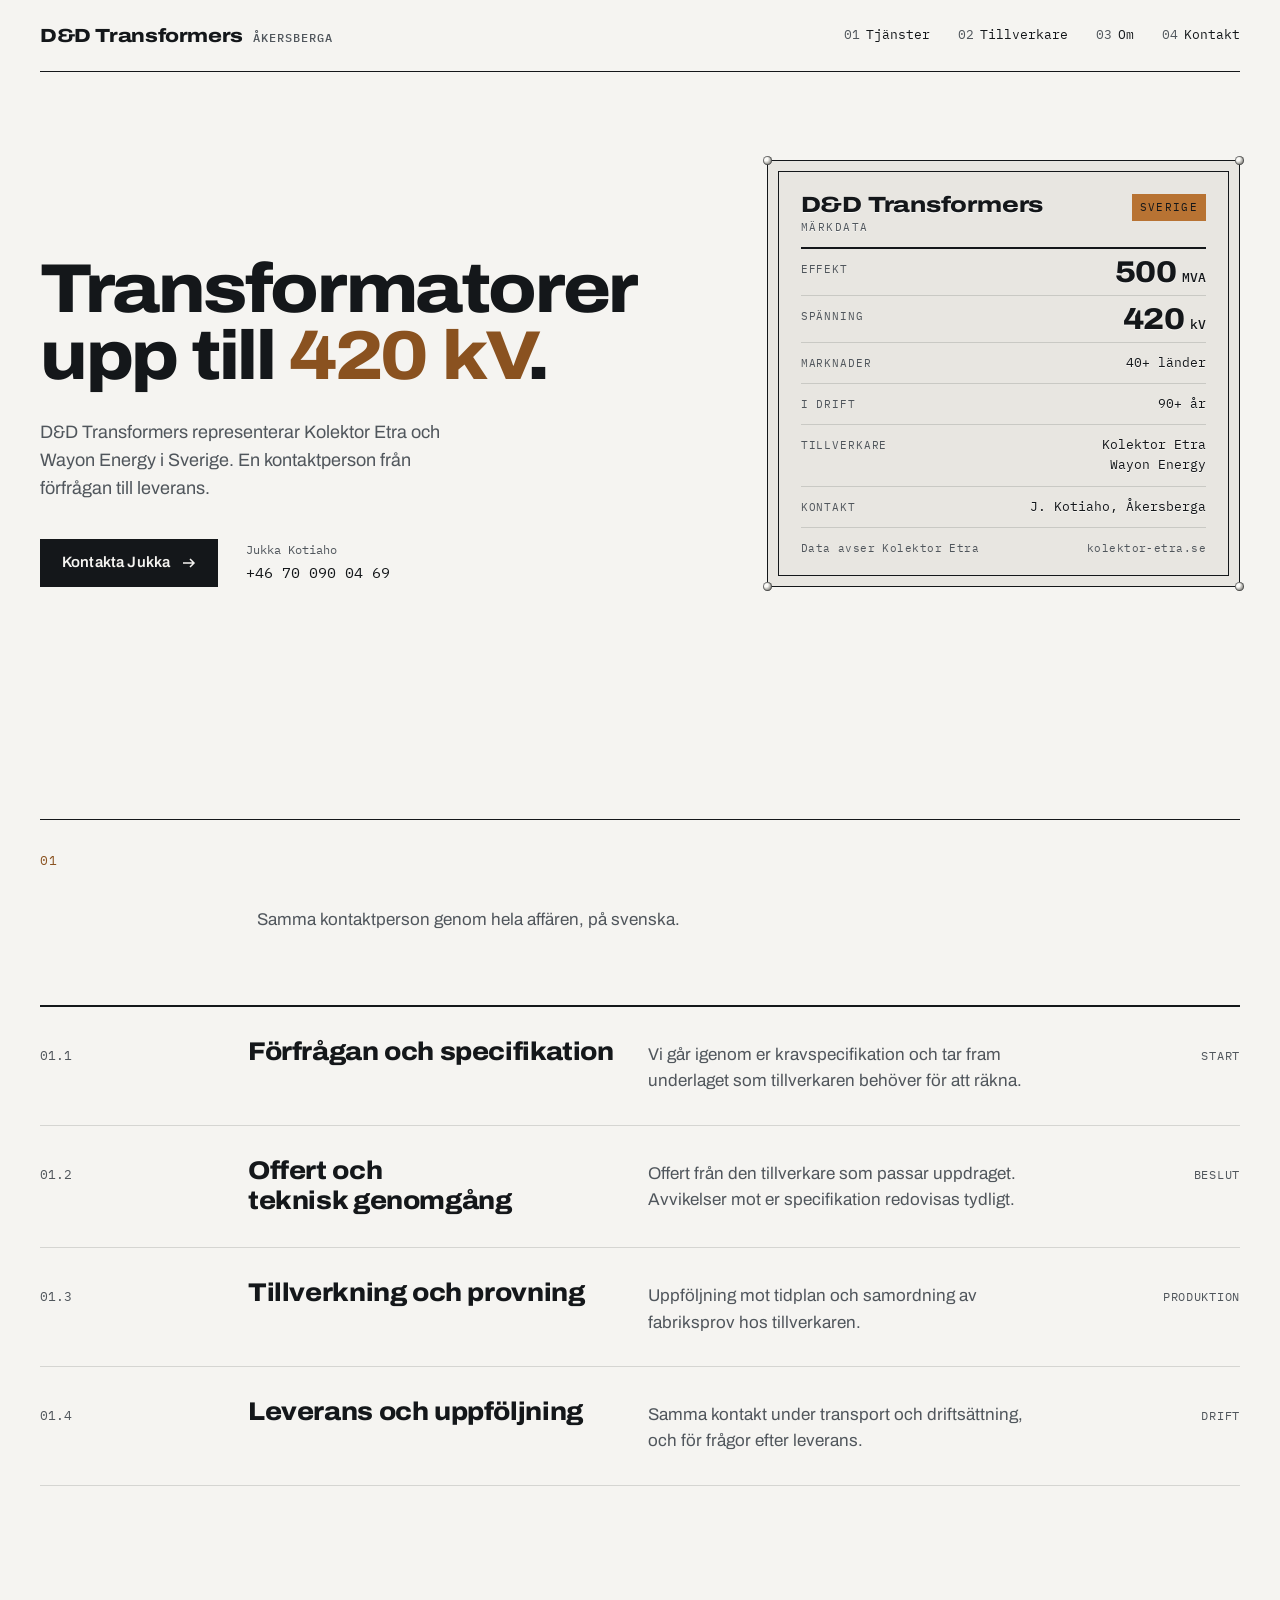
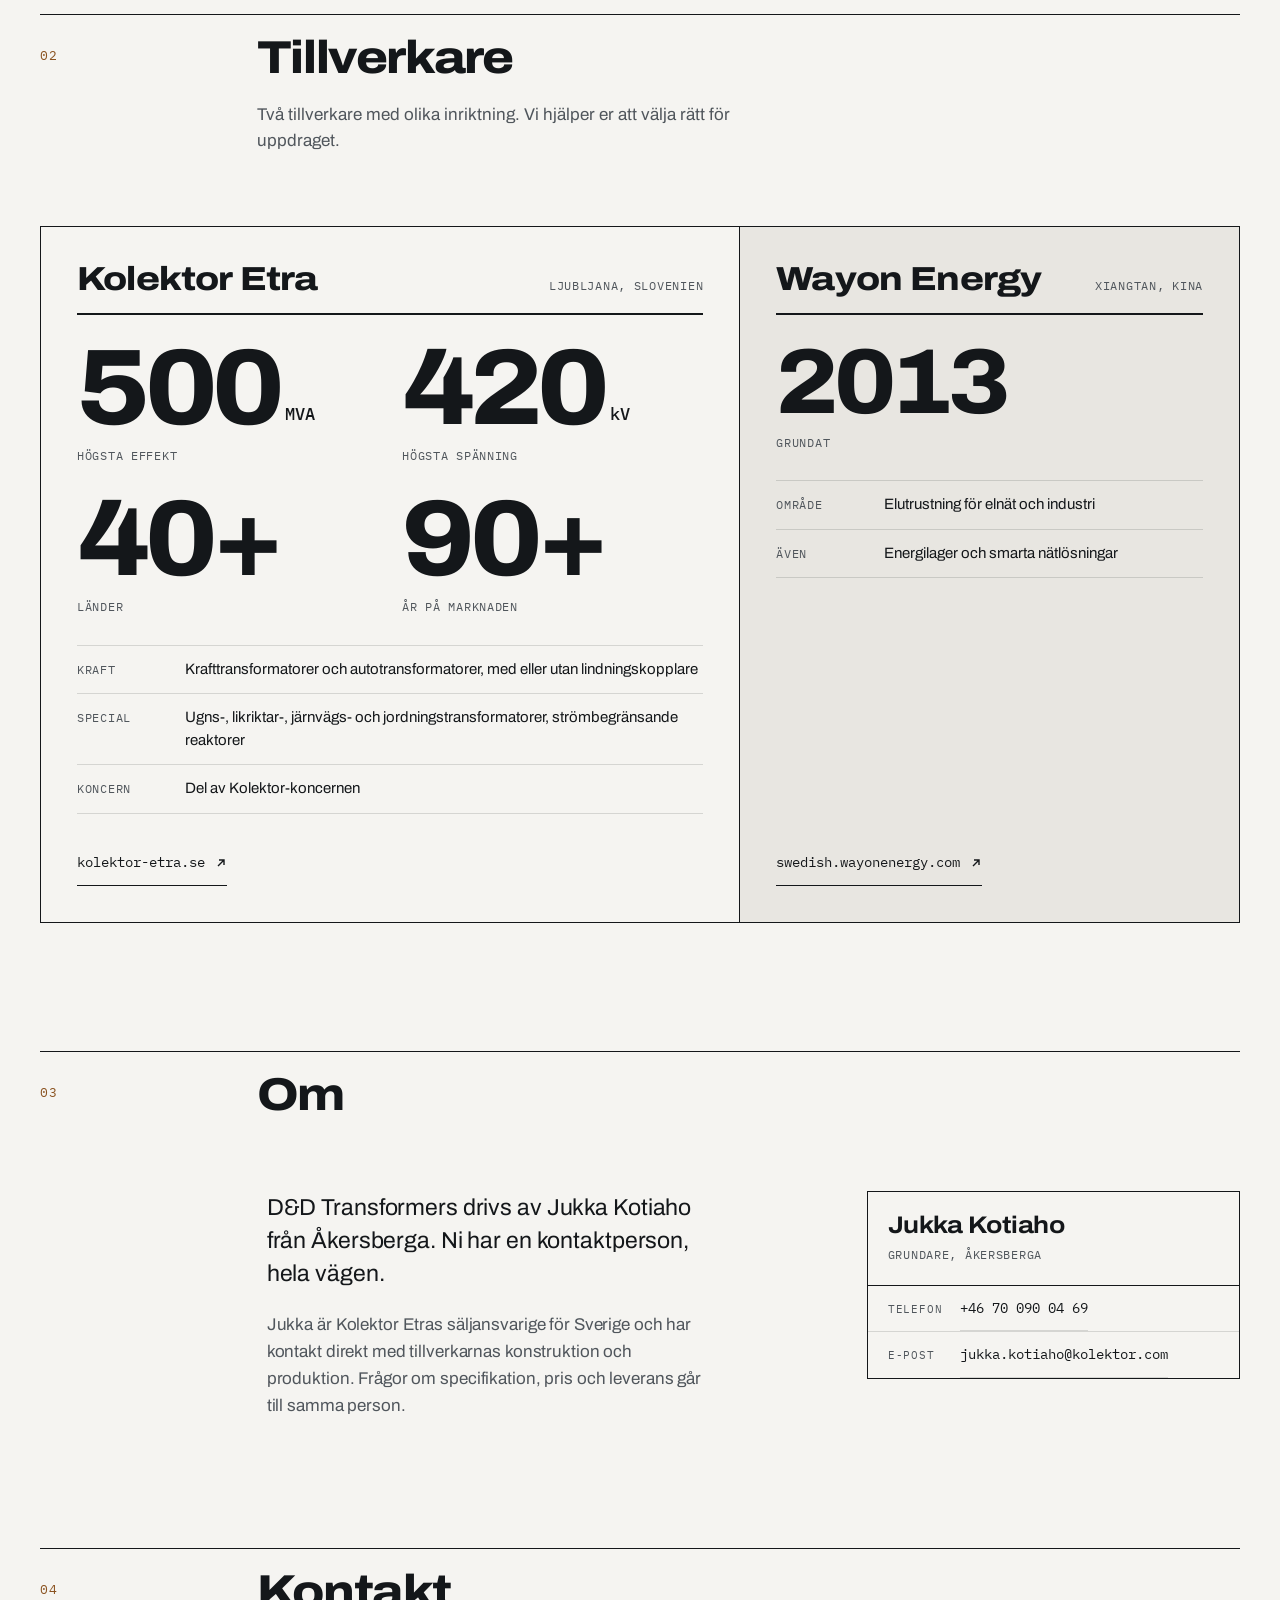
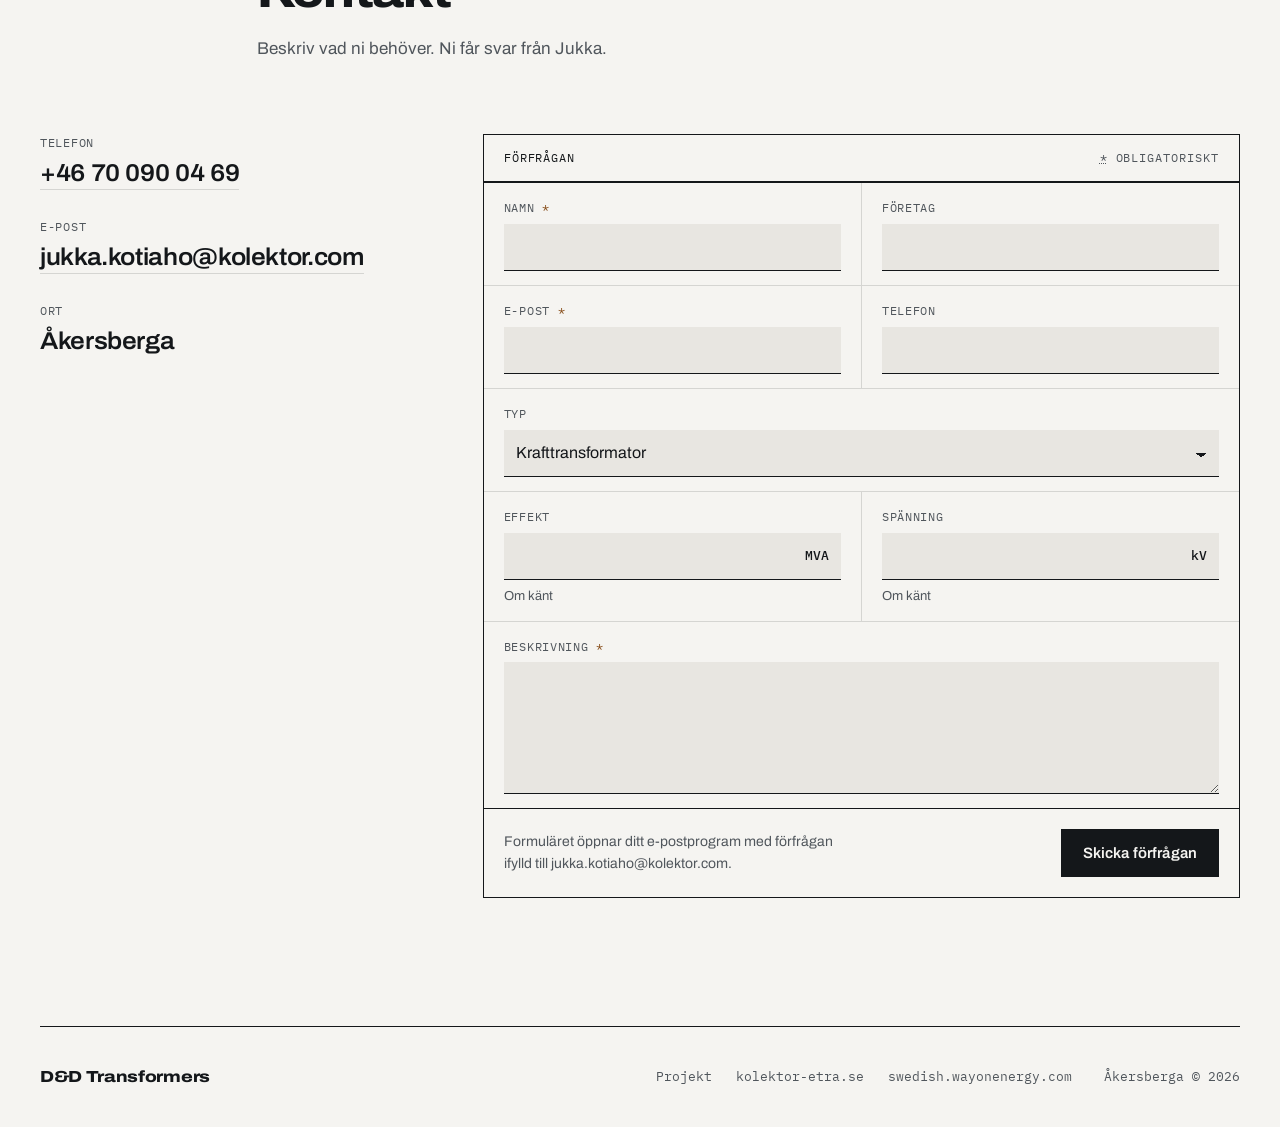
==== commit b09e1854: "Add files via upload" ====
--- a/index.html
+++ b/index.html
@@ -2,446 +2,471 @@
 <html lang="sv">
 <head>
 <meta charset="utf-8">
-<meta name="viewport" content="width=device-width,initial-scale=1,viewport-fit=cover">
-<title>D&amp;D Transformers — Transformatorer för kraft och industri</title>
-<meta name="description" content="D&amp;D Transformers arbetar med transformatorer, teknisk rådgivning och internationella leverantörsrelationer inom el- och energisektorn.">
-<meta name="robots" content="index,follow">
-
+<meta name="viewport" content="width=device-width, initial-scale=1, viewport-fit=cover">
+<meta name="theme-color" content="#F5F4F1">
+<meta name="color-scheme" content="light">
+<meta name="format-detection" content="telephone=no">
+<title>D&amp;D Transformers</title>
+<meta name="description" content="D&amp;D Transformers representerar Kolektor Etra och Wayon Energy i Sverige. Krafttransformatorer upp till 500 MVA och 420 kV. Kontakt: Jukka Kotiaho, Åkersberga.">
 <meta property="og:type" content="website">
 <meta property="og:title" content="D&amp;D Transformers">
-<meta property="og:description" content="Transformatorer, teknisk rådgivning och internationella leverantörsrelationer.">
+<meta property="og:description" content="Krafttransformatorer upp till 420 kV. En kontaktperson från förfrågan till leverans.">
 <meta property="og:locale" content="sv_SE">
-<meta name="twitter:card" content="summary_large_image">
-
-<meta name="theme-color" content="#08110e">
-<meta name="color-scheme" content="dark">
-
-<link rel="icon" href="assets/favicon.svg" type="image/svg+xml">
-
+<link rel="icon" href="data:image/svg+xml,%3Csvg xmlns='http://www.w3.org/2000/svg' viewBox='0 0 32 32'%3E%3Crect width='32' height='32' fill='%2314171A'/%3E%3Crect x='3' y='3' width='26' height='26' fill='none' stroke='%23B87333' stroke-width='2'/%3E%3Ctext x='16' y='21' font-family='Arial' font-weight='700' font-size='11' fill='%23F5F4F1' text-anchor='middle'%3ED%26amp;D%3C/text%3E%3C/svg%3E">
+<script>if(!matchMedia("(prefers-reduced-motion: reduce)").matches){document.documentElement.classList.add("js-motion")}</script>
 <link rel="preconnect" href="https://fonts.googleapis.com">
 <link rel="preconnect" href="https://fonts.gstatic.com" crossorigin>
-<link rel="stylesheet" href="https://fonts.googleapis.com/css2?family=DM+Mono:wght@400;500&family=Instrument+Serif:ital@0;1&family=Manrope:wght@300;400;500;600;700&display=swap">
-
-<link rel="stylesheet" href="styles.css">
-
-<script type="application/ld+json">
-{
-  "@context": "https://schema.org",
-  "@type": "LocalBusiness",
-  "name": "D&D Transformers",
-  "description": "Transformatorer, teknisk rådgivning och internationella leverantörsrelationer inom el- och energisektorn.",
-  "email": "jukka.kotiaho@kolektor.com",
-  "telephone": "+46700900469",
-  "address": {
-    "@type": "PostalAddress",
-    "addressLocality": "Åkersberga",
-    "addressCountry": "SE"
-  },
-  "founder": { "@type": "Person", "name": "Jukka Kotiaho" }
+<link rel="stylesheet" href="https://fonts.googleapis.com/css2?family=Archivo:wdth,wght@100..125,400..800&family=IBM+Plex+Mono:wght@400;500&display=swap">
+<style>
+/* Layout: 12-kolumnsgrid, max 1320px. Varje sektion en egen layoutfamilj: split med objekt, tabellrader, asymmetriskt datablad, textkolumn, blankett. */
+:root{
+  color-scheme: light;
+  --paper:#F5F4F1;
+  --steel:#E8E6E1;
+  --ink:#14171A;
+  --ink-hover:#2A2F34;
+  --graphite:#50565C;
+  --line:rgba(20,23,26,.14);
+  --copper:#B87333;
+  --copper-deep:#8A5220;
+  --f-display:"Archivo", "Helvetica Neue", Arial, sans-serif;
+  --f-mono:"IBM Plex Mono", ui-monospace, "SFMono-Regular", Menlo, Consolas, monospace;
+  --ease:cubic-bezier(.23,1,.32,1);
+  --gutter:16px;
+  --section:clamp(64px,10vw,136px);
 }
-</script>
+@media (min-width:768px){:root{--gutter:40px}}
+
+*,*::before,*::after{box-sizing:border-box}
+html{-webkit-tap-highlight-color:transparent;-webkit-text-size-adjust:100%;text-size-adjust:100%;scroll-behavior:smooth;scroll-padding-top:24px}
+@media (prefers-reduced-motion:reduce){html{scroll-behavior:auto}}
+body{margin:0;background:var(--paper);color:var(--ink);font-family:var(--f-display);font-size:17px;line-height:1.55;-webkit-font-smoothing:antialiased;text-rendering:optimizeLegibility}
+img{max-width:100%;display:block}
+a{color:inherit}
+p{margin:0}
+h1,h2,h3{margin:0;font-weight:800;text-wrap:balance}
+a,button,input,select,textarea,label{touch-action:manipulation}
+:focus-visible{outline:2px solid var(--copper);outline-offset:3px}
+::selection{background:var(--copper);color:var(--ink)}
+
+.wrap{max-width:1320px;margin:0 auto;padding-inline:max(var(--gutter),env(safe-area-inset-left,0px)) max(var(--gutter),env(safe-area-inset-right,0px))}
+.mono{font-family:var(--f-mono)}
+.num{font-variant-numeric:tabular-nums}
+
+.skip{position:absolute;left:var(--gutter);top:-100px;background:var(--ink);color:var(--paper);padding:12px 16px;font-family:var(--f-mono);font-size:14px;z-index:10;text-decoration:none}
+.skip:focus{top:calc(12px + env(safe-area-inset-top,0px))}
+
+/* ---------- Nav ---------- */
+.nav{display:flex;align-items:center;justify-content:space-between;gap:24px;min-height:72px;padding-top:env(safe-area-inset-top,0px);border-bottom:1px solid var(--ink)}
+.brand{padding-block:8px;font-weight:800;font-stretch:118%;letter-spacing:-.02em;font-size:19px;text-decoration:none;display:flex;align-items:baseline;gap:10px;white-space:nowrap}
+.brand span{font-family:var(--f-mono);font-weight:500;font-size:12px;letter-spacing:.08em;text-transform:uppercase;color:var(--graphite)}
+.nav-links{display:none;gap:28px;font-family:var(--f-mono);font-size:13px;margin:0;padding:0;list-style:none}
+.nav-links a{position:relative;text-decoration:none;display:inline-flex;align-items:center;min-height:44px}
+.nav-links a::after{content:"";position:absolute;left:0;right:0;bottom:8px;height:1px;background:var(--copper);transform:scaleX(0);transform-origin:right;transition:transform .16s var(--ease)}
+.nav-links a b{font-weight:400;color:var(--graphite);margin-right:6px}
+.nav-call{font-family:var(--f-mono);font-size:13px;text-decoration:none;white-space:nowrap;display:inline-flex;align-items:center;min-height:44px}
+@media (min-width:960px){.nav-links{display:flex}.nav-call{display:none}}
+@media (max-width:519px){.brand span{display:none}.nav{gap:12px}}
+@media (hover:hover) and (pointer:fine){.nav-links a:hover::after{transform:scaleX(1);transform-origin:left;transition-duration:.22s}}
+
+/* ---------- Hero ---------- */
+.hero{display:grid;gap:48px;padding-block:56px 72px}
+@media (min-width:1024px){.hero{grid-template-columns:minmax(0,7fr) minmax(0,5fr);gap:64px;align-items:end;padding-block:88px 104px}}
+.hero h1{font-size:clamp(38px,5.4vw,78px);font-stretch:112%;letter-spacing:-.035em;line-height:.98;max-width:13ch;hyphens:manual}
+.hero h1 em{font-style:normal;color:var(--copper-deep)}
+.hero-sub{font-size:18px;color:var(--graphite);max-width:44ch;margin:28px 0 36px}
+.cta-row{display:flex;flex-wrap:wrap;align-items:center;gap:16px 28px}
+.btn{display:inline-flex;align-items:center;justify-content:center;gap:12px;height:48px;padding:0 22px;background:var(--ink);color:var(--paper);text-decoration:none;border:0;border-radius:0;font:600 15px/1 var(--f-display);letter-spacing:.01em;cursor:pointer;-webkit-user-select:none;user-select:none;transition:background-color .2s var(--ease),transform .12s var(--ease)}
+.btn svg{width:14px;height:14px;flex:none}
+.btn:active{transform:translateY(1px)}
+@media (hover:hover) and (pointer:fine){.btn:hover{background:var(--ink-hover)}}
+.tel{font-family:var(--f-mono);font-size:15px;text-decoration:none;display:inline-flex;flex-direction:column;justify-content:center;min-height:48px}
+.tel small{display:block;font-size:12px;color:var(--graphite);margin-bottom:2px}
+
+/* Märkplåt */
+.plate{position:relative;background:var(--steel);border:1px solid var(--ink);padding:10px;max-width:560px}
+@media (min-width:1024px){.plate{max-width:none}}
+.plate-in{position:relative;border:1px solid var(--ink);padding:22px 22px 18px}
+.plate::before,.plate::after,.plate-in::before,.plate-in::after{content:"";position:absolute;width:9px;height:9px;border-radius:50%;background:radial-gradient(circle at 35% 35%,#FBFAF7 0 22%,#9A9994 60%,#6B6A66 100%);box-shadow:inset 0 0 0 1px rgba(20,23,26,.55)}
+.plate::before{top:-5px;left:-5px}.plate::after{top:-5px;right:-5px}
+.plate-in::before{bottom:-16px;left:-16px}.plate-in::after{bottom:-16px;right:-16px}
+.plate-head{display:flex;justify-content:space-between;align-items:flex-start;gap:12px;padding-bottom:14px;border-bottom:2px solid var(--ink)}
+.plate-name{font-weight:800;font-stretch:122%;font-size:22px;letter-spacing:-.01em;line-height:1;text-shadow:0 1px 0 rgba(255,255,255,.7)}
+.plate-name span{display:block;font-family:var(--f-mono);font-weight:400;font-size:11px;letter-spacing:.14em;margin-top:6px;color:var(--graphite)}
+.plate-tag{font-family:var(--f-mono);font-size:11px;letter-spacing:.12em;padding:5px 8px;background:var(--copper);color:var(--ink);white-space:nowrap}
+.plate dl{margin:0;display:grid;grid-template-columns:minmax(0,11ch) minmax(0,1fr);font-family:var(--f-mono);font-size:13px}
+.plate dt,.plate dd{margin:0;padding:10px 0;border-bottom:1px solid var(--line)}
+.plate dt{color:var(--graphite);text-transform:uppercase;letter-spacing:.08em;font-size:11px;padding-top:12px}
+.plate dd{text-align:right;font-variant-numeric:tabular-nums;text-shadow:0 1px 0 rgba(255,255,255,.6)}
+.plate dd.big{font-family:var(--f-display);font-weight:800;font-stretch:112%;font-size:30px;letter-spacing:-.02em;line-height:1;padding:8px 0}
+.plate dd.big small{font-family:var(--f-mono);font-weight:500;font-size:13px;letter-spacing:0;margin-left:6px}
+.plate-foot{display:flex;flex-wrap:wrap;justify-content:space-between;gap:4px 12px;padding-top:12px;font-family:var(--f-mono);font-size:11px;color:var(--graphite);letter-spacing:.04em}
+
+/* ---------- Sektionshuvud ---------- */
+.section{padding-block:var(--section)}
+.section + .section{padding-top:0}
+.sec-head{display:grid;grid-template-columns:auto minmax(0,1fr);gap:8px 20px;align-items:start;border-top:1px solid var(--ink);padding-top:20px;margin-bottom:clamp(40px,6vw,72px)}
+.sec-idx{font-family:var(--f-mono);font-size:13px;color:var(--copper-deep);letter-spacing:.04em;align-self:start;padding-top:.9em}
+.sec-head h2{font-size:clamp(30px,3.6vw,52px);font-stretch:112%;letter-spacing:-.03em;line-height:1.02;max-width:20ch}
+.sec-lede{grid-column:2;color:var(--graphite);max-width:52ch;margin-top:12px}
+@media (min-width:768px){.sec-head{grid-template-columns:minmax(0,2fr) minmax(0,10fr)}}
+
+/* ---------- 01 Tjänster: tabellrader ---------- */
+.rows{list-style:none;margin:0;padding:0;border-top:2px solid var(--ink)}
+.row{position:relative;display:grid;grid-template-columns:3.2em minmax(0,1fr);gap:6px 16px;padding:24px 0;border-bottom:1px solid var(--line)}
+.row::after{content:"";position:absolute;left:0;right:0;bottom:-1px;height:2px;background:var(--copper);transform:scaleX(0);transform-origin:left;transition:transform .16s var(--ease)}
+.row-idx{font-family:var(--f-mono);font-size:13px;color:var(--graphite);padding-top:6px}
+.row h3{font-size:clamp(21px,2vw,26px);font-stretch:108%;letter-spacing:-.015em;line-height:1.2}
+.row p{grid-column:2;color:var(--graphite);max-width:56ch}
+.row-meta{grid-column:2;font-family:var(--f-mono);font-size:12px;letter-spacing:.06em;text-transform:uppercase;color:var(--graphite)}
+@media (min-width:900px){
+  .row{grid-template-columns:minmax(0,2fr) minmax(0,4fr) minmax(0,4fr) minmax(0,2fr);align-items:baseline;padding:30px 0}
+  .row p,.row-meta{grid-column:auto}
+  .row-meta{text-align:right}
+}
+@media (hover:hover) and (pointer:fine){.row:hover::after{transform:scaleX(1);transition-duration:.24s}}
+
+/* ---------- 02 Tillverkare: datablad ---------- */
+.sheets{display:grid;gap:1px;background:var(--ink);border:1px solid var(--ink)}
+@media (min-width:1024px){.sheets{grid-template-columns:minmax(0,7fr) minmax(0,5fr)}}
+.sheet{background:var(--paper);padding:clamp(20px,3vw,36px);display:flex;flex-direction:column;gap:28px;min-width:0}
+.sheet-alt{background:var(--steel)}
+.sheet-head{display:flex;justify-content:space-between;align-items:baseline;gap:16px;flex-wrap:wrap;padding-bottom:16px;border-bottom:2px solid var(--ink)}
+.sheet-head h3{font-size:clamp(26px,2.6vw,36px);font-stretch:116%;letter-spacing:-.025em;line-height:1}
+.sheet-head span{font-family:var(--f-mono);font-size:12px;letter-spacing:.06em;text-transform:uppercase;color:var(--graphite)}
+.figs{display:grid;grid-template-columns:repeat(2,minmax(0,1fr));gap:28px 24px;margin:0}
+.fig{margin:0;min-width:0;display:flex;flex-direction:column-reverse}
+.fig dd{margin:0;font-weight:800;font-stretch:108%;font-size:clamp(56px,8.4vw,132px);letter-spacing:-.05em;line-height:.86;font-variant-numeric:tabular-nums;white-space:nowrap}
+.fig dd small{font-family:var(--f-mono);font-weight:500;font-size:clamp(14px,1.3vw,18px);letter-spacing:0;margin-left:.3em;vertical-align:.2em}
+.fig dt{font-family:var(--f-mono);font-size:12px;letter-spacing:.06em;text-transform:uppercase;color:var(--graphite);margin-top:12px}
+.fig.solo dd{font-size:clamp(56px,7.2vw,112px)}
+.spec{margin:0;display:grid;grid-template-columns:minmax(0,12ch) minmax(0,1fr);font-size:15px;border-top:1px solid var(--line)}
+.spec dt,.spec dd{margin:0;padding:12px 0;border-bottom:1px solid var(--line)}
+.spec dt{font-family:var(--f-mono);font-size:12px;letter-spacing:.06em;text-transform:uppercase;color:var(--graphite);padding-top:15px}
+.sheet-link{margin-top:auto;display:inline-flex;align-items:center;gap:10px;font-family:var(--f-mono);font-size:14px;text-decoration:none;min-height:44px;border-bottom:1px solid var(--ink);align-self:flex-start}
+.sheet-link svg{width:12px;height:12px}
+.sheet-link,.card dd a,.direct-item a,.foot a{transition:color .15s ease,border-color .15s ease}
+@media (hover:hover) and (pointer:fine){.sheet-link:hover{color:var(--copper-deep);border-color:var(--copper)}}
+.sheet-note{font-family:var(--f-mono);font-size:12px;color:var(--graphite)}
+
+/* ---------- 03 Om ---------- */
+.about{display:grid;gap:40px}
+@media (min-width:1024px){.about{grid-template-columns:minmax(0,2fr) minmax(0,6fr) minmax(0,4fr);gap:40px}}
+.about-text{grid-column:1/-1;display:grid;gap:20px;font-size:clamp(20px,1.8vw,24px);line-height:1.45;letter-spacing:-.005em;max-width:34ch}
+@media (min-width:1024px){.about-text{grid-column:2}}
+.about-text p + p{font-size:17px;line-height:1.6;color:var(--graphite);max-width:52ch}
+.card{border:1px solid var(--ink);align-self:start}
+.card-top{padding:20px;border-bottom:1px solid var(--ink)}
+.card-top b{display:block;font-size:24px;font-stretch:112%;letter-spacing:-.02em;line-height:1.1}
+.card-top span{display:block;font-family:var(--f-mono);font-size:12px;letter-spacing:.06em;text-transform:uppercase;color:var(--graphite);margin-top:8px}
+.card dl{margin:0;display:grid;grid-template-columns:minmax(0,9ch) minmax(0,1fr);font-family:var(--f-mono);font-size:14px}
+.card dt,.card dd{margin:0;padding:12px 20px;border-bottom:1px solid var(--line)}
+.card dt{font-size:11px;letter-spacing:.08em;text-transform:uppercase;color:var(--graphite);padding-top:15px;padding-right:0}
+.card dd{overflow-wrap:anywhere}
+.card dd a{text-decoration:none;border-bottom:1px solid var(--line);display:inline-flex;align-items:center;min-height:44px;margin-block:-12px}
+.card dl > :nth-last-child(-n+2){border-bottom:0}
+@media (hover:hover) and (pointer:fine){.card dd a:hover{border-color:var(--copper)}}
+
+/* ---------- 04 Kontakt: spec-blankett ---------- */
+.contact{display:grid;gap:48px}
+@media (min-width:1024px){.contact{grid-template-columns:minmax(0,4fr) minmax(0,8fr);gap:64px}}
+.direct{display:grid;gap:28px;align-content:start}
+.direct-item span{display:block;font-family:var(--f-mono);font-size:12px;letter-spacing:.06em;text-transform:uppercase;color:var(--graphite);margin-bottom:6px}
+.direct-item a,.direct-item p{font-size:clamp(20px,1.9vw,26px);font-stretch:106%;font-weight:600;letter-spacing:-.015em;text-decoration:none;overflow-wrap:anywhere;line-height:1.25}
+.direct-item a{border-bottom:1px solid var(--line);display:inline-block;padding-top:18px;margin-top:-18px}
+@media (hover:hover) and (pointer:fine){.direct-item a:hover{border-color:var(--copper)}}
+.form{border:1px solid var(--ink);background:var(--paper)}
+.form-head{display:flex;justify-content:space-between;gap:12px;flex-wrap:wrap;padding:14px 20px;border-bottom:2px solid var(--ink);font-family:var(--f-mono);font-size:12px;letter-spacing:.08em;text-transform:uppercase}
+.form-head span:last-child{color:var(--graphite)}
+.fields{display:grid;grid-template-columns:minmax(0,1fr);gap:1px;background:var(--line)}
+@media (min-width:640px){.fields{grid-template-columns:repeat(2,minmax(0,1fr))}.f-wide{grid-column:1/-1}}
+.f{background:var(--paper);padding:16px 20px 14px;display:flex;flex-direction:column;gap:6px;min-width:0}
+.f label{font-family:var(--f-mono);font-size:12px;letter-spacing:.06em;text-transform:uppercase;color:var(--graphite)}
+.f label abbr{text-decoration:none;color:var(--copper-deep)}
+.f input,.f select,.f textarea{width:100%;font:400 16px/1.4 var(--f-display);color:var(--ink);background:var(--steel);border:0;border-bottom:1px solid var(--ink);border-radius:0;padding:12px;-webkit-appearance:none;appearance:none}
+.f select{background-image:linear-gradient(45deg,transparent 50%,var(--ink) 50%),linear-gradient(135deg,var(--ink) 50%,transparent 50%);background-position:calc(100% - 18px) 55%,calc(100% - 13px) 55%;background-size:5px 5px;background-repeat:no-repeat;padding-right:36px}
+.f textarea{min-height:132px;resize:vertical}
+.f input:focus-visible,.f select:focus-visible,.f textarea:focus-visible{outline:2px solid var(--copper);outline-offset:0}
+.f .unit{display:flex;align-items:stretch}
+.f .unit input{flex:1;min-width:0}
+.f .unit b{display:flex;align-items:center;padding:0 12px;font-family:var(--f-mono);font-weight:500;font-size:13px;background:var(--steel);border-bottom:1px solid var(--ink)}
+.f .help{font-size:13px;color:var(--graphite)}
+.f .err{font-size:13px;color:var(--copper-deep);font-weight:600}
+.f[data-invalid] input,.f[data-invalid] textarea{border-bottom:2px solid var(--copper-deep)}
+.form-foot{display:flex;flex-wrap:wrap;align-items:center;justify-content:space-between;gap:16px;padding:20px;border-top:1px solid var(--ink)}
+.form-foot p{font-size:14px;color:var(--graphite);max-width:44ch}
+.status{padding:0 20px 20px;font-size:15px}
+.status:empty{display:none}
+
+/* ---------- Footer ---------- */
+.foot{border-top:1px solid var(--ink);padding-block:28px calc(28px + env(safe-area-inset-bottom,0px));display:grid;gap:16px;font-family:var(--f-mono);font-size:13px;color:var(--graphite)}
+@media (min-width:900px){.foot{grid-template-columns:minmax(0,1fr) auto auto;align-items:center;gap:32px}}
+.foot b{font-family:var(--f-display);font-weight:800;font-stretch:118%;font-size:16px;letter-spacing:-.02em;color:var(--ink)}
+.foot ul{list-style:none;margin:0;padding:0;display:flex;flex-wrap:wrap;gap:8px 24px}
+.foot a{text-decoration:none;display:inline-flex;align-items:center;min-height:44px}
+@media (hover:hover) and (pointer:fine){.foot a:hover{color:var(--ink)}}
+
+/* ---------- Motion: signaturgrepp = line-mask reveal på rubriker ---------- */
+.line{display:block;padding-bottom:.1em;margin-bottom:-.1em;clip-path:inset(-.5em -1em 0 -1em)}
+.line>span{display:block}
+.js-motion .reveal .line>span{transform:translateY(108%);transition:transform .72s var(--ease);transition-delay:calc(var(--i,0) * 90ms)}
+.js-motion .reveal.is-in .line>span{transform:none}
+@media (prefers-reduced-motion:reduce){
+  .row::after,.nav-links a::after,.btn{transition-property:background-color,color!important}
+  .btn:active{transform:none}
+  .js-motion .reveal .line>span{transform:none;transition:none}
+}
+</style>
 </head>
 <body>
-
-<a class="skip" href="#main">Hoppa till innehåll</a>
-
-<header class="site-header" id="siteHeader">
-  <a href="#top" class="brand launch-logo" aria-label="D&amp;D Transformers, till toppen"><img src="assets/dd-logo-white.png" alt="D&amp;D Transformers"></a>
-
-  <nav class="primary-nav" aria-label="Huvudnavigation">
-    <a href="#solutions" data-nav>Lösningar</a>
-    <a href="#network" data-nav>Nätverk</a>
-    <a href="#about" data-nav>Om D&amp;D</a>
-  </nav>
-
-  <div class="header-actions">
-    <a class="header-contact" href="#contact">Kontakt <span aria-hidden="true">↗</span></a>
-    <button class="menu-btn" id="menu" type="button" aria-expanded="false" aria-controls="panel" aria-label="Öppna meny">
-      <span class="menu-label">Meny</span>
-      <span class="menu-icon" aria-hidden="true"><i></i><i></i></span>
-    </button>
-  </div>
-</header>
-
-<main id="main">
-
-  <!-- ===================== HERO ===================== -->
-  <section class="hero" id="top" aria-labelledby="hero-title">
-    <div class="hero-bg" aria-hidden="true">
-      <div class="hero-grid"></div>
-      <div class="hero-glow"></div>
-    </div>
-
-    <div class="hero-corners" aria-hidden="true">
-      <span></span><span></span><span></span><span></span>
-    </div>
-
-    <div class="hero-visual" aria-hidden="true">
-      <svg class="transformer-art" viewBox="0 0 320 460" xmlns="http://www.w3.org/2000/svg"
-           fill="none" stroke="currentColor" stroke-width="1.1" stroke-linecap="square">
-        <g class="art-bushings">
-          <line x1="70"  y1="0" x2="70"  y2="95"/>
-          <line x1="160" y1="0" x2="160" y2="95"/>
-          <line x1="250" y1="0" x2="250" y2="95"/>
-          <circle cx="70"  cy="20" r="5"/>
-          <circle cx="160" cy="20" r="5"/>
-          <circle cx="250" cy="20" r="5"/>
-          <path d="M 60 40 L 80 40 M 60 55 L 80 55 M 60 70 L 80 70"/>
-          <path d="M 150 40 L 170 40 M 150 55 L 170 55 M 150 70 L 170 70"/>
-          <path d="M 240 40 L 260 40 M 240 55 L 260 55 M 240 70 L 260 70"/>
-        </g>
-        <g class="art-tank">
-          <path d="M 40 95 L 280 95 L 280 385 L 40 385 Z"/>
-          <line x1="30" y1="95"  x2="290" y2="95"/>
-          <line x1="30" y1="385" x2="290" y2="385"/>
-        </g>
-        <g class="art-fins">
-          <line x1="60"  y1="115" x2="60"  y2="365"/>
-          <line x1="80"  y1="115" x2="80"  y2="365"/>
-          <line x1="100" y1="115" x2="100" y2="365"/>
-          <line x1="120" y1="115" x2="120" y2="365"/>
-          <line x1="140" y1="115" x2="140" y2="365"/>
-          <line x1="160" y1="115" x2="160" y2="365"/>
-          <line x1="180" y1="115" x2="180" y2="365"/>
-          <line x1="200" y1="115" x2="200" y2="365"/>
-          <line x1="220" y1="115" x2="220" y2="365"/>
-          <line x1="240" y1="115" x2="240" y2="365"/>
-          <line x1="260" y1="115" x2="260" y2="365"/>
-        </g>
-        <g class="art-base">
-          <rect x="20" y="385" width="280" height="14"/>
-          <rect x="5"  y="405" width="310" height="10"/>
-        </g>
-      </svg>
-
-      <div class="hero-visual-meta">
-        <span>FIG. 01</span>
-        <span>POWER · ENGINEERING</span>
-      </div>
-    </div>
-
-    <div class="hero-content">
-      <div class="hero-eyebrow" data-hero="1">
-        <span class="eyebrow-dot" aria-hidden="true"></span>
-        <span>Åkersberga · Sverige</span>
-      </div>
-
-      <h1 class="hero-title" id="hero-title">
-        <span class="line"><span data-hero="2">Transformatorer</span></span>
-        <span class="line"><span data-hero="3"><em>för kraft</em> &amp; industri.</span></span>
-      </h1>
-
-      <div class="hero-foot">
-        <p data-hero="4">D&amp;D Transformers arbetar med transformatorer, teknisk rådgivning och internationella leverantörsrelationer inom el- och energisektorn.</p>
-        <div class="hero-actions" data-hero="5">
-          <a href="#solutions" class="btn btn-primary">
-            <span>Våra lösningar</span>
-            <span class="btn-arrow" aria-hidden="true">↓</span>
-          </a>
-          <a href="#contact" class="btn btn-ghost">
-            <span>Kontakta D&amp;D</span>
-            <span class="btn-arrow" aria-hidden="true">↗</span>
-          </a>
+<a class="skip" href="#innehall">Hoppa till innehållet</a>
+
+<div class="wrap">
+  <header class="nav">
+    <a class="brand" href="#top" id="top">D&amp;D Transformers <span>Åkersberga</span></a>
+    <nav aria-label="Huvudmeny">
+      <ul class="nav-links">
+        <li><a href="#tjanster"><b>01</b>Tjänster</a></li>
+        <li><a href="#tillverkare"><b>02</b>Tillverkare</a></li>
+        <li><a href="#om"><b>03</b>Om</a></li>
+        <li><a href="#kontakt"><b>04</b>Kontakt</a></li>
+      </ul>
+    </nav>
+    <a class="nav-call" href="tel:+46700900469">+46 70 090 04 69</a>
+  </header>
+
+  <main id="innehall">
+    <section class="hero" aria-labelledby="hero-title">
+      <div>
+        <h1 id="hero-title" class="reveal"><span class="line"><span style="--i:0">Trans&shy;formatorer</span></span><span class="line"><span style="--i:1">upp till <em>420&nbsp;kV</em>.</span></span></h1>
+        <p class="hero-sub">D&amp;D Transformers representerar Kolektor Etra och Wayon Energy i Sverige. En kontaktperson från förfrågan till leverans.</p>
+        <div class="cta-row">
+          <a class="btn" href="#kontakt">Kontakta Jukka <svg viewBox="0 0 14 14" fill="none" aria-hidden="true"><path d="M1 7h11M8 3l4 4-4 4" stroke="currentColor" stroke-width="1.5"/></svg></a>
+          <a class="tel" href="tel:+46700900469"><small>Jukka Kotiaho</small>+46 70 090 04 69</a>
         </div>
       </div>
-    </div>
-
-    <div class="hero-footline" aria-hidden="true">
-      <span class="footline-scroll"><i></i>Scroll</span>
-      <span class="footline-meta">59.48°N / 18.29°E</span>
-      <span class="footline-meta">D&amp;D · Rev. 01</span>
-    </div>
-  </section>
-
-  <!-- ===================== TICKER ===================== -->
-  <section class="ticker" aria-hidden="true">
-    <div class="ticker-track">
-      <div class="ticker-group">
-        <span>Power Transformers</span><i>◆</i>
-        <span>Engineering</span><i>◆</i>
-        <span>Technical Advisory</span><i>◆</i>
-        <span>International Sourcing</span><i>◆</i>
-        <span>Specification</span><i>◆</i>
-        <span>Energy Infrastructure</span><i>◆</i>
-      </div>
-      <div class="ticker-group" aria-hidden="true">
-        <span>Power Transformers</span><i>◆</i>
-        <span>Engineering</span><i>◆</i>
-        <span>Technical Advisory</span><i>◆</i>
-        <span>International Sourcing</span><i>◆</i>
-        <span>Specification</span><i>◆</i>
-        <span>Energy Infrastructure</span><i>◆</i>
-      </div>
-    </div>
-  </section>
-
-  <!-- ===================== INTRO ===================== -->
-  <section class="intro" id="intro">
-    <div class="section-head">
-      <div class="section-head-row">
-        <span class="label">01 — Verksamhet</span>
-        <span class="label">D&amp;D Transformers</span>
-      </div>
-    </div>
-
-    <div class="intro-body">
-      <h2 class="intro-title reveal-mask">
-        <span class="line"><span>Teknisk kompetens</span></span>
-        <span class="line"><span><em>med internationell</em></span></span>
-        <span class="line"><span>räckvidd.</span></span>
-      </h2>
-
-      <div class="intro-cols">
-        <p class="reveal">D&amp;D Transformers hjälper kunder att hitta och genomföra rätt transformatorlösning för projekt inom kraft, industri och energiinfrastruktur.</p>
-        <p class="muted reveal">Fokus ligger på teknisk förståelse, rätt specifikation och nära kontakt med internationella tillverkare.</p>
-      </div>
-    </div>
-  </section>
-
-  <!-- ===================== SOLUTIONS ===================== -->
-  <section class="solutions" id="solutions">
-    <div class="section-head">
-      <div class="section-head-row">
-        <span class="label">02 — Lösningar</span>
-        <span class="label">04 · Produktområden</span>
-      </div>
-    </div>
-
-    <div class="solutions-intro">
-      <h2 class="solutions-title reveal-mask">
-        <span class="line"><span>Vad vi</span></span>
-        <span class="line"><span><em>erbjuder.</em></span></span>
-      </h2>
-      <p class="solutions-lede reveal">Från teknisk specifikation till rätt leverantör och leverans.</p>
-    </div>
-
-    <div class="solutions-list">
-
-      <article class="solution solution-a reveal">
-        <div class="solution-media">
-          <div class="solution-media-frame">
-            <img src="images/krafttransformator.jpg" alt="Krafttransformator" loading="lazy" width="1400" height="1050" decoding="async">
+      <aside class="plate" aria-label="Märkdata">
+        <div class="plate-in">
+          <div class="plate-head">
+            <div class="plate-name">D&amp;D Transformers<span>MÄRKDATA</span></div>
+            <div class="plate-tag">SVERIGE</div>
           </div>
-          <span class="solution-media-index">01</span>
+          <dl>
+            <dt>Effekt</dt><dd class="big">500<small>MVA</small></dd>
+            <dt>Spänning</dt><dd class="big">420<small>kV</small></dd>
+            <dt>Marknader</dt><dd>40+ länder</dd>
+            <dt>I drift</dt><dd>90+ år</dd>
+            <dt>Tillverkare</dt><dd>Kolektor Etra<br>Wayon Energy</dd>
+            <dt>Kontakt</dt><dd>J. Kotiaho, Åkersberga</dd>
+          </dl>
+          <div class="plate-foot"><span>Data avser Kolektor Etra</span><span>kolektor-etra.se</span></div>
         </div>
-        <div class="solution-body">
-          <span class="solution-kicker">Kraftöverföring · Nätinfrastruktur</span>
-          <h3>Krafttransformatorer</h3>
-          <p>Transformatorer för kraftöverföring, nätinfrastruktur och större energisystem.</p>
+      </aside>
+    </section>
+
+    <section class="section" id="tjanster" aria-labelledby="t-title">
+      <div class="sec-head">
+        <span class="sec-idx">01</span>
+        <h2 id="t-title" class="reveal"><span class="line"><span>Tjänster</span></span></h2>
+        <p class="sec-lede">Samma kontaktperson genom hela affären, på svenska.</p>
+      </div>
+      <ol class="rows">
+        <li class="row">
+          <span class="row-idx">01.1</span>
+          <h3>Förfrågan och specifikation</h3>
+          <p>Vi går igenom er kravspecifikation och tar fram underlaget som tillverkaren behöver för att räkna.</p>
+          <span class="row-meta">Start</span>
+        </li>
+        <li class="row">
+          <span class="row-idx">01.2</span>
+          <h3>Offert och teknisk genomgång</h3>
+          <p>Offert från den tillverkare som passar uppdraget. Avvikelser mot er specifikation redovisas tydligt.</p>
+          <span class="row-meta">Beslut</span>
+        </li>
+        <li class="row">
+          <span class="row-idx">01.3</span>
+          <h3>Tillverkning och provning</h3>
+          <p>Uppföljning mot tidplan och samordning av fabriksprov hos tillverkaren.</p>
+          <span class="row-meta">Produktion</span>
+        </li>
+        <li class="row">
+          <span class="row-idx">01.4</span>
+          <h3>Leverans och uppföljning</h3>
+          <p>Samma kontakt under transport och driftsättning, och för frågor efter leverans.</p>
+          <span class="row-meta">Drift</span>
+        </li>
+      </ol>
+    </section>
+
+    <section class="section" id="tillverkare" aria-labelledby="m-title">
+      <div class="sec-head">
+        <span class="sec-idx">02</span>
+        <h2 id="m-title" class="reveal"><span class="line"><span>Tillverkare</span></span></h2>
+        <p class="sec-lede">Två tillverkare med olika inriktning. Vi hjälper er att välja rätt för uppdraget.</p>
+      </div>
+      <div class="sheets">
+        <article class="sheet" aria-labelledby="ke-title">
+          <div class="sheet-head"><h3 id="ke-title">Kolektor Etra</h3><span>Ljubljana, Slovenien</span></div>
+          <dl class="figs">
+            <div class="fig"><dt>Högsta effekt</dt><dd class="num">500<small>MVA</small></dd></div>
+            <div class="fig"><dt>Högsta spänning</dt><dd class="num">420<small>kV</small></dd></div>
+            <div class="fig"><dt>Länder</dt><dd class="num">40+</dd></div>
+            <div class="fig"><dt>År på marknaden</dt><dd class="num">90+</dd></div>
+          </dl>
+          <dl class="spec">
+            <dt>Kraft</dt><dd>Krafttransformatorer och autotransformatorer, med eller utan lindningskopplare</dd>
+            <dt>Special</dt><dd>Ugns-, likriktar-, järnvägs- och jordningstransformatorer, strömbegränsande reaktorer</dd>
+            <dt>Koncern</dt><dd>Del av Kolektor-koncernen</dd>
+          </dl>
+          <a class="sheet-link" href="https://kolektor-etra.se" target="_blank" rel="noopener">kolektor-etra.se <svg viewBox="0 0 12 12" fill="none" aria-hidden="true"><path d="M3 9l6-6M4 3h5v5" stroke="currentColor" stroke-width="1.4"/></svg></a>
+        </article>
+        <article class="sheet sheet-alt" aria-labelledby="we-title">
+          <div class="sheet-head"><h3 id="we-title">Wayon Energy</h3><span>Xiangtan, Kina</span></div>
+          <dl class="figs">
+            <div class="fig solo"><dt>Grundat</dt><dd class="num">2013</dd></div>
+          </dl>
+          <dl class="spec">
+            <dt>Område</dt><dd>Elutrustning för elnät och industri</dd>
+            <dt>Även</dt><dd>Energilager och smarta nätlösningar</dd>
+          </dl>
+          <a class="sheet-link" href="https://swedish.wayonenergy.com" target="_blank" rel="noopener">swedish.wayonenergy.com <svg viewBox="0 0 12 12" fill="none" aria-hidden="true"><path d="M3 9l6-6M4 3h5v5" stroke="currentColor" stroke-width="1.4"/></svg></a>
+        </article>
+      </div>
+    </section>
+
+    <section class="section" id="om" aria-labelledby="o-title">
+      <div class="sec-head">
+        <span class="sec-idx">03</span>
+        <h2 id="o-title" class="reveal"><span class="line"><span>Om</span></span></h2>
+      </div>
+      <div class="about">
+        <div class="about-text">
+          <p>D&amp;D Transformers drivs av Jukka Kotiaho från Åkersberga. Ni har en kontaktperson, hela vägen.</p>
+          <p>Jukka är Kolektor Etras säljansvarige för Sverige och har kontakt direkt med tillverkarnas konstruktion och produktion. Frågor om specifikation, pris och leverans går till samma person.</p>
         </div>
-      </article>
-
-      <article class="solution solution-b reveal">
-        <div class="solution-body">
-          <span class="solution-kicker">Industri · Energitillämpningar</span>
-          <h3>Specialtransformatorer</h3>
-          <p>Tekniska lösningar anpassade efter specifika industriella och energirelaterade tillämpningar.</p>
+        <aside class="card" aria-label="Kontaktperson">
+          <div class="card-top"><b>Jukka Kotiaho</b><span>Grundare, Åkersberga</span></div>
+          <dl>
+            <dt>Telefon</dt><dd><a href="tel:+46700900469">+46 70 090 04 69</a></dd>
+            <dt>E-post</dt><dd><a href="mailto:jukka.kotiaho@kolektor.com">jukka.kotiaho@kolektor.com</a></dd>
+          </dl>
+        </aside>
+      </div>
+    </section>
+
+    <section class="section" id="kontakt" aria-labelledby="k-title">
+      <div class="sec-head">
+        <span class="sec-idx">04</span>
+        <h2 id="k-title" class="reveal"><span class="line"><span>Kontakt</span></span></h2>
+        <p class="sec-lede">Beskriv vad ni behöver. Ni får svar från Jukka.</p>
+      </div>
+      <div class="contact">
+        <div class="direct">
+          <div class="direct-item"><span>Telefon</span><a href="tel:+46700900469" class="num">+46 70 090 04 69</a></div>
+          <div class="direct-item"><span>E-post</span><a href="mailto:jukka.kotiaho@kolektor.com">jukka.kotiaho@kolektor.com</a></div>
+          <div class="direct-item"><span>Ort</span><p>Åkersberga</p></div>
         </div>
-        <div class="solution-media">
-          <div class="solution-media-frame">
-            <div class="special-placeholder" role="img" aria-label="Teknisk illustration för specialtransformator">
-              <span class="special-placeholder-code">CUSTOM / 02</span>
-              <span class="special-placeholder-mark">SPECIAL</span>
-              <span class="special-placeholder-note">Projektanpassad lösning</span>
-            </div>
+        <form class="form" id="spec-form" novalidate>
+          <div class="form-head"><span>Förfrågan</span><span><abbr title="obligatoriskt">*</abbr> obligatoriskt</span></div>
+          <div class="fields">
+            <div class="f"><label for="f-namn">Namn <abbr title="obligatoriskt">*</abbr></label><input id="f-namn" name="namn" autocomplete="name" required><span class="err" id="e-namn" hidden>Fyll i ditt namn.</span></div>
+            <div class="f"><label for="f-foretag">Företag</label><input id="f-foretag" name="foretag" autocomplete="organization"></div>
+            <div class="f"><label for="f-epost">E-post <abbr title="obligatoriskt">*</abbr></label><input id="f-epost" name="epost" type="email" autocomplete="email" inputmode="email" required><span class="err" id="e-epost" hidden>Ange en giltig e-postadress, till exempel namn@foretag.se.</span></div>
+            <div class="f"><label for="f-tel">Telefon</label><input id="f-tel" name="telefon" type="tel" autocomplete="tel" inputmode="tel"></div>
+            <div class="f f-wide"><label for="f-typ">Typ</label>
+              <select id="f-typ" name="typ">
+                <option>Krafttransformator</option>
+                <option>Autotransformator</option>
+                <option>Specialtransformator</option>
+                <option>Annat eller vet inte</option>
+              </select></div>
+            <div class="f"><label for="f-mva">Effekt</label><div class="unit"><input id="f-mva" name="effekt" inputmode="decimal" aria-describedby="h-mva"><b>MVA</b></div><span class="help" id="h-mva">Om känt</span></div>
+            <div class="f"><label for="f-kv">Spänning</label><div class="unit"><input id="f-kv" name="spanning" inputmode="decimal" aria-describedby="h-kv"><b>kV</b></div><span class="help" id="h-kv">Om känt</span></div>
+            <div class="f f-wide"><label for="f-msg">Beskrivning <abbr title="obligatoriskt">*</abbr></label><textarea id="f-msg" name="beskrivning" required></textarea><span class="err" id="e-msg" hidden>Beskriv kort vad ni behöver.</span></div>
           </div>
-          <span class="solution-media-index">02</span>
-        </div>
-      </article>
-
-      <article class="solution solution-c reveal">
-        <div class="solution-media solution-media-full">
-          <div class="solution-media-frame">
-            <img src="images/distributionstransformator.jpg" alt="Distributionstransformator" loading="lazy" width="1800" height="1012" decoding="async">
+          <div class="form-foot">
+            <p>Formuläret öppnar ditt e-postprogram med förfrågan ifylld till jukka.kotiaho@kolektor.com.</p>
+            <button class="btn" type="submit">Skicka förfrågan</button>
           </div>
-          <span class="solution-media-index">03</span>
-          <span class="solution-media-label">Distribution · Lokal energiinfrastruktur</span>
-        </div>
-        <div class="solution-body solution-body-wide">
-          <h3>Distributionstransformatorer</h3>
-          <p>Lösningar för distribution och lokal energiinfrastruktur, i dialog med rätt tillverkare.</p>
-        </div>
-      </article>
-
-      <article class="solution solution-d reveal">
-        <div class="solution-type-art" aria-hidden="true">
-          <span class="type-mark">R&amp;D</span>
-          <div class="type-lines"><span></span><span></span><span></span><span></span></div>
-        </div>
-        <div class="solution-body solution-body-type">
-          <span class="solution-kicker">Specifikation · Leverantörsdialog</span>
-          <h3>Teknisk rådgivning</h3>
-          <p>Stöd vid specifikation, val av lösning, leverantörsdialog och kommersiella förutsättningar.</p>
-          <a href="#contact" class="solution-cta">Kontakta D&amp;D <span aria-hidden="true">↗</span></a>
-        </div>
-      </article>
-
-    </div>
-  </section>
-
-  <!-- ===================== NETWORK ===================== -->
-  <section class="network" id="network">
-    <div class="section-head">
-      <div class="section-head-row">
-        <span class="label">03 — Nätverk</span>
-        <span class="label">Internationellt kontaktnät</span>
-      </div>
-    </div>
-
-    <div class="network-intro">
-      <h2 class="network-title reveal-mask">
-        <span class="line"><span>Rätt tillverkare</span></span>
-        <span class="line"><span>för <em>rätt projekt.</em></span></span>
-      </h2>
-      <p class="network-lede reveal">D&amp;D:s internationella nätverk ger tillgång till etablerade aktörer inom transformatorer och energisystem. Här kan du läsa mer om två företag som finns i D&amp;D:s internationella kontaktnät.</p>
-    </div>
-
-    <div class="network-list">
-
-      <a class="network-card reveal" href="https://kolektor-etra.se/" target="_blank" rel="noopener noreferrer">
-        <div class="network-card-top">
-          <span class="network-card-index">01</span>
-          <span class="network-card-region">Slovenia · EU</span>
-          <span class="network-card-arrow" aria-hidden="true">↗</span>
-        </div>
-        <div class="network-card-main">
-          <h3><span>Kolektor</span><em>Etra</em></h3>
-          <p>Kolektor Etra är specialiserat på kraft-, generator- och specialtransformatorer. Företaget har över 90 års erfarenhet och levererar internationellt.</p>
-        </div>
-        <div class="network-card-facts">
-          <span>90+ år</span>
-          <span>40+ länder</span>
-          <span>500 MVA</span>
-          <span>420 kV</span>
-        </div>
-      </a>
-
-      <a class="network-card reveal" href="https://swedish.wayonenergy.com/index.html" target="_blank" rel="noopener noreferrer">
-        <div class="network-card-top">
-          <span class="network-card-index">02</span>
-          <span class="network-card-region">China · Asia</span>
-          <span class="network-card-arrow" aria-hidden="true">↗</span>
-        </div>
-        <div class="network-card-main">
-          <h3><span>Wayon</span><em>Energy</em></h3>
-          <p>Wayon Energy arbetar med energisystem och lösningar inom bland annat energilagring, solenergi, kraftdistribution, ställverk och distributionstransformatorer.</p>
-        </div>
-        <div class="network-card-facts">
-          <span>Energy storage</span>
-          <span>PV</span>
-          <span>Switchgear</span>
-        </div>
-      </a>
-
-    </div>
-  </section>
-
-  <!-- ===================== NETWORK STRIP ===================== -->
-  <section class="network-strip" aria-label="Geografisk översikt">
-    <div class="strip-cell reveal">
-      <span class="strip-code">SE</span>
-      <span class="strip-region">Sverige</span>
-      <span class="strip-company">D&amp;D Transformers</span>
-    </div>
-    <div class="strip-cell reveal">
-      <span class="strip-code">SI</span>
-      <span class="strip-region">Europa</span>
-      <span class="strip-company">Kolektor Etra</span>
-    </div>
-    <div class="strip-cell reveal">
-      <span class="strip-code">CN</span>
-      <span class="strip-region">Asien</span>
-      <span class="strip-company">Wayon Energy</span>
-    </div>
-  </section>
-
-  <!-- ===================== ABOUT ===================== -->
-  <section class="about" id="about">
-    <div class="section-head">
-      <div class="section-head-row">
-        <span class="label">04 — Om D&amp;D</span>
-        <span class="label">Åkersberga · Sweden</span>
-      </div>
-    </div>
-
-    <div class="about-body">
-      <div class="about-mark reveal" aria-hidden="true">
-        <div class="about-mark-rings"><span></span><span></span><span></span></div>
-        <span class="about-mark-text">D&amp;D</span>
-        <span class="about-mark-meta">EST · SE</span>
-      </div>
-
-      <div class="about-copy">
-        <h2 class="about-title reveal-mask">
-          <span class="line"><span>Teknik, erfarenhet</span></span>
-          <span class="line"><span>och <em>relationer.</em></span></span>
-        </h2>
-        <p class="about-lead reveal">D&amp;D Transformers drivs av Jukka Kotiaho och bygger på erfarenhet från den internationella transformator- och energibranschen.</p>
-        <p class="about-sub reveal">Bolaget kombinerar teknisk förståelse med ett internationellt kontaktnät för att hjälpa kunder att identifiera rätt lösning och rätt leverantör.</p>
-        <a href="#contact" class="about-cta reveal">Kontakta Jukka <span aria-hidden="true">↗</span></a>
-      </div>
-    </div>
-  </section>
-
-  <!-- ===================== CONTACT ===================== -->
-  <section class="contact contact-v12" id="contact" aria-labelledby="contact-title">
-    <div class="contact-v12-inner">
-      <div class="contact-v12-kicker">04 — KONTAKT</div>
-      <h2 id="contact-title" class="contact-v12-title">Har du ett<br><em>projekt?</em></h2>
-      <p class="contact-v12-copy">Kontakta D&amp;D för frågor om transformatorer, teknisk rådgivning eller internationella leveranser.</p>
-      <div class="contact-v12-bottom">
-        <div class="contact-v12-card"><strong>JUKKA KOTIAHO</strong><span>GRUNDARE / D&amp;D TRANSFORMERS</span></div>
-        <div class="contact-v12-links">
-          <a href="mailto:jukka.kotiaho@kolektor.com">jukka.kotiaho@kolektor.com <span aria-hidden="true">↗</span></a>
-          <a href="tel:+46700900469">+46 70 090 04 69 <span aria-hidden="true">↗</span></a>
-        </div>
-      </div>
-    </div>
-  </section>
-
-</main>
-
-<footer class="site-footer">
-  <div class="footer-inner">
-    <div class="footer-brand launch-footer-logo"><img src="assets/dd-logo-white.png" alt="D&amp;D Transformers"></div>
-    <nav class="footer-nav" aria-label="Sidfot">
-      <a href="#solutions">Lösningar</a>
-      <a href="#network">Nätverk</a>
-      <a href="#about">Om D&amp;D</a>
-      <a href="#contact">Kontakt</a>
-    </nav>
-    <div class="footer-meta">
-      <span>© <span id="year">2025</span> D&amp;D Transformers</span>
-      <span>Åkersberga — SE</span>
-    </div>
-  </div>
-</footer>
-
-<aside class="panel" id="panel" role="dialog" aria-modal="true" aria-label="Meny" aria-hidden="true">
-  <button class="panel-close" id="close" type="button" aria-label="Stäng meny">
-    <span aria-hidden="true">×</span>
-  </button>
-
-  <div class="panel-inner">
-    <span class="panel-label">D&amp;D / Navigation</span>
-
-    <h2 class="panel-title">Utforska<br><em>D&amp;D.</em></h2>
-
-    <nav class="panel-nav" aria-label="Sido navigation">
-      <a href="#solutions"><span>01</span>Lösningar<em aria-hidden="true">↗</em></a>
-      <a href="#network"><span>02</span>Nätverk<em aria-hidden="true">↗</em></a>
-      <a href="#about"><span>03</span>Om D&amp;D<em aria-hidden="true">↗</em></a>
-      <a href="#contact"><span>04</span>Kontakt<em aria-hidden="true">↗</em></a>
-    </nav>
-
-    <div class="panel-foot">
-      <span>Jukka Kotiaho · Åkersberga · Sverige</span>
-      <a href="mailto:jukka.kotiaho@kolektor.com">jukka.kotiaho@kolektor.com</a>
-      <a href="tel:+46700900469">+46 70 090 04 69</a>
-    </div>
-  </div>
-</aside>
-
-<script src="script.js" defer></script>
+          <p class="status" id="f-status" role="status" aria-live="polite"></p>
+        </form>
+      </div>
+    </section>
+  </main>
+
+  <footer class="foot">
+    <b>D&amp;D Transformers</b>
+    <ul aria-label="Länkar">
+      <li><a href="projekt.html">Projekt</a></li>
+      <li><a href="https://kolektor-etra.se" target="_blank" rel="noopener">kolektor-etra.se</a></li>
+      <li><a href="https://swedish.wayonenergy.com" target="_blank" rel="noopener">swedish.wayonenergy.com</a></li>
+    </ul>
+    <span>Åkersberga © 2026</span>
+  </footer>
+</div>
+
+<script>
+(function(){
+  var form = document.getElementById('spec-form');
+  var status = document.getElementById('f-status');
+  var rules = [
+    {id:'f-namn', err:'e-namn', ok:function(v){return v.trim().length > 0;}},
+    {id:'f-epost', err:'e-epost', ok:function(v){return /^[^\s@]+@[^\s@]+\.[^\s@]+$/.test(v.trim());}},
+    {id:'f-msg', err:'e-msg', ok:function(v){return v.trim().length > 0;}}
+  ];
+  function check(r){
+    var el = document.getElementById(r.id), wrap = el.closest('.f'), e = document.getElementById(r.err);
+    var good = r.ok(el.value);
+    e.hidden = good;
+    if (good) { wrap.removeAttribute('data-invalid'); el.removeAttribute('aria-invalid'); el.removeAttribute('aria-describedby'); }
+    else { wrap.setAttribute('data-invalid',''); el.setAttribute('aria-invalid','true'); el.setAttribute('aria-describedby', r.err); }
+    return good;
+  }
+  rules.forEach(function(r){
+    document.getElementById(r.id).addEventListener('blur', function(){ if (this.value) check(r); });
+    document.getElementById(r.id).addEventListener('input', function(){ if (this.closest('.f').hasAttribute('data-invalid')) check(r); });
+  });
+  form.addEventListener('submit', function(ev){
+    ev.preventDefault();
+    var first = null;
+    rules.forEach(function(r){ if (!check(r) && !first) first = document.getElementById(r.id); });
+    if (first) { status.textContent = 'Några fält behöver fyllas i innan förfrågan kan skickas.'; first.focus(); return; }
+    var v = function(id){ return document.getElementById(id).value.trim(); };
+    var lines = [
+      'Namn: ' + v('f-namn'),
+      'Företag: ' + (v('f-foretag') || '-'),
+      'E-post: ' + v('f-epost'),
+      'Telefon: ' + (v('f-tel') || '-'),
+      'Typ: ' + v('f-typ'),
+      'Effekt: ' + (v('f-mva') ? v('f-mva') + ' MVA' : '-'),
+      'Spänning: ' + (v('f-kv') ? v('f-kv') + ' kV' : '-'),
+      '',
+      v('f-msg')
+    ];
+    var subject = 'Förfrågan: ' + v('f-typ') + (v('f-foretag') ? ', ' + v('f-foretag') : '');
+    var href = 'mailto:jukka.kotiaho@kolektor.com?subject=' + encodeURIComponent(subject) + '&body=' + encodeURIComponent(lines.join('\n'));
+    status.textContent = 'Ditt e-postprogram öppnas med förfrågan ifylld. Öppnas det inte kan du mejla direkt till jukka.kotiaho@kolektor.com.';
+    window.location.href = href;
+  });
+})();
+</script>
+<script>
+(function(){
+  var root=document.documentElement;
+  if(!root.classList.contains('js-motion')) return;
+  var heads=[].slice.call(document.querySelectorAll('.reveal'));
+  var hero=document.getElementById('hero-title');
+  function show(el){el.classList.add('is-in');}
+  var fontsReady=(document.fonts&&document.fonts.ready)?document.fonts.ready:Promise.resolve();
+  Promise.race([fontsReady,new Promise(function(r){setTimeout(r,250);})]).then(function(){
+    requestAnimationFrame(function(){requestAnimationFrame(function(){show(hero);});});
+  });
+  if(!('IntersectionObserver' in window)){heads.forEach(show);return;}
+  var io=new IntersectionObserver(function(entries){
+    entries.forEach(function(e){if(e.isIntersecting){show(e.target);io.unobserve(e.target);}});
+  },{rootMargin:'0px 0px -12% 0px'});
+  heads.forEach(function(h){if(h!==hero) io.observe(h);});
+})();
+</script>
 </body>
-</html>+</html>
